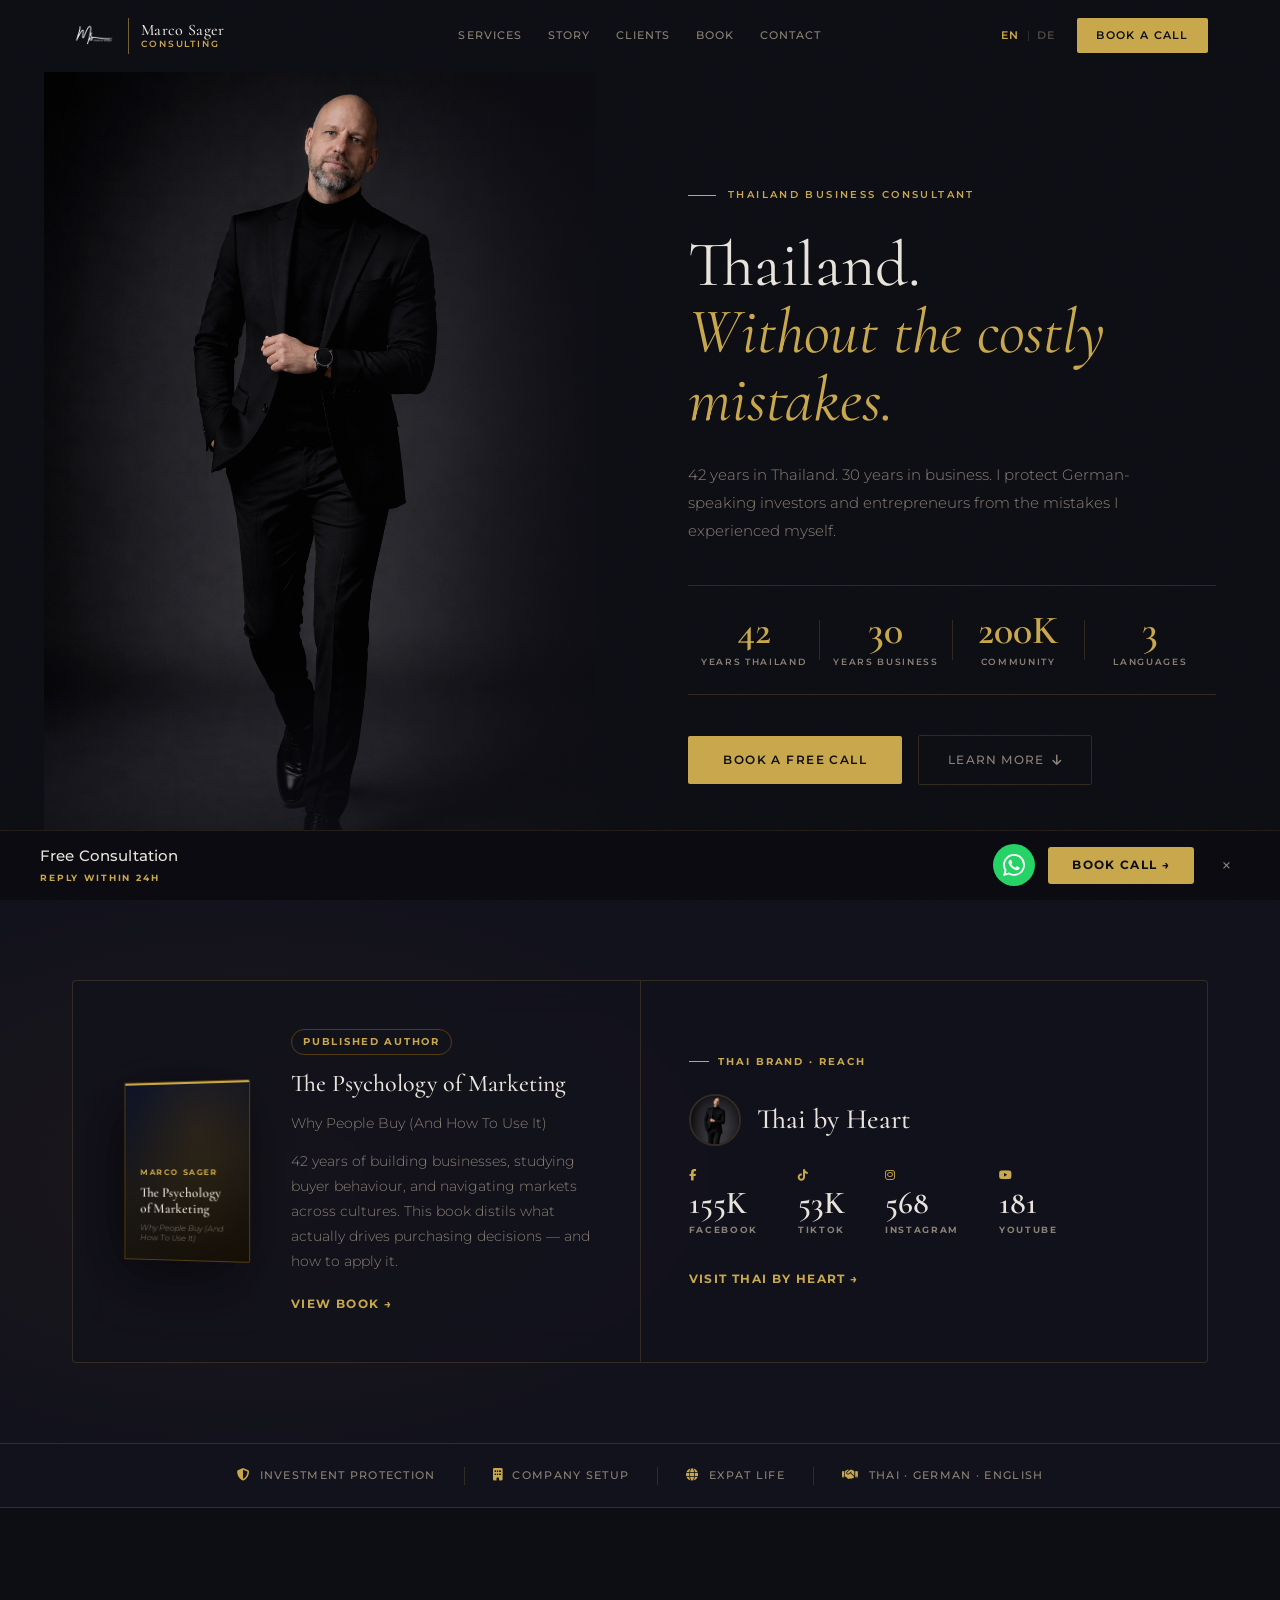
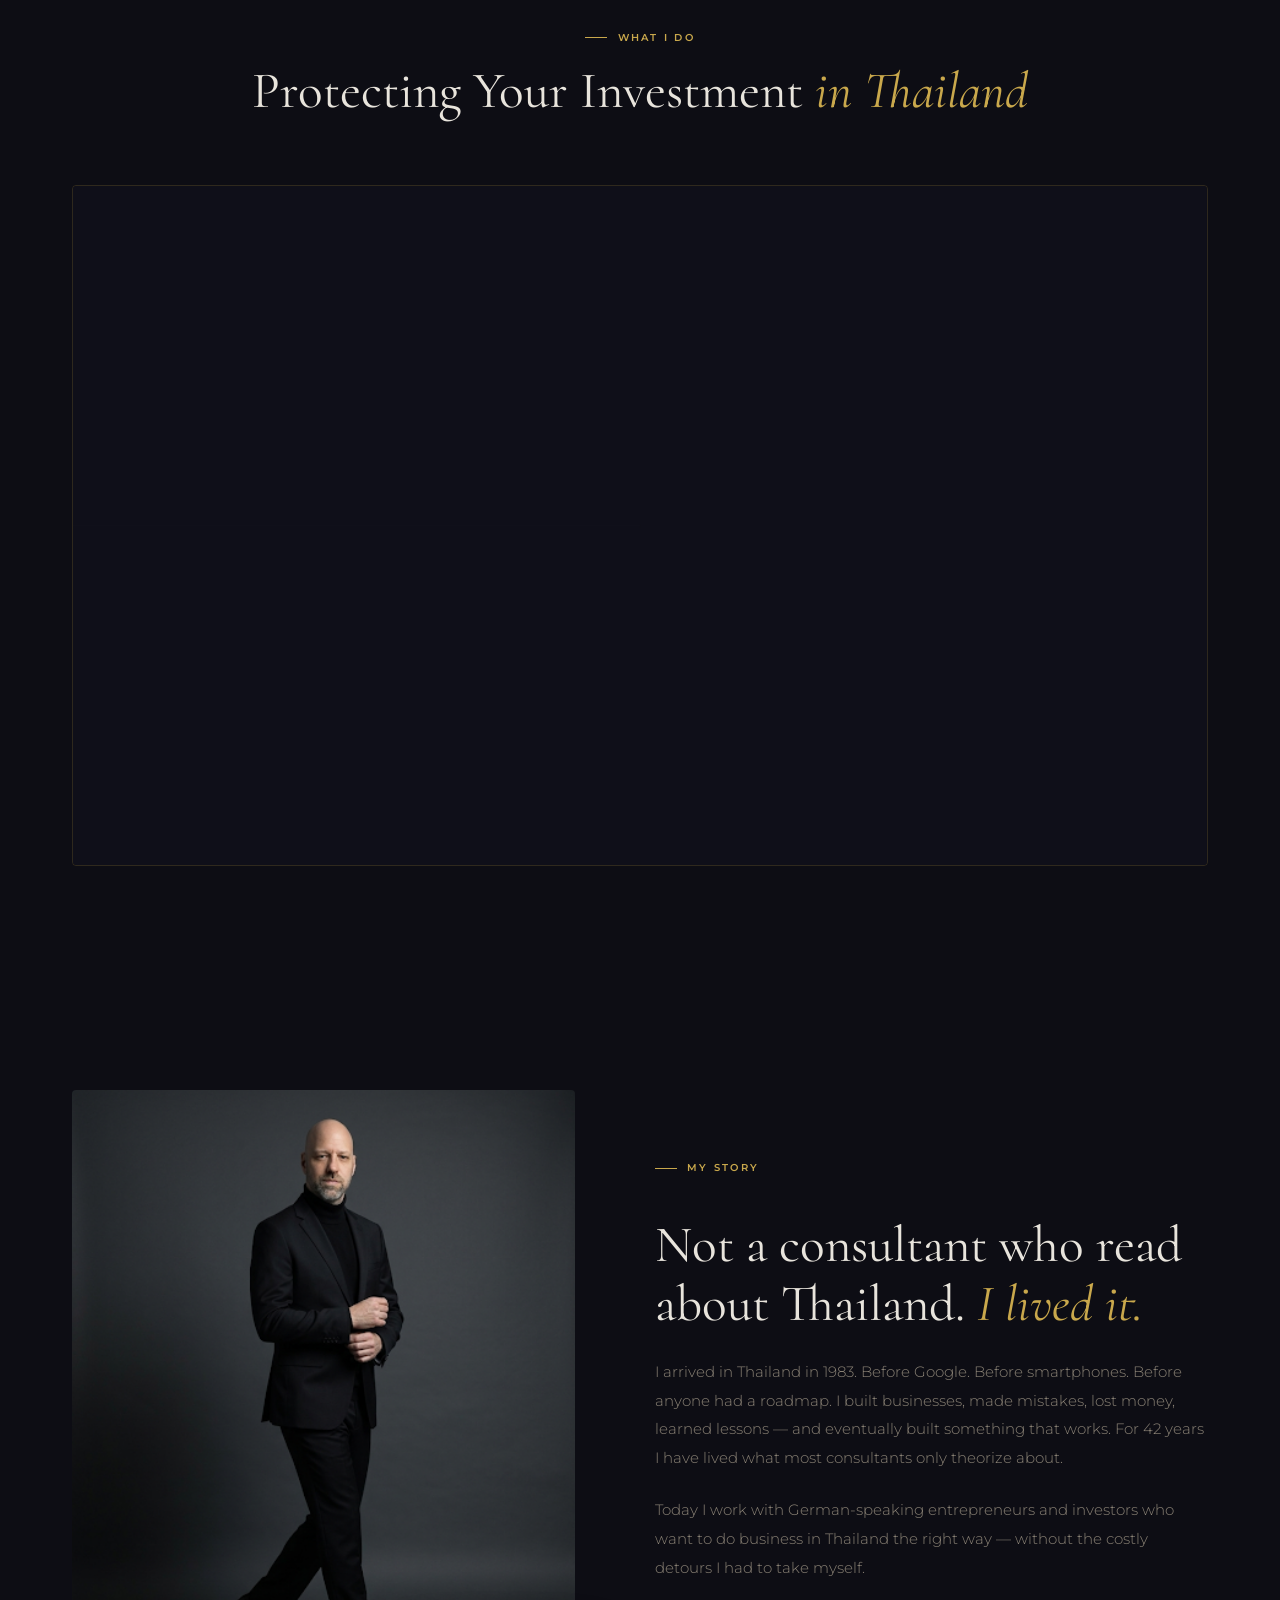
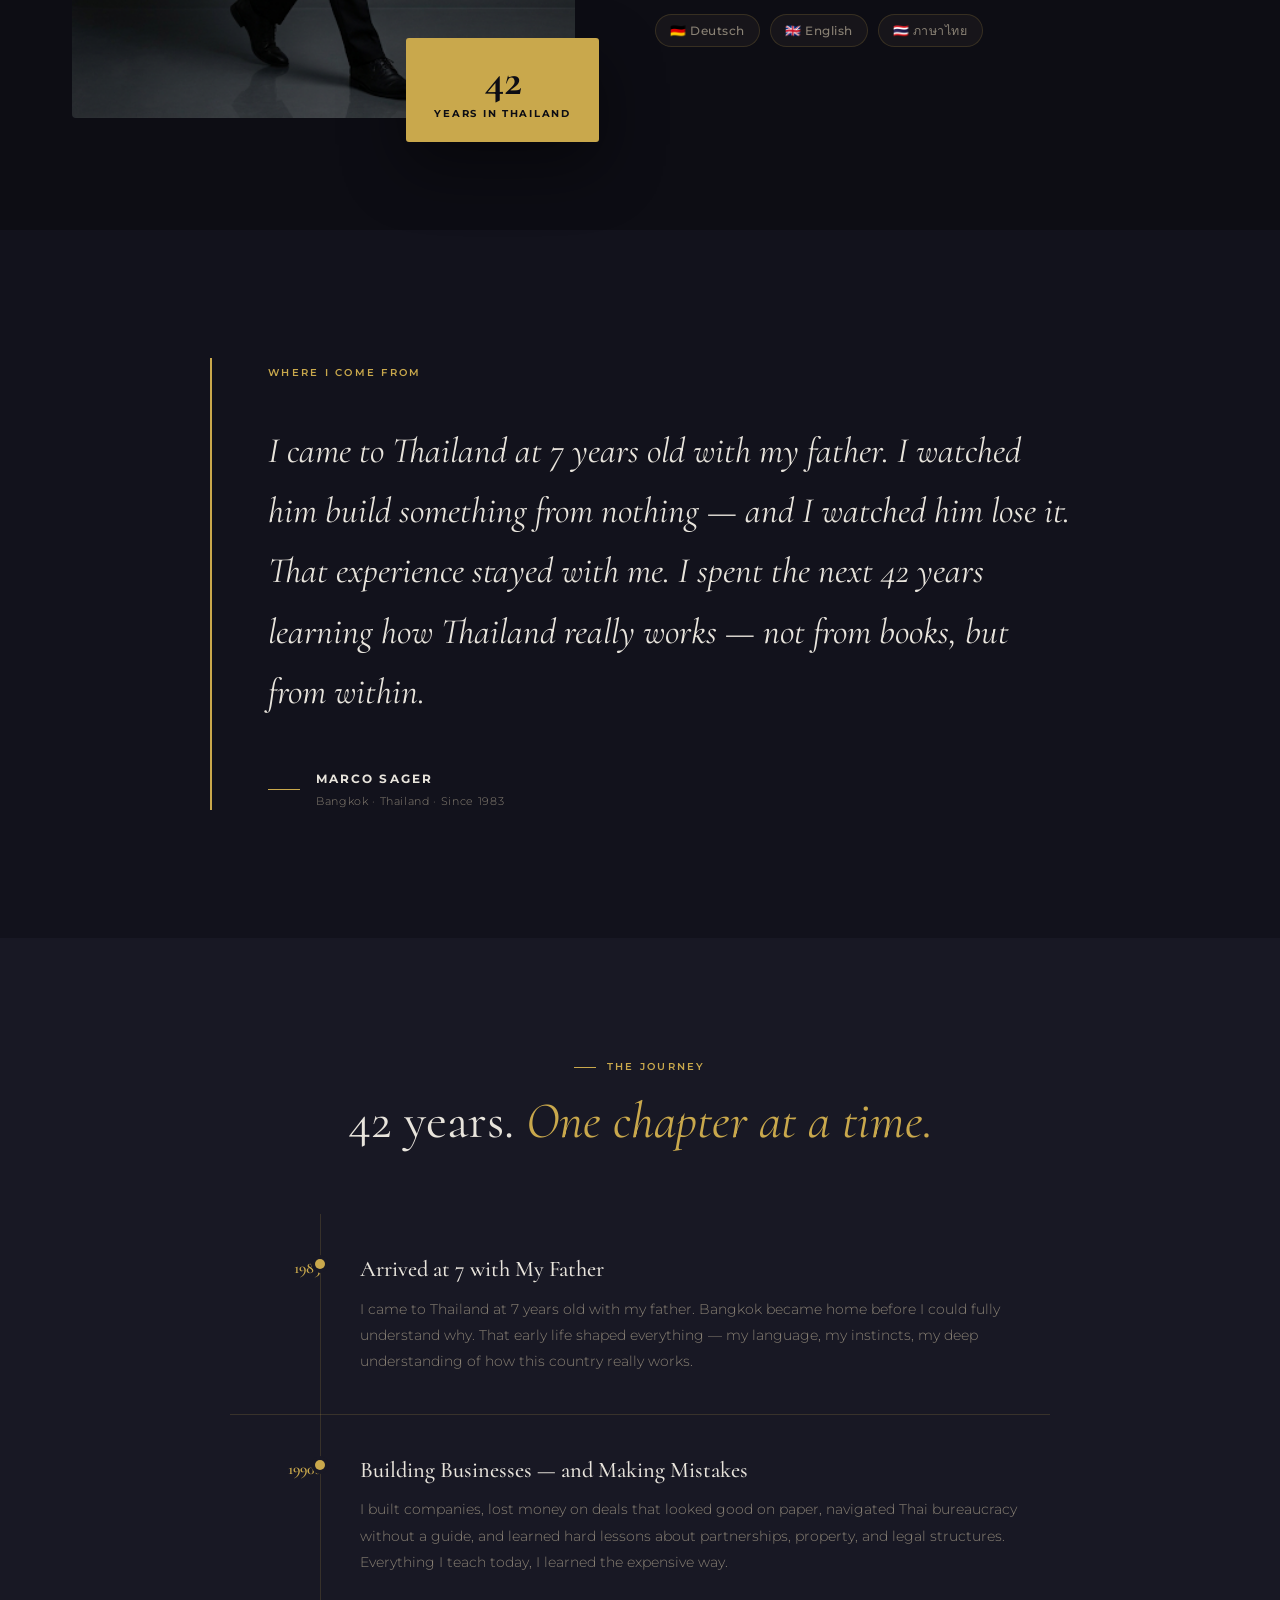
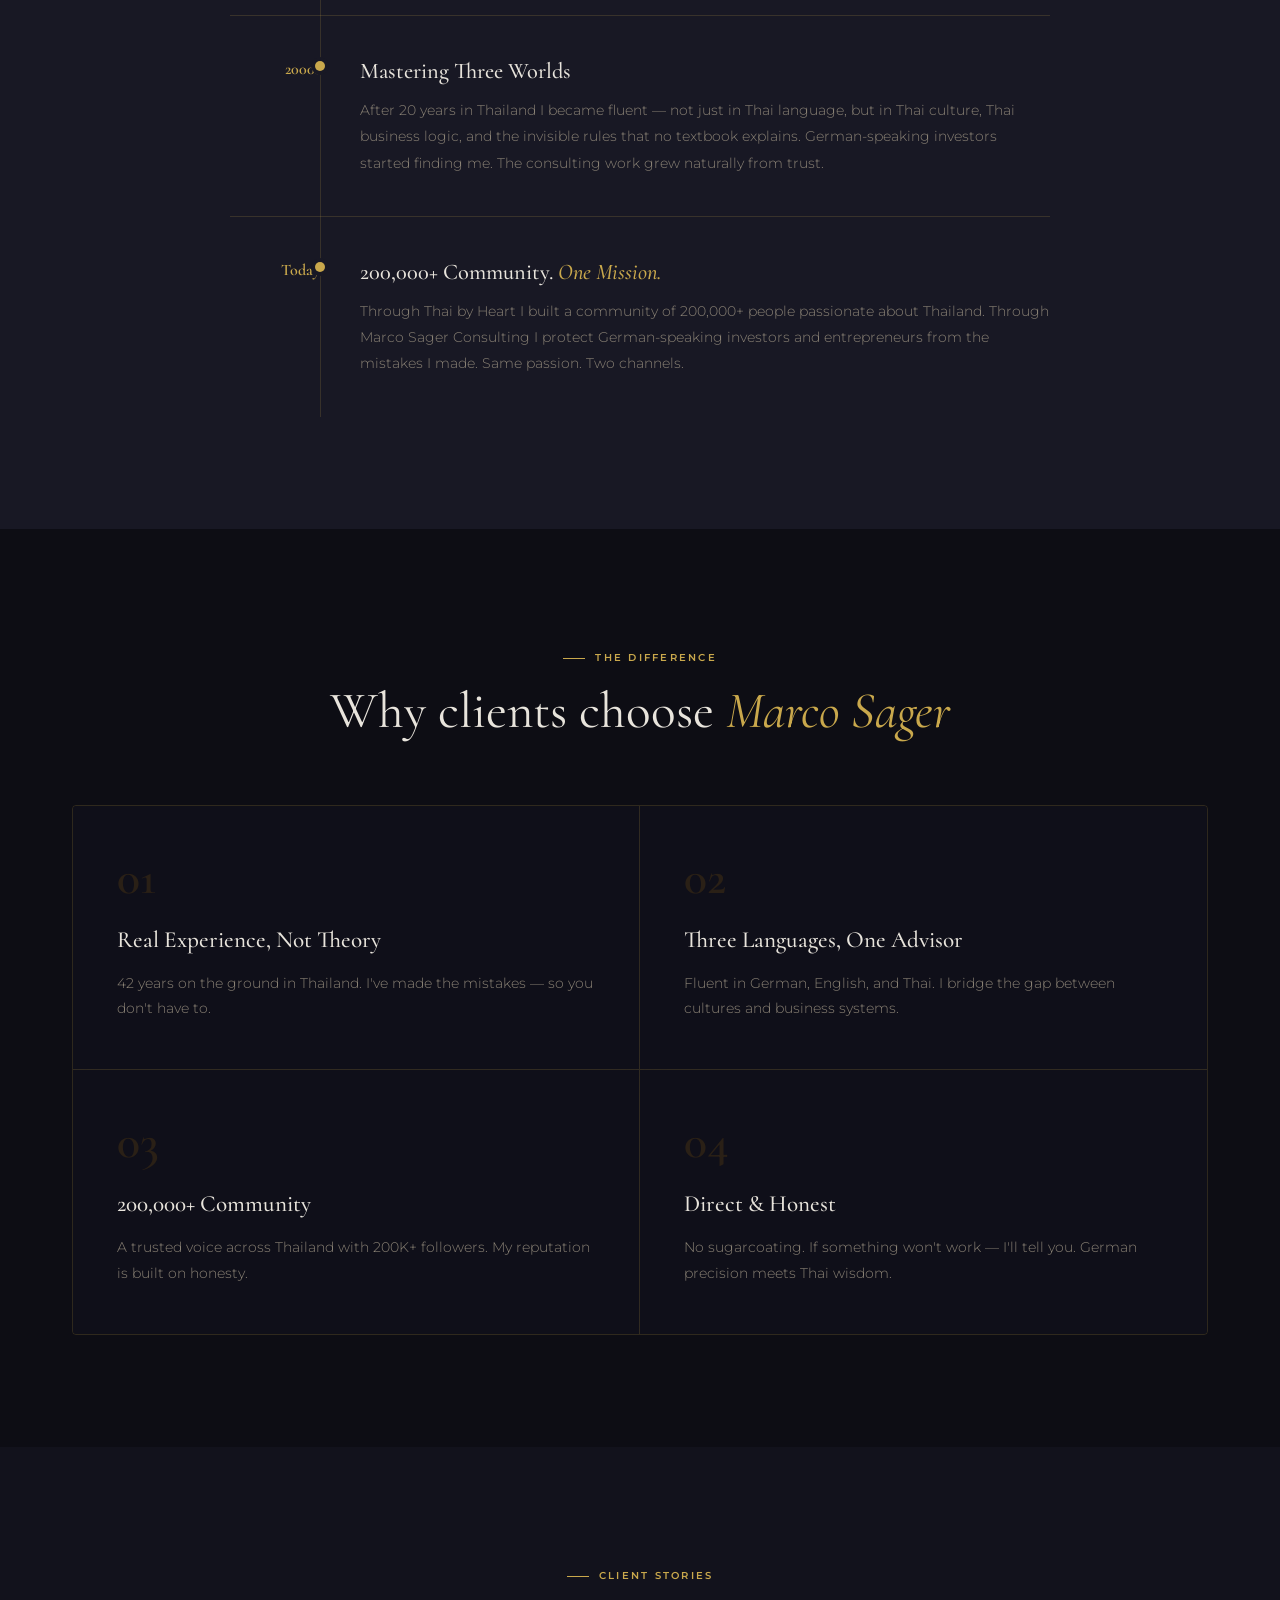
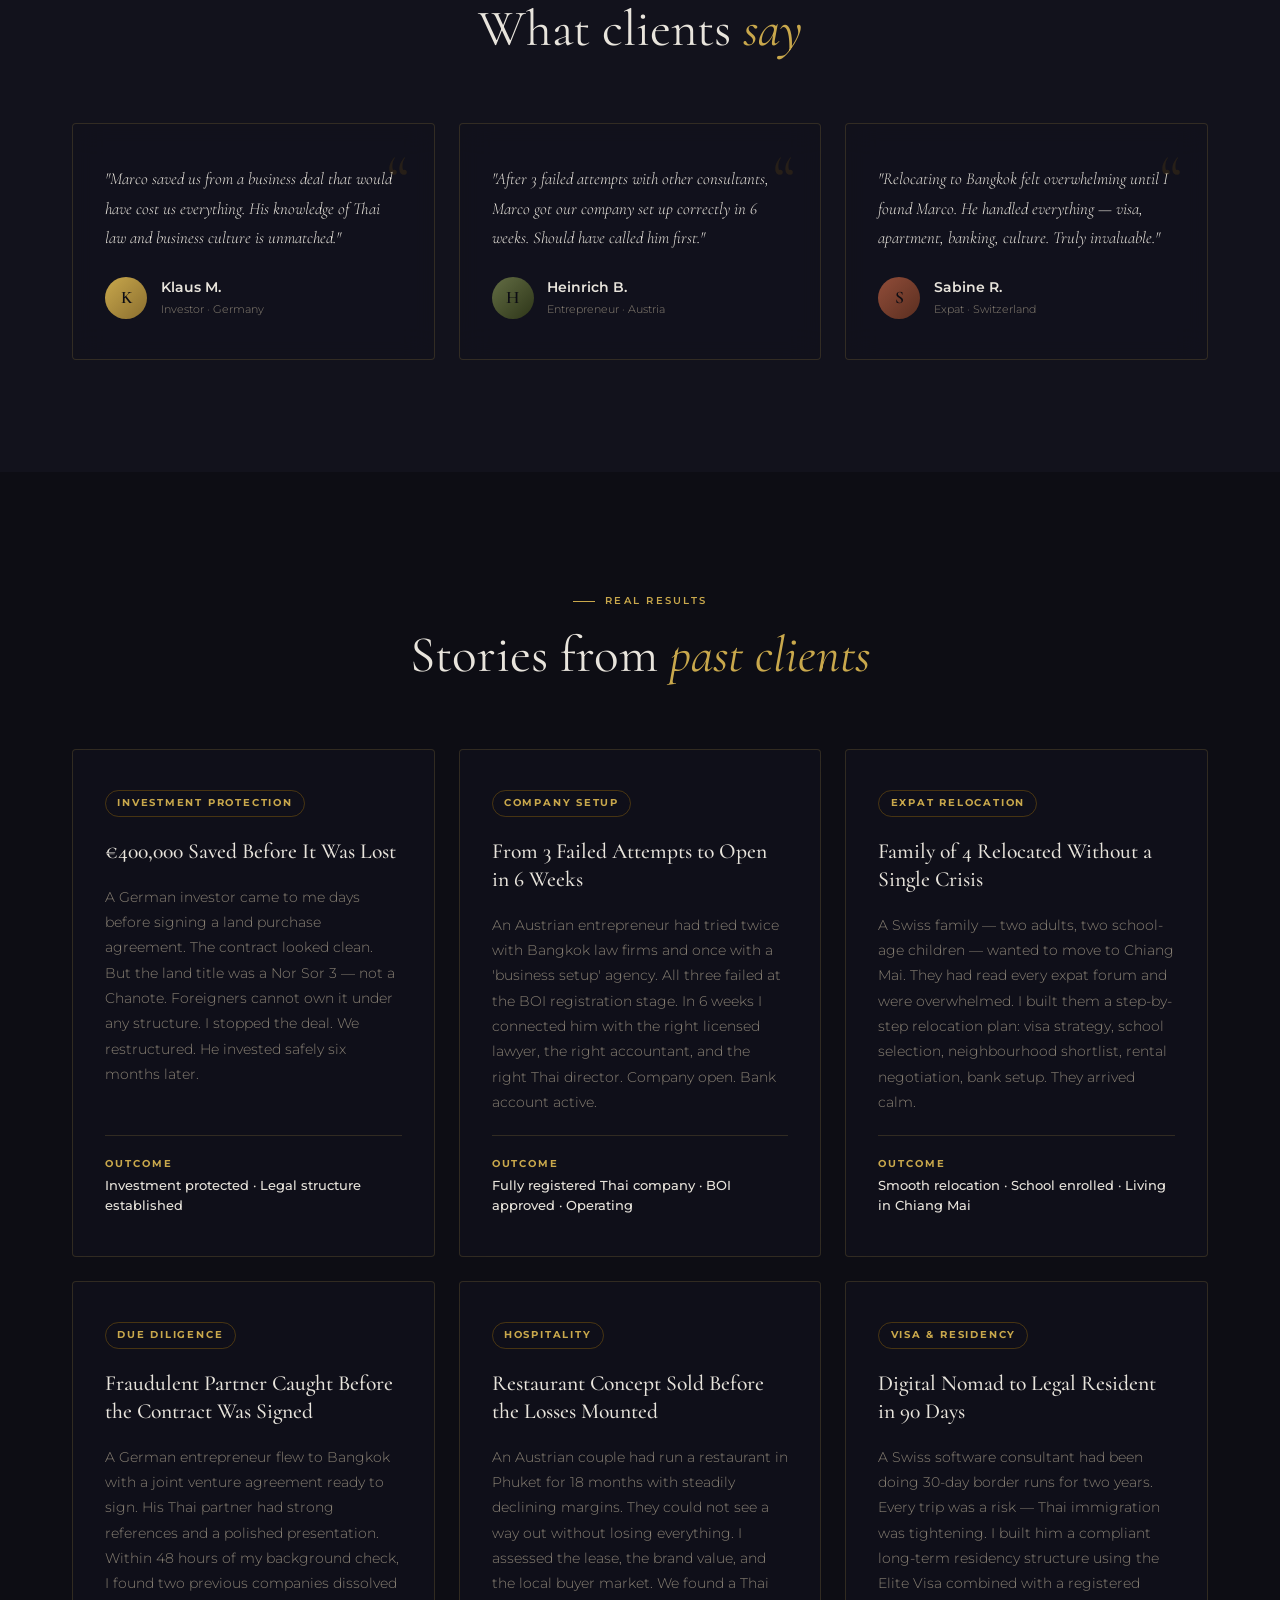
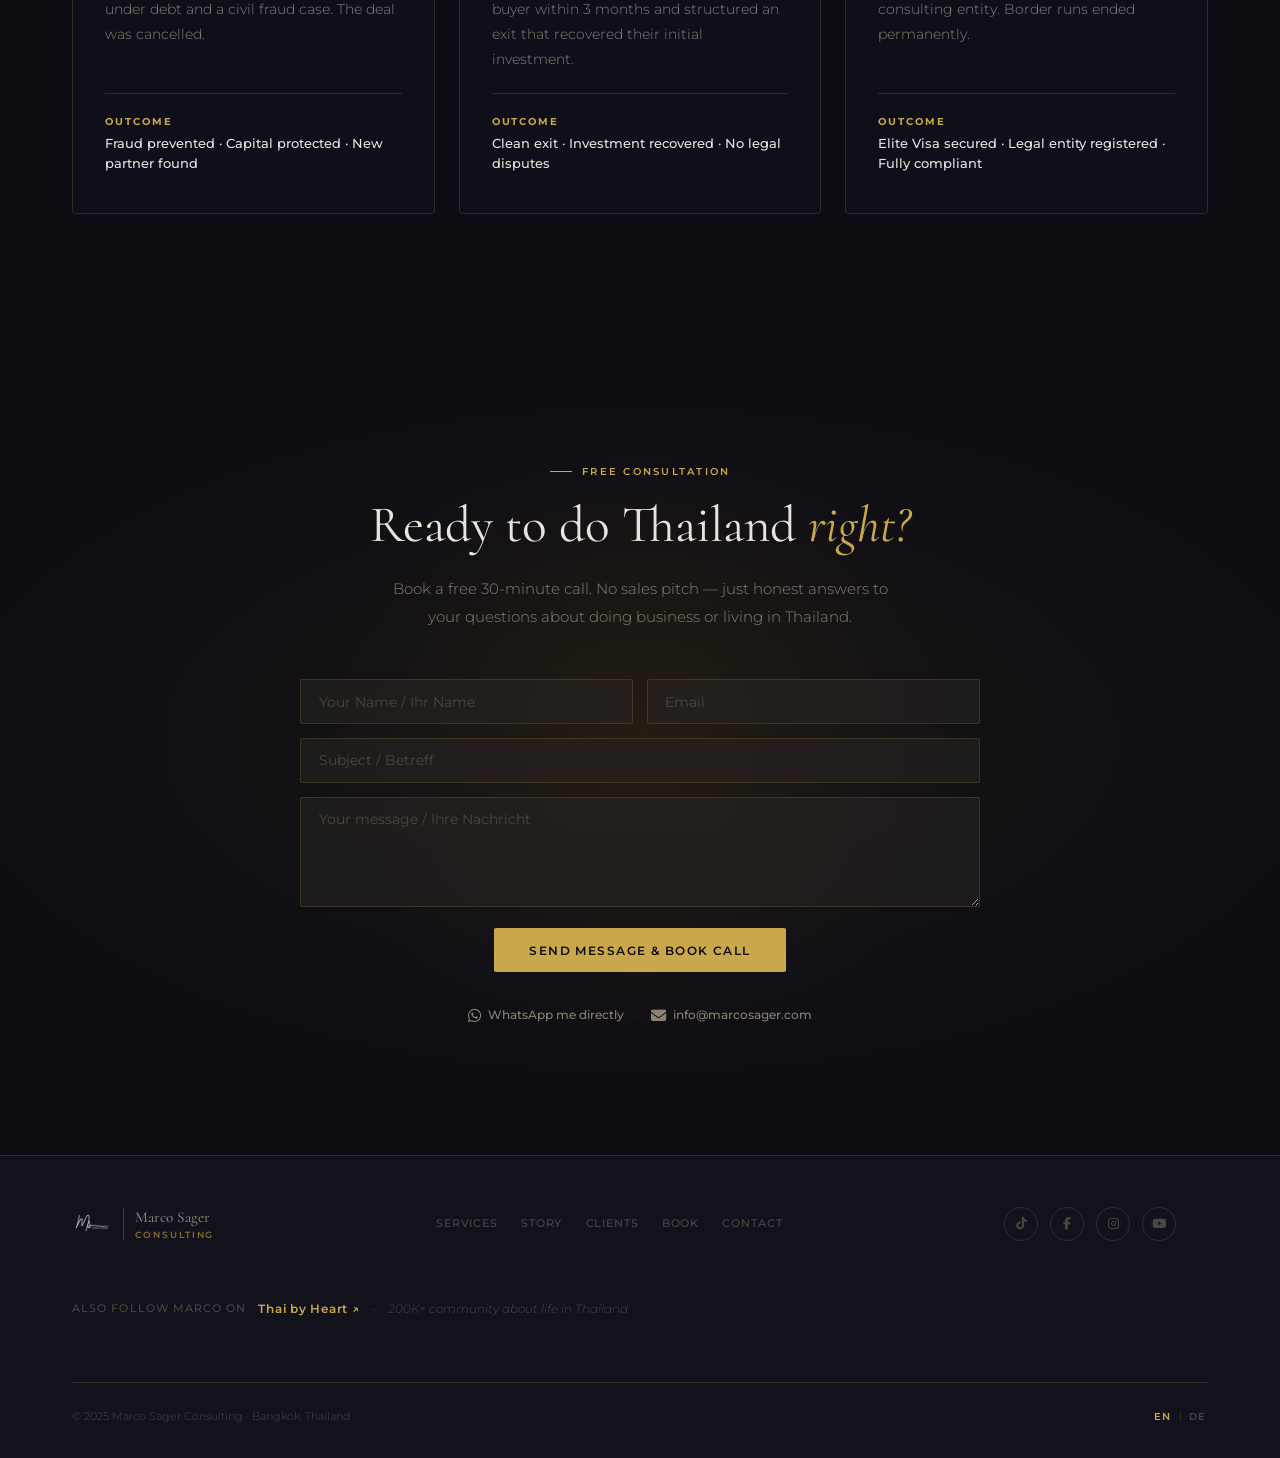
==== index.html @ 0dc2bb6e "Initial commit — Marco Sager Consulting website" ====
<!DOCTYPE html>
<html lang="en" data-lang="en">
<head>
    <meta charset="UTF-8">
    <meta name="viewport" content="width=device-width, initial-scale=1.0">

    <title>Marco Sager | Thailand Business Consulting | Bangkok</title>
    <meta name="description" content="42 years in Thailand. 30 years in business. I protect German-speaking investors and entrepreneurs from costly mistakes in Thailand. Book a free consultation.">
    <meta name="keywords" content="Marco Sager, Thailand consulting, business consultant Bangkok, invest in Thailand, Thailand expat consultant, Unternehmensberatung Thailand, Thailand ohne Fehler">
    <meta name="author" content="Marco Sager">
    <meta name="robots" content="index, follow">
    <link rel="canonical" href="https://www.marcosager.com/">

    <meta property="og:type" content="website">
    <meta property="og:url" content="https://www.marcosager.com/">
    <meta property="og:title" content="Marco Sager | Thailand. Without the Costly Mistakes.">
    <meta property="og:description" content="42 years in Thailand. 30 years in business. Protecting German-speaking investors from costly mistakes.">
    <meta property="og:image" content="https://www.marcosager.com/assets/marco.png">
    <meta property="og:locale" content="en_US">
    <meta property="og:locale:alternate" content="de_DE">
    <meta property="og:site_name" content="Marco Sager Consulting">

    <script type="application/ld+json">
    {
      "@context": "https://schema.org",
      "@graph": [
        {
          "@type": "Person",
          "name": "Marco Sager",
          "url": "https://www.marcosager.com",
          "jobTitle": "Business Consultant",
          "description": "42 years in Thailand. 30 years in business. Protecting German-speaking investors from costly mistakes in Thailand.",
          "knowsLanguage": ["German", "English", "Thai"],
          "nationality": "German",
          "workLocation": { "@type": "City", "name": "Bangkok, Thailand" },
          "sameAs": [
            "https://www.facebook.com/thaibyheart",
            "https://www.tiktok.com/@thaibyheart",
            "https://www.instagram.com/thaibyheart",
            "https://www.youtube.com/@thaibyheart"
          ]
        },
        {
          "@type": "LocalBusiness",
          "name": "Marco Sager Consulting",
          "url": "https://www.marcosager.com",
          "description": "Business consulting for German-speaking investors and entrepreneurs in Thailand.",
          "address": { "@type": "PostalAddress", "addressLocality": "Bangkok", "addressCountry": "TH" },
          "areaServed": ["Thailand","Germany","Austria","Switzerland"],
          "priceRange": "$$"
        }
      ]
    }
    </script>

    <link rel="icon" type="image/x-icon" href="assets/favicon.ico">
    <link rel="icon" type="image/png" sizes="32x32" href="assets/favicon-32.png">
    <link rel="icon" type="image/png" sizes="16x16" href="assets/favicon-16.png">
    <link rel="apple-touch-icon" sizes="180x180" href="assets/apple-touch-icon.png">

    <link rel="preconnect" href="https://fonts.googleapis.com">
    <link rel="preconnect" href="https://fonts.gstatic.com" crossorigin>
    <link href="https://fonts.googleapis.com/css2?family=Cormorant:ital,wght@0,300;0,400;0,500;0,600;0,700;1,300;1,400;1,600&family=Montserrat:wght@300;400;500;600;700&display=swap" rel="stylesheet">
    <link rel="stylesheet" href="https://cdnjs.cloudflare.com/ajax/libs/font-awesome/6.5.0/css/all.min.css">
    <link rel="stylesheet" href="css/styles.css">
</head>
<body>

<div class="grain-overlay" aria-hidden="true"></div>

<!-- Chapter Track Sidebar -->
<div class="chapter-track" id="chapterTrack" aria-hidden="true">
    <button class="chapter-dot active" data-chapter="home" title="Home"></button>
    <button class="chapter-dot" data-chapter="book" title="Book"></button>
    <button class="chapter-dot" data-chapter="services" title="Services"></button>
    <button class="chapter-dot" data-chapter="story" title="Story"></button>
    <button class="chapter-dot" data-chapter="why" title="Why Marco"></button>
    <button class="chapter-dot" data-chapter="clients" title="Clients"></button>
    <button class="chapter-dot" data-chapter="contact" title="Contact"></button>
</div>

<!-- Sticky Bottom Bar -->
<div class="wa-bar" id="waBar">
    <div class="wa-bar-left">
        <span class="wa-bar-title" data-en="Free Consultation" data-de="Kostenlose Erstberatung">Free Consultation</span>
        <span class="wa-bar-sub" data-en="REPLY WITHIN 24H" data-de="ANTWORT IN 24H">REPLY WITHIN 24H</span>
    </div>
    <div class="wa-bar-right">
        <a href="https://wa.me/message" class="wa-bar-icon" target="_blank" rel="noopener" aria-label="WhatsApp">
            <svg viewBox="0 0 24 24" fill="currentColor" width="22" height="22"><path d="M17.472 14.382c-.297-.149-1.758-.867-2.03-.967-.273-.099-.471-.148-.67.15-.197.297-.767.966-.94 1.164-.173.199-.347.223-.644.075-.297-.15-1.255-.463-2.39-1.475-.883-.788-1.48-1.761-1.653-2.059-.173-.297-.018-.458.13-.606.134-.133.298-.347.446-.52.149-.174.198-.298.298-.497.099-.198.05-.371-.025-.52-.075-.149-.669-1.612-.916-2.207-.242-.579-.487-.5-.669-.51-.173-.008-.371-.01-.57-.01-.198 0-.52.074-.792.372-.272.297-1.04 1.016-1.04 2.479 0 1.462 1.065 2.875 1.213 3.074.149.198 2.096 3.2 5.077 4.487.709.306 1.262.489 1.694.625.712.227 1.36.195 1.871.118.571-.085 1.758-.719 2.006-1.413.248-.694.248-1.289.173-1.413-.074-.124-.272-.198-.57-.347m-5.421 7.403h-.004a9.87 9.87 0 01-5.031-1.378l-.361-.214-3.741.982.998-3.648-.235-.374a9.86 9.86 0 01-1.51-5.26c.001-5.45 4.436-9.884 9.888-9.884 2.64 0 5.122 1.03 6.988 2.898a9.825 9.825 0 012.893 6.994c-.003 5.45-4.437 9.884-9.885 9.884m8.413-18.297A11.815 11.815 0 0012.05 0C5.495 0 .16 5.335.157 11.892c0 2.096.547 4.142 1.588 5.945L.057 24l6.305-1.654a11.882 11.882 0 005.683 1.448h.005c6.554 0 11.89-5.335 11.893-11.893a11.821 11.821 0 00-3.48-8.413z"/></svg>
        </a>
        <a href="#contact" class="wa-bar-book" data-en="BOOK CALL →" data-de="BUCHEN →">BOOK CALL →</a>
        <button class="wa-bar-close" id="waBarClose" aria-label="Close">×</button>
    </div>
</div>

<!-- ===================== NAV ===================== -->
<nav class="navbar" id="navbar">
    <div class="nav-container">
        <a href="#home" class="nav-logo">
            <img src="assets/marco-logo.png" alt="Marco Sager signature" class="logo-sig" style="width:44px;height:44px;object-fit:contain;flex-shrink:0;">
            <span class="logo-divider"></span>
            <div class="logo-text-group">
                <span class="logo-name">Marco Sager</span>
                <span class="logo-sub">Consulting</span>
            </div>
        </a>

        <div class="nav-menu" id="navMenu">
            <a href="#services" class="nav-link" data-en="Services" data-de="Leistungen">Services</a>
            <a href="#story" class="nav-link" data-en="Story" data-de="Geschichte">Story</a>
            <a href="#clients" class="nav-link" data-en="Clients" data-de="Klienten">Clients</a>
            <a href="#book" class="nav-link" data-en="Book" data-de="Buch">Book</a>
            <a href="#contact" class="nav-link" data-en="Contact" data-de="Kontakt">Contact</a>
        </div>

        <div class="nav-right">
            <div class="lang-toggle">
                <button class="lang-btn active" data-lang-switch="en">EN</button>
                <span class="lang-sep">|</span>
                <button class="lang-btn" data-lang-switch="de">DE</button>
            </div>
            <a href="#contact" class="btn-book" data-en="Book a Call" data-de="Gespräch buchen">Book a Call</a>
        </div>

        <button class="hamburger" id="hamburger" aria-label="Open menu" aria-expanded="false">
            <span></span><span></span><span></span>
        </button>
    </div>
</nav>

<!-- ===================== HERO ===================== -->
<section class="hero" id="home">
    <div class="hero-photo-side">
        <div class="hero-photo-wrap">
            <img src="assets/marco.png" alt="Marco Sager — Business Consultant Bangkok Thailand" class="hero-photo">
        </div>
        <div class="hero-photo-caption">
            <span>Bangkok · Thailand · Since 1983</span>
        </div>
    </div>

    <div class="hero-content-side">
        <div class="hero-content hero-animate" data-delay="200">
            <div class="hero-eyebrow">
                <span class="eyebrow-line"></span>
                <span data-en="Thailand Business Consultant" data-de="Thailand Unternehmensberater">Thailand Business Consultant</span>
            </div>

            <h1 class="hero-headline">
                Thailand.<br>
                <em data-en="Without the costly mistakes." data-de="Ohne die kostspieligen Fehler.">Without the costly mistakes.</em>
            </h1>

            <p class="hero-subtext" data-en="42 years in Thailand. 30 years in business. I protect German-speaking investors and entrepreneurs from the mistakes I experienced myself." data-de="42 Jahre in Thailand. 30 Jahre im Business. Ich schütze deutschsprachige Investoren und Unternehmer vor den Fehlern, die ich selbst gemacht habe.">
                42 years in Thailand. 30 years in business. I protect German-speaking investors and entrepreneurs from the mistakes I experienced myself.
            </p>

            <div class="hero-stats">
                <div class="stat-col">
                    <span class="stat-num">42</span>
                    <span class="stat-label" data-en="Years Thailand" data-de="Jahre Thailand">Years Thailand</span>
                </div>
                <div class="stat-divider"></div>
                <div class="stat-col">
                    <span class="stat-num">30</span>
                    <span class="stat-label" data-en="Years Business" data-de="Jahre Business">Years Business</span>
                </div>
                <div class="stat-divider"></div>
                <div class="stat-col">
                    <span class="stat-num">200K</span>
                    <span class="stat-label" data-en="Community" data-de="Community">Community</span>
                </div>
                <div class="stat-divider"></div>
                <div class="stat-col">
                    <span class="stat-num">3</span>
                    <span class="stat-label" data-en="Languages" data-de="Sprachen">Languages</span>
                </div>
            </div>

            <div class="hero-buttons">
                <a href="#contact" class="btn-primary" data-en="Book a Free Call" data-de="Kostenloses Gespräch">Book a Free Call</a>
                <a href="#about" class="btn-outline" data-en="Learn More" data-de="Mehr erfahren">Learn More <i class="fas fa-arrow-down"></i></a>
            </div>
        </div>
    </div>
</section>

<!-- ===================== BOOK + THAI BY HEART ===================== -->
<section class="book-section" id="book">
    <div class="book-bg" aria-hidden="true"></div>
    <div class="section-container">
        <div class="book-inner reveal-up">

            <!-- Book side -->
            <div class="book-half">
                <div class="book-cover-wrap">
                    <img src="assets/book-cover.jpg" alt="The Psychology of Marketing by Marco Sager" class="book-cover-img" onerror="this.style.display='none';this.nextElementSibling.style.display='block'">
                    <div class="book-cover book-cover--fallback" style="display:none">
                        <div class="book-spine"></div>
                        <div class="book-face">
                            <span class="book-cover-eyebrow">Marco Sager</span>
                            <span class="book-cover-title">The Psychology<br>of Marketing</span>
                            <span class="book-cover-sub">Why People Buy (And How To Use It)</span>
                        </div>
                    </div>
                </div>
                <div class="book-content">
                    <span class="book-badge" data-en="Published Author" data-de="Publizierter Autor">Published Author</span>
                    <h2 class="book-title">The Psychology of Marketing</h2>
                    <p class="book-subtitle" data-en="Why People Buy (And How To Use It)" data-de="Warum Menschen kaufen (und wie man es nutzt)">Why People Buy (And How To Use It)</p>
                    <p class="book-text" data-en="42 years of building businesses, studying buyer behaviour, and navigating markets across cultures. This book distils what actually drives purchasing decisions — and how to apply it." data-de="42 Jahre Unternehmen aufbauen, Käuferverhalten studieren und Märkte über Kulturen hinweg navigieren. Dieses Buch destilliert, was Kaufentscheidungen wirklich antreibt — und wie man es anwendet.">42 years of building businesses, studying buyer behaviour, and navigating markets across cultures. This book distils what actually drives purchasing decisions — and how to apply it.</p>
                    <a href="#contact" class="book-cta" data-en="View Book →" data-de="Buch ansehen →">View Book →</a>
                </div>
            </div>

            <div class="book-divider"></div>

            <!-- Thai by Heart side -->
            <div class="book-half">
                <div class="tbh-block">
                    <span class="tbh-eyebrow" data-en="Thai Brand · Reach" data-de="Thai-Marke · Reichweite">Thai Brand · Reach</span>
                    <a href="https://www.thaibyheart.com" target="_blank" rel="noopener" class="tbh-name-row">
                        <div class="tbh-avatar">
                            <img src="assets/marco.png" alt="Thai by Heart" class="tbh-avatar-img">
                        </div>
                        <span class="tbh-brand-name">Thai by Heart</span>
                    </a>
                    <div class="tbh-stats">
                        <div class="tbh-stat">
                            <i class="fab fa-facebook-f tbh-icon"></i>
                            <span class="tbh-stat-num">155K</span>
                            <span class="tbh-stat-label">Facebook</span>
                        </div>
                        <div class="tbh-stat">
                            <i class="fab fa-tiktok tbh-icon"></i>
                            <span class="tbh-stat-num">53K</span>
                            <span class="tbh-stat-label">TikTok</span>
                        </div>
                        <div class="tbh-stat">
                            <i class="fab fa-instagram tbh-icon"></i>
                            <span class="tbh-stat-num">568</span>
                            <span class="tbh-stat-label">Instagram</span>
                        </div>
                        <div class="tbh-stat">
                            <i class="fab fa-youtube tbh-icon"></i>
                            <span class="tbh-stat-num">181</span>
                            <span class="tbh-stat-label">YouTube</span>
                        </div>
                    </div>
                    <a href="https://www.thaibyheart.com" target="_blank" rel="noopener" class="book-cta" data-en="Visit Thai by Heart →" data-de="Thai by Heart besuchen →">Visit Thai by Heart →</a>
                </div>
            </div>

        </div>
    </div>
</section>

<!-- ===================== TRUST BAR ===================== -->
<div class="trust-bar">
    <div class="trust-inner">
        <div class="trust-item">
            <i class="fas fa-shield-halved"></i>
            <span data-en="Investment Protection" data-de="Investitionsschutz">Investment Protection</span>
        </div>
        <div class="trust-sep"></div>
        <div class="trust-item">
            <i class="fas fa-building"></i>
            <span data-en="Company Setup" data-de="Firmengründung">Company Setup</span>
        </div>
        <div class="trust-sep"></div>
        <div class="trust-item">
            <i class="fas fa-globe"></i>
            <span data-en="Expat Life" data-de="Expat-Leben">Expat Life</span>
        </div>
        <div class="trust-sep"></div>
        <div class="trust-item">
            <i class="fas fa-handshake"></i>
            <span data-en="Thai · German · English" data-de="Thai · Deutsch · Englisch">Thai · German · English</span>
        </div>
    </div>
</div>

<!-- ===================== SERVICES ===================== -->
<section class="services-section" id="services">
    <div class="section-container">
        <div class="section-header reveal-up">
            <span class="section-eyebrow" data-en="What I Do" data-de="Was ich tue">What I Do</span>
            <h2 class="section-title" data-en="Protecting Your Investment in Thailand" data-de="Ihren Investitionsschutz in Thailand">Protecting Your Investment <em>in Thailand</em></h2>
        </div>

        <div class="services-grid">
            <div class="service-card reveal-up" data-delay="0">
                <div class="service-icon"><i class="fas fa-shield-halved"></i></div>
                <h3 data-en="Investment Protection" data-de="Investitionsschutz">Investment Protection</h3>
                <p data-en="Before you invest a single Baht — I help you understand the legal landscape, avoid common traps, and structure your investment safely in Thailand." data-de="Bevor Sie einen einzigen Baht investieren — ich helfe Ihnen, die rechtliche Lage zu verstehen, typische Fallen zu vermeiden und Ihre Investition sicher zu strukturieren.">Before you invest a single Baht — I help you understand the legal landscape, avoid common traps, and structure your investment safely in Thailand.</p>
                <a href="#contact" class="service-link" data-en="Learn more" data-de="Mehr erfahren">Learn more <i class="fas fa-arrow-right"></i></a>
            </div>

            <div class="service-card reveal-up" data-delay="120">
                <div class="service-icon"><i class="fas fa-building-columns"></i></div>
                <h3 data-en="Company Setup" data-de="Firmengründung">Company Setup</h3>
                <p data-en="Setting up a company in Thailand the right way. From legal structure to bank accounts, I guide you through every step — in German, English, or Thai." data-de="Eine Firma in Thailand richtig aufbauen. Von der Rechtsstruktur bis zum Bankkonto begleite ich Sie durch jeden Schritt — auf Deutsch, Englisch oder Thai.">Setting up a company in Thailand the right way. From legal structure to bank accounts, I guide you through every step.</p>
                <a href="#contact" class="service-link" data-en="Learn more" data-de="Mehr erfahren">Learn more <i class="fas fa-arrow-right"></i></a>
            </div>

            <div class="service-card reveal-up" data-delay="240">
                <div class="service-icon"><i class="fas fa-compass"></i></div>
                <h3 data-en="Expat Consulting" data-de="Expat-Beratung">Expat Consulting</h3>
                <p data-en="Relocating to Thailand? I help you navigate visas, property, banking, culture, and daily life — so your transition is smooth, not stressful." data-de="Sie ziehen nach Thailand? Ich helfe Ihnen bei Visa, Immobilien, Banking, Kultur und Alltag — damit Ihr Umzug reibungslos verläuft.">Relocating to Thailand? I help you navigate visas, property, banking, culture, and daily life — so your transition is smooth, not stressful.</p>
                <a href="#contact" class="service-link" data-en="Learn more" data-de="Mehr erfahren">Learn more <i class="fas fa-arrow-right"></i></a>
            </div>

            <div class="service-card reveal-up" data-delay="360">
                <div class="service-icon"><i class="fas fa-handshake-simple"></i></div>
                <h3 data-en="Due Diligence & Negotiations" data-de="Due Diligence & Verhandlungen">Due Diligence & Negotiations</h3>
                <p data-en="Before you sign any contract or take on a Thai partner — I verify backgrounds, review agreements, and sit at the table with you so nothing is lost in translation." data-de="Bevor Sie einen Vertrag unterzeichnen oder einen Thai-Partner aufnehmen — ich überprüfe Hintergründe, prüfe Verträge und sitze mit Ihnen am Tisch, damit nichts verloren geht.">Before you sign any contract or take on a Thai partner — I verify backgrounds, review agreements, and sit at the table with you so nothing is lost in translation.</p>
                <a href="#contact" class="service-link" data-en="Learn more" data-de="Mehr erfahren">Learn more <i class="fas fa-arrow-right"></i></a>
            </div>
        </div>
    </div>
</section>

<!-- ===================== ABOUT ===================== -->
<section class="about-section" id="about">
    <div class="about-container">
        <div class="about-left reveal-up">
            <div class="about-img-wrap">
                <img src="assets/marco-cool.jpg" alt="Marco Sager" class="about-img">
                <div class="about-badge">
                    <span class="badge-num">42</span>
                    <span class="badge-txt" data-en="Years in Thailand" data-de="Jahre in Thailand">Years in Thailand</span>
                </div>
            </div>
        </div>
        <div class="about-right reveal-up" data-delay="150">
            <span class="section-eyebrow" data-en="My Story" data-de="Meine Geschichte">My Story</span>
            <h2 class="section-title" data-en="Not a consultant who read about Thailand. I lived it." data-de="Kein Berater, der über Thailand gelesen hat. Ich habe es gelebt.">Not a consultant who read about Thailand. <em>I lived it.</em></h2>
            <p class="about-text" data-en="I arrived in Thailand in 1983. Before Google. Before smartphones. Before anyone had a roadmap. I built businesses, made mistakes, lost money, learned lessons — and eventually built something that works. For 42 years I have lived what most consultants only theorize about." data-de="Ich kam 1983 nach Thailand. Vor Google. Vor Smartphones. Bevor jemand einen Fahrplan hatte. Ich habe Unternehmen aufgebaut, Fehler gemacht, Geld verloren, Lektionen gelernt — und schließlich etwas aufgebaut, das funktioniert. Seit 42 Jahren lebe ich, was die meisten Berater nur theoretisch kennen.">I arrived in Thailand in 1983. Before Google. Before smartphones. Before anyone had a roadmap. I built businesses, made mistakes, lost money, learned lessons — and eventually built something that works. For 42 years I have lived what most consultants only theorize about.</p>
            <p class="about-text" data-en="Today I work with German-speaking entrepreneurs and investors who want to do business in Thailand the right way — without the costly detours I had to take myself." data-de="Heute arbeite ich mit deutschsprachigen Unternehmern und Investoren, die in Thailand auf dem richtigen Weg Geschäfte machen wollen — ohne die kostspieligen Umwege, die ich selbst nehmen musste.">Today I work with German-speaking entrepreneurs and investors who want to do business in Thailand the right way — without the costly detours I had to take myself.</p>
            <div class="about-langs">
                <span class="lang-badge">🇩🇪 Deutsch</span>
                <span class="lang-badge">🇬🇧 English</span>
                <span class="lang-badge">🇹🇭 ภาษาไทย</span>
            </div>
        </div>
    </div>
</section>

<!-- ===================== ORIGIN QUOTE ===================== -->
<section class="origin-section">
    <div class="section-container">
        <div class="origin-inner reveal-up">
            <span class="section-eyebrow" data-en="Where I Come From" data-de="Woher ich komme">Where I Come From</span>
            <blockquote class="origin-quote">
                <p data-en="I came to Thailand at 7 years old with my father. I watched him build something from nothing — and I watched him lose it. That experience stayed with me. I spent the next 42 years learning how Thailand really works — not from books, but from within."
                   data-de="Ich kam mit 7 Jahren mit meinem Vater nach Thailand. Ich sah, wie er etwas aus dem Nichts aufbaute — und wie er es verlor. Diese Erfahrung hat mich nie losgelassen. Ich verbrachte die nächsten 42 Jahre damit zu lernen, wie Thailand wirklich funktioniert — nicht aus Büchern, sondern von innen.">
                    I came to Thailand at 7 years old with my father. I watched him build something from nothing — and I watched him lose it. That experience stayed with me. I spent the next 42 years learning how Thailand really works — not from books, but from within.
                </p>
            </blockquote>
            <div class="origin-attribution">
                <span class="origin-attr-line"></span>
                <div>
                    <span class="origin-name">Marco Sager</span>
                    <span class="origin-loc" data-en="Bangkok · Thailand · Since 1983" data-de="Bangkok · Thailand · Seit 1983">Bangkok · Thailand · Since 1983</span>
                </div>
            </div>
        </div>
    </div>
</section>

<!-- ===================== PERSONAL STORY ===================== -->
<section class="story-section" id="story">
    <div class="section-container">
        <div class="section-header reveal-up">
            <span class="section-eyebrow" data-en="The Journey" data-de="Die Reise">The Journey</span>
            <h2 class="section-title" data-en="42 years. One chapter at a time." data-de="42 Jahre. Ein Kapitel nach dem anderen.">42 years. <em>One chapter at a time.</em></h2>
        </div>

        <div class="story-timeline">
            <div class="story-item reveal-up" data-delay="0">
                <div class="story-year">1983</div>
                <div class="story-content">
                    <h3 data-en="Arrived at 7 with My Father" data-de="Mit 7 Jahren mit meinem Vater angekommen">Arrived at 7 with My Father</h3>
                    <p data-en="I came to Thailand at 7 years old with my father. Bangkok became home before I could fully understand why. That early life shaped everything — my language, my instincts, my deep understanding of how this country really works." data-de="Ich kam mit 7 Jahren mit meinem Vater nach Thailand. Bangkok wurde zur Heimat, bevor ich vollständig verstehen konnte warum. Dieses frühe Leben hat alles geprägt — meine Sprache, meine Instinkte, mein tiefes Verständnis dafür, wie dieses Land wirklich funktioniert.">I came to Thailand at 7 years old with my father. Bangkok became home before I could fully understand why. That early life shaped everything — my language, my instincts, my deep understanding of how this country really works.</p>
                </div>
            </div>
            <div class="story-item reveal-up" data-delay="80">
                <div class="story-year">1990s</div>
                <div class="story-content">
                    <h3 data-en="Building Businesses — and Making Mistakes" data-de="Unternehmen aufbauen — und Fehler machen">Building Businesses — and Making Mistakes</h3>
                    <p data-en="I built companies, lost money on deals that looked good on paper, navigated Thai bureaucracy without a guide, and learned hard lessons about partnerships, property, and legal structures. Everything I teach today, I learned the expensive way." data-de="Ich baute Unternehmen auf, verlor Geld mit Deals, die auf dem Papier gut aussahen, navigierte durch die thailändische Bürokratie ohne Leitfaden und lernte harte Lektionen über Partnerschaften, Immobilien und Rechtsstrukturen. Alles, was ich heute lehre, habe ich auf die teure Weise gelernt.">I built companies, lost money on deals that looked good on paper, navigated Thai bureaucracy without a guide, and learned hard lessons about partnerships, property, and legal structures. Everything I teach today, I learned the expensive way.</p>
                </div>
            </div>
            <div class="story-item reveal-up" data-delay="160">
                <div class="story-year">2000s</div>
                <div class="story-content">
                    <h3 data-en="Mastering Three Worlds" data-de="Drei Welten meistern">Mastering Three Worlds</h3>
                    <p data-en="After 20 years in Thailand I became fluent — not just in Thai language, but in Thai culture, Thai business logic, and the invisible rules that no textbook explains. German-speaking investors started finding me. The consulting work grew naturally from trust." data-de="Nach 20 Jahren in Thailand wurde ich fließend — nicht nur in der Thai-Sprache, sondern in der Thai-Kultur, Thai-Geschäftslogik und den unsichtbaren Regeln, die kein Lehrbuch erklärt. Deutschsprachige Investoren begannen, mich zu finden. Die Beratungsarbeit wuchs natürlich aus Vertrauen.">After 20 years in Thailand I became fluent — not just in Thai language, but in Thai culture, Thai business logic, and the invisible rules that no textbook explains. German-speaking investors started finding me. The consulting work grew naturally from trust.</p>
                </div>
            </div>
            <div class="story-item reveal-up" data-delay="240">
                <div class="story-year">Today</div>
                <div class="story-content">
                    <h3 data-en="200,000+ Community. One Mission." data-de="200.000+ Community. Eine Mission.">200,000+ Community. <em>One Mission.</em></h3>
                    <p data-en="Through Thai by Heart I built a community of 200,000+ people passionate about Thailand. Through Marco Sager Consulting I protect German-speaking investors and entrepreneurs from the mistakes I made. Same passion. Two channels." data-de="Durch Thai by Heart baute ich eine Community von 200.000+ Menschen auf, die Thailand lieben. Durch Marco Sager Consulting schütze ich deutschsprachige Investoren und Unternehmer vor den Fehlern, die ich gemacht habe. Gleiche Leidenschaft. Zwei Kanäle.">Through Thai by Heart I built a community of 200,000+ people passionate about Thailand. Through Marco Sager Consulting I protect German-speaking investors and entrepreneurs from the mistakes I made. Same passion. Two channels.</p>
                </div>
            </div>
        </div>
    </div>
</section>

<!-- ===================== WHY MARCO ===================== -->
<section class="why-section" id="why">
    <div class="section-container">
        <div class="section-header reveal-up">
            <span class="section-eyebrow" data-en="The Difference" data-de="Der Unterschied">The Difference</span>
            <h2 class="section-title" data-en="Why clients choose Marco Sager" data-de="Warum Klienten Marco Sager wählen">Why clients choose <em>Marco Sager</em></h2>
        </div>

        <div class="why-grid">
            <div class="why-item reveal-up" data-delay="0">
                <span class="why-num">01</span>
                <h3 data-en="Real Experience, Not Theory" data-de="Echte Erfahrung, keine Theorie">Real Experience, Not Theory</h3>
                <p data-en="42 years on the ground in Thailand. I've made the mistakes — so you don't have to." data-de="42 Jahre vor Ort in Thailand. Ich habe die Fehler gemacht — damit Sie es nicht müssen.">42 years on the ground in Thailand. I've made the mistakes — so you don't have to.</p>
            </div>
            <div class="why-item reveal-up" data-delay="100">
                <span class="why-num">02</span>
                <h3 data-en="Three Languages, One Advisor" data-de="Drei Sprachen, ein Berater">Three Languages, One Advisor</h3>
                <p data-en="Fluent in German, English, and Thai. I bridge the gap between cultures and business systems." data-de="Fließend in Deutsch, Englisch und Thai. Ich überbrücke die Kluft zwischen Kulturen und Geschäftssystemen.">Fluent in German, English, and Thai. I bridge the gap between cultures and business systems.</p>
            </div>
            <div class="why-item reveal-up" data-delay="200">
                <span class="why-num">03</span>
                <h3 data-en="200,000+ Community" data-de="200.000+ Community">200,000+ Community</h3>
                <p data-en="A trusted voice across Thailand with 200K+ followers. My reputation is built on honesty." data-de="Eine vertrauenswürdige Stimme in ganz Thailand mit 200K+ Followern. Mein Ruf basiert auf Ehrlichkeit.">A trusted voice across Thailand with 200K+ followers. My reputation is built on honesty.</p>
            </div>
            <div class="why-item reveal-up" data-delay="300">
                <span class="why-num">04</span>
                <h3 data-en="Direct & Honest" data-de="Direkt & ehrlich">Direct & Honest</h3>
                <p data-en="No sugarcoating. If something won't work — I'll tell you. German precision meets Thai wisdom." data-de="Kein Beschönigen. Wenn etwas nicht funktioniert — sage ich es Ihnen. Deutsche Präzision trifft auf Thai-Weisheit.">No sugarcoating. If something won't work — I'll tell you. German precision meets Thai wisdom.</p>
            </div>
        </div>
    </div>
</section>

<!-- ===================== TESTIMONIALS ===================== -->
<section class="testimonials-section" id="testimonials">
    <div class="section-container">
        <div class="section-header reveal-up">
            <span class="section-eyebrow" data-en="Client Stories" data-de="Kundenstimmen">Client Stories</span>
            <h2 class="section-title" data-en="What clients say" data-de="Was Klienten sagen">What clients <em>say</em></h2>
        </div>
        <div class="testimonials-grid">
            <div class="t-card reveal-up" data-delay="0">
                <p class="t-text" data-en='"Marco saved us from a business deal that would have cost us everything. His knowledge of Thai law and business culture is unmatched."' data-de='"Marco hat uns vor einem Geschäft gerettet, das uns alles gekostet hätte. Sein Wissen über das thailändische Recht und die Geschäftskultur ist unübertroffen."'>"Marco saved us from a business deal that would have cost us everything. His knowledge of Thai law and business culture is unmatched."</p>
                <div class="t-author">
                    <div class="t-avatar" style="background: linear-gradient(135deg, #c9a84c, #8a6e2f)">K</div>
                    <div class="t-info">
                        <span class="t-name">Klaus M.</span>
                        <span class="t-loc" data-en="Investor · Germany" data-de="Investor · Deutschland">Investor · Germany</span>
                    </div>
                </div>
            </div>
            <div class="t-card reveal-up" data-delay="120">
                <p class="t-text" data-en='"After 3 failed attempts with other consultants, Marco got our company set up correctly in 6 weeks. Should have called him first."' data-de='"Nach 3 gescheiterten Versuchen mit anderen Beratern hat Marco unsere Firma in 6 Wochen korrekt aufgestellt. Hätte ihn zuerst anrufen sollen."'>"After 3 failed attempts with other consultants, Marco got our company set up correctly in 6 weeks. Should have called him first."</p>
                <div class="t-author">
                    <div class="t-avatar" style="background: linear-gradient(135deg, #636d44, #2d3518)">H</div>
                    <div class="t-info">
                        <span class="t-name">Heinrich B.</span>
                        <span class="t-loc" data-en="Entrepreneur · Austria" data-de="Unternehmer · Österreich">Entrepreneur · Austria</span>
                    </div>
                </div>
            </div>
            <div class="t-card reveal-up" data-delay="240">
                <p class="t-text" data-en='"Relocating to Bangkok felt overwhelming until I found Marco. He handled everything — visa, apartment, banking, culture. Truly invaluable."' data-de='"Der Umzug nach Bangkok fühlte sich überwältigend an, bis ich Marco fand. Er hat alles geregelt — Visa, Wohnung, Banking, Kultur. Wirklich unbezahlbar."'>"Relocating to Bangkok felt overwhelming until I found Marco. He handled everything — visa, apartment, banking, culture. Truly invaluable."</p>
                <div class="t-author">
                    <div class="t-avatar" style="background: linear-gradient(135deg, #914d39, #5a2e20)">S</div>
                    <div class="t-info">
                        <span class="t-name">Sabine R.</span>
                        <span class="t-loc" data-en="Expat · Switzerland" data-de="Expat · Schweiz">Expat · Switzerland</span>
                    </div>
                </div>
            </div>
        </div>
    </div>
</section>

<!-- ===================== CLIENT STORIES ===================== -->
<section class="cases-section" id="clients">
    <div class="section-container">
        <div class="section-header reveal-up">
            <span class="section-eyebrow" data-en="Real Results" data-de="Echte Ergebnisse">Real Results</span>
            <h2 class="section-title" data-en="Stories from past clients" data-de="Geschichten von früheren Klienten">Stories from <em>past clients</em></h2>
        </div>

        <div class="cases-grid">
            <div class="case-card reveal-up" data-delay="0">
                <div class="case-tag" data-en="Investment Protection" data-de="Investitionsschutz">Investment Protection</div>
                <h3 class="case-title" data-en="€400,000 Saved Before It Was Lost" data-de="€400.000 gerettet, bevor es verloren war">€400,000 Saved Before It Was Lost</h3>
                <p class="case-story" data-en="A German investor came to me days before signing a land purchase agreement. The contract looked clean. But the land title was a Nor Sor 3 — not a Chanote. Foreigners cannot own it under any structure. I stopped the deal. We restructured. He invested safely six months later." data-de="Ein deutscher Investor kam zu mir wenige Tage vor der Unterzeichnung eines Grundstückskaufvertrags. Der Vertrag sah sauber aus. Aber der Grundstückstitel war ein Nor Sor 3 — kein Chanote. Ausländer können es unter keiner Struktur besitzen. Ich stoppte den Deal. Wir haben ihn umstrukturiert. Er investierte sechs Monate später sicher.">A German investor came to me days before signing a land purchase agreement. The contract looked clean. But the land title was a Nor Sor 3 — not a Chanote. Foreigners cannot own it under any structure. I stopped the deal. We restructured. He invested safely six months later.</p>
                <div class="case-outcome">
                    <span class="case-outcome-label" data-en="Outcome" data-de="Ergebnis">Outcome</span>
                    <span class="case-outcome-val" data-en="Investment protected · Legal structure established" data-de="Investition geschützt · Rechtsstruktur aufgebaut">Investment protected · Legal structure established</span>
                </div>
            </div>

            <div class="case-card reveal-up" data-delay="120">
                <div class="case-tag" data-en="Company Setup" data-de="Firmengründung">Company Setup</div>
                <h3 class="case-title" data-en="From 3 Failed Attempts to Open in 6 Weeks" data-de="Von 3 gescheiterten Versuchen zur Eröffnung in 6 Wochen">From 3 Failed Attempts to Open in 6 Weeks</h3>
                <p class="case-story" data-en="An Austrian entrepreneur had tried twice with Bangkok law firms and once with a 'business setup' agency. All three failed at the BOI registration stage. In 6 weeks I connected him with the right licensed lawyer, the right accountant, and the right Thai director. Company open. Bank account active." data-de="Ein österreichischer Unternehmer hatte es zweimal mit Bangkoker Anwaltskanzleien und einmal mit einer Unternehmensberatungsagentur versucht. Alle drei scheiterten bei der BOI-Registrierung. In 6 Wochen verband ich ihn mit dem richtigen lizenzierten Anwalt, dem richtigen Buchhalter und dem richtigen Thai-Direktor. Unternehmen eröffnet. Bankkonto aktiv.">An Austrian entrepreneur had tried twice with Bangkok law firms and once with a 'business setup' agency. All three failed at the BOI registration stage. In 6 weeks I connected him with the right licensed lawyer, the right accountant, and the right Thai director. Company open. Bank account active.</p>
                <div class="case-outcome">
                    <span class="case-outcome-label" data-en="Outcome" data-de="Ergebnis">Outcome</span>
                    <span class="case-outcome-val" data-en="Fully registered Thai company · BOI approved · Operating" data-de="Vollständig registrierte Thai-Gesellschaft · BOI genehmigt · In Betrieb">Fully registered Thai company · BOI approved · Operating</span>
                </div>
            </div>

            <div class="case-card reveal-up" data-delay="240">
                <div class="case-tag" data-en="Expat Relocation" data-de="Expat-Umzug">Expat Relocation</div>
                <h3 class="case-title" data-en="Family of 4 Relocated Without a Single Crisis" data-de="Familie mit 4 Personen ohne eine einzige Krise umgezogen">Family of 4 Relocated Without a Single Crisis</h3>
                <p class="case-story" data-en="A Swiss family — two adults, two school-age children — wanted to move to Chiang Mai. They had read every expat forum and were overwhelmed. I built them a step-by-step relocation plan: visa strategy, school selection, neighbourhood shortlist, rental negotiation, bank setup. They arrived calm." data-de="Eine Schweizer Familie — zwei Erwachsene, zwei schulpflichtige Kinder — wollte nach Chiang Mai ziehen. Sie hatten jedes Expat-Forum gelesen und waren überfordert. Ich erstellte für sie einen schrittweisen Umzugsplan: Visa-Strategie, Schulauswahl, Stadtteil-Shortlist, Mietverhandlung, Bankeinrichtung. Sie kamen entspannt an.">A Swiss family — two adults, two school-age children — wanted to move to Chiang Mai. They had read every expat forum and were overwhelmed. I built them a step-by-step relocation plan: visa strategy, school selection, neighbourhood shortlist, rental negotiation, bank setup. They arrived calm.</p>
                <div class="case-outcome">
                    <span class="case-outcome-label" data-en="Outcome" data-de="Ergebnis">Outcome</span>
                    <span class="case-outcome-val" data-en="Smooth relocation · School enrolled · Living in Chiang Mai" data-de="Reibungsloser Umzug · Schule eingeschrieben · Wohnt in Chiang Mai">Smooth relocation · School enrolled · Living in Chiang Mai</span>
                </div>
            </div>

            <div class="case-card reveal-up" data-delay="0">
                <div class="case-tag" data-en="Due Diligence" data-de="Due Diligence">Due Diligence</div>
                <h3 class="case-title" data-en="Fraudulent Partner Caught Before the Contract Was Signed" data-de="Betrügerischer Partner entdeckt, bevor der Vertrag unterzeichnet wurde">Fraudulent Partner Caught Before the Contract Was Signed</h3>
                <p class="case-story" data-en="A German entrepreneur flew to Bangkok with a joint venture agreement ready to sign. His Thai partner had strong references and a polished presentation. Within 48 hours of my background check, I found two previous companies dissolved under debt and a civil fraud case. The deal was cancelled." data-de="Ein deutscher Unternehmer flog nach Bangkok mit einem fertigen Joint-Venture-Vertrag. Sein Thai-Partner hatte starke Referenzen und eine polierte Präsentation. Innerhalb von 48 Stunden meiner Hintergrundprüfung fand ich zwei zuvor aufgelöste Unternehmen und einen Zivilbetrugsfall. Das Geschäft wurde abgebrochen.">A German entrepreneur flew to Bangkok with a joint venture agreement ready to sign. His Thai partner had strong references and a polished presentation. Within 48 hours of my background check, I found two previous companies dissolved under debt and a civil fraud case. The deal was cancelled.</p>
                <div class="case-outcome">
                    <span class="case-outcome-label" data-en="Outcome" data-de="Ergebnis">Outcome</span>
                    <span class="case-outcome-val" data-en="Fraud prevented · Capital protected · New partner found" data-de="Betrug verhindert · Kapital geschützt · Neuer Partner gefunden">Fraud prevented · Capital protected · New partner found</span>
                </div>
            </div>

            <div class="case-card reveal-up" data-delay="120">
                <div class="case-tag" data-en="Hospitality" data-de="Gastronomie">Hospitality</div>
                <h3 class="case-title" data-en="Restaurant Concept Sold Before the Losses Mounted" data-de="Restaurantkonzept verkauft, bevor die Verluste stiegen">Restaurant Concept Sold Before the Losses Mounted</h3>
                <p class="case-story" data-en="An Austrian couple had run a restaurant in Phuket for 18 months with steadily declining margins. They could not see a way out without losing everything. I assessed the lease, the brand value, and the local buyer market. We found a Thai buyer within 3 months and structured an exit that recovered their initial investment." data-de="Ein österreichisches Paar betrieb ein Restaurant auf Phuket mit stetig sinkenden Margen. Sie sahen keinen Ausweg. Ich bewertete den Mietvertrag, den Markenwert und den lokalen Käufermarkt. Wir fanden innerhalb von 3 Monaten einen Thai-Käufer und strukturierten einen Ausstieg, der die ursprüngliche Investition zurückgewann.">An Austrian couple had run a restaurant in Phuket for 18 months with steadily declining margins. They could not see a way out without losing everything. I assessed the lease, the brand value, and the local buyer market. We found a Thai buyer within 3 months and structured an exit that recovered their initial investment.</p>
                <div class="case-outcome">
                    <span class="case-outcome-label" data-en="Outcome" data-de="Ergebnis">Outcome</span>
                    <span class="case-outcome-val" data-en="Clean exit · Investment recovered · No legal disputes" data-de="Sauberer Ausstieg · Investition zurückgewonnen · Keine Rechtsstreitigkeiten">Clean exit · Investment recovered · No legal disputes</span>
                </div>
            </div>

            <div class="case-card reveal-up" data-delay="240">
                <div class="case-tag" data-en="Visa & Residency" data-de="Visa & Aufenthalt">Visa & Residency</div>
                <h3 class="case-title" data-en="Digital Nomad to Legal Resident in 90 Days" data-de="Digitaler Nomade zum legalen Einwohner in 90 Tagen">Digital Nomad to Legal Resident in 90 Days</h3>
                <p class="case-story" data-en="A Swiss software consultant had been doing 30-day border runs for two years. Every trip was a risk — Thai immigration was tightening. I built him a compliant long-term residency structure using the Elite Visa combined with a registered consulting entity. Border runs ended permanently." data-de="Ein Schweizer Softwareberater machte zwei Jahre lang 30-Tage-Grenzübertritte. Jede Reise war ein Risiko. Ich baute ihm eine konforme Langzeitresidenzstruktur mit dem Elite Visa kombiniert mit einem registrierten Beratungsunternehmen. Grenzübertritte endeten dauerhaft.">A Swiss software consultant had been doing 30-day border runs for two years. Every trip was a risk — Thai immigration was tightening. I built him a compliant long-term residency structure using the Elite Visa combined with a registered consulting entity. Border runs ended permanently.</p>
                <div class="case-outcome">
                    <span class="case-outcome-label" data-en="Outcome" data-de="Ergebnis">Outcome</span>
                    <span class="case-outcome-val" data-en="Elite Visa secured · Legal entity registered · Fully compliant" data-de="Elite Visa gesichert · Rechtsperson registriert · Vollständig konform">Elite Visa secured · Legal entity registered · Fully compliant</span>
                </div>
            </div>
        </div>
    </div>
</section>

<!-- ===================== BOOKING CTA ===================== -->
<section class="booking-section" id="contact">
    <div class="booking-bg" aria-hidden="true">
        <div class="booking-overlay"></div>
        <div class="booking-glow"></div>
    </div>
    <div class="section-container">
        <div class="booking-content reveal-up">
            <span class="section-eyebrow" data-en="Free Consultation" data-de="Kostenlose Erstberatung">Free Consultation</span>
            <h2 class="booking-headline" data-en="Ready to do Thailand right?" data-de="Bereit, Thailand richtig zu machen?">Ready to do Thailand <em>right?</em></h2>
            <p class="booking-sub" data-en="Book a free 30-minute call. No sales pitch — just honest answers to your questions about doing business or living in Thailand." data-de="Buchen Sie ein kostenloses 30-Minuten-Gespräch. Kein Verkaufsgespräch — nur ehrliche Antworten auf Ihre Fragen zu Geschäften oder Leben in Thailand.">Book a free 30-minute call. No sales pitch — just honest answers to your questions about doing business or living in Thailand.</p>

            <form class="contact-form" id="contactForm">
                <div class="form-row">
                    <input type="text" placeholder="Your Name / Ihr Name" class="form-input" required>
                    <input type="email" placeholder="Email" class="form-input" required>
                </div>
                <input type="text" placeholder="Subject / Betreff" class="form-input form-input--full">
                <textarea placeholder="Your message / Ihre Nachricht" class="form-textarea" rows="4" required></textarea>
                <button type="submit" class="btn-primary btn-submit" data-en="Send Message & Book Call" data-de="Nachricht senden & Gespräch buchen">Send Message & Book Call</button>
            </form>

            <div class="booking-alts">
                <a href="https://wa.me/message" class="alt-link" target="_blank" rel="noopener">
                    <i class="fab fa-whatsapp"></i>
                    <span data-en="WhatsApp me directly" data-de="WhatsApp mich direkt">WhatsApp me directly</span>
                </a>
                <span class="alt-sep">·</span>
                <a href="mailto:info@marcosager.com" class="alt-link">
                    <i class="fas fa-envelope"></i>
                    <span>info@marcosager.com</span>
                </a>
            </div>
        </div>
    </div>
</section>

<!-- ===================== FOOTER ===================== -->
<footer class="footer">
    <div class="footer-inner">
        <div class="footer-brand">
            <img src="assets/marco-logo.png" alt="Marco Sager signature" class="footer-logo-sig" style="width:40px;height:40px;object-fit:contain;flex-shrink:0;opacity:0.75;">
            <span class="footer-logo-divider"></span>
            <div>
                <span class="footer-logo-name">Marco Sager</span>
                <span class="footer-logo-sub">Consulting</span>
            </div>
        </div>
        <div class="footer-links">
            <a href="#services" data-en="Services" data-de="Leistungen">Services</a>
            <a href="#story" data-en="Story" data-de="Geschichte">Story</a>
            <a href="#clients" data-en="Clients" data-de="Klienten">Clients</a>
            <a href="#book" data-en="Book" data-de="Buch">Book</a>
            <a href="#contact" data-en="Contact" data-de="Kontakt">Contact</a>
        </div>
        <div class="footer-social">
            <a href="https://www.tiktok.com/@thaibyheart" target="_blank" rel="noopener" aria-label="TikTok"><i class="fab fa-tiktok"></i></a>
            <a href="https://www.facebook.com/thaibyheart" target="_blank" rel="noopener" aria-label="Facebook"><i class="fab fa-facebook-f"></i></a>
            <a href="https://www.instagram.com/thaibyheart" target="_blank" rel="noopener" aria-label="Instagram"><i class="fab fa-instagram"></i></a>
            <a href="https://www.youtube.com/@thaibyheart" target="_blank" rel="noopener" aria-label="YouTube"><i class="fab fa-youtube"></i></a>
        </div>
        <div class="footer-tbh">
            <span class="footer-tbh-label" data-en="Also follow Marco on" data-de="Marco auch folgen auf">Also follow Marco on</span>
            <a href="https://www.thaibyheart.com" target="_blank" rel="noopener" class="footer-tbh-link">
                Thai by Heart ↗
            </a>
            <span class="footer-tbh-sep">·</span>
            <span class="footer-tbh-sub" data-en="200K+ community about life in Thailand" data-de="200K+ Community über das Leben in Thailand">200K+ community about life in Thailand</span>
        </div>
        <div class="footer-bottom">
            <span>© 2025 Marco Sager Consulting · Bangkok, Thailand</span>
            <div class="lang-toggle lang-toggle--footer">
                <button class="lang-btn active" data-lang-switch="en">EN</button>
                <span class="lang-sep">|</span>
                <button class="lang-btn" data-lang-switch="de">DE</button>
            </div>
        </div>
    </div>
</footer>

<script src="js/main.js"></script>
</body>
</html>
---- css/styles.css ----
/* ============================================================
   MARCO SAGER CONSULTING — styles.css  v2
   Warm #1C1917 · Gold #CA8A04 · Cormorant + Montserrat
   ============================================================ */

:root {
  --bg:         #0d0d14;
  --bg-2:       #12121c;
  --bg-3:       #181824;
  --gold:       #c9a84c;
  --gold-light: #e8c96a;
  --gold-dim:   #8a6e2f;
  --text:       #e8e4dc;
  --text-muted: #8a8275;
  --text-faint: #4a473f;
  --border:     rgba(201,168,76,0.18);
  --glass:      rgba(18,18,28,0.7);
  --glass-blur: blur(16px) saturate(1.3);
  --shadow:     0 24px 64px rgba(0,0,0,0.45);
  --serif:      'Cormorant', Georgia, serif;
  --sans:       'Montserrat', system-ui, sans-serif;
  --nav-h:      72px;
  --max-w:      1200px;
}

/* ===== RESET ===== */
*, *::before, *::after { box-sizing: border-box; margin: 0; padding: 0; }
html { scroll-behavior: smooth; font-size: 16px; }
body {
  background: var(--bg);
  color: var(--text);
  font-family: var(--sans);
  font-weight: 300;
  line-height: 1.6;
  overflow-x: hidden;
  -webkit-font-smoothing: antialiased;
}
img { max-width: 100%; display: block; }
a { color: inherit; text-decoration: none; }
button { cursor: pointer; border: none; background: none; font-family: inherit; }

/* ===== GRAIN OVERLAY ===== */
.grain-overlay {
  position: fixed; inset: 0; z-index: 999; pointer-events: none;
  background-image: url("data:image/svg+xml,%3Csvg viewBox='0 0 256 256' xmlns='http://www.w3.org/2000/svg'%3E%3Cfilter id='noise'%3E%3CfeTurbulence type='fractalNoise' baseFrequency='0.9' numOctaves='4' stitchTiles='stitch'/%3E%3C/filter%3E%3Crect width='100%25' height='100%25' filter='url(%23noise)' opacity='0.04'/%3E%3C/svg%3E");
  background-repeat: repeat;
  background-size: 200px 200px;
  opacity: 0.5;
}

/* ===== CHAPTER TRACK ===== */
.chapter-track {
  position: fixed; right: 1.75rem; top: 50%;
  transform: translateY(-50%);
  z-index: 89;
  display: flex; flex-direction: column; gap: 0.7rem;
  opacity: 0; transition: opacity 0.4s;
}
.chapter-track.visible { opacity: 1; }
.chapter-dot {
  width: 6px; height: 6px; border-radius: 50%;
  background: var(--bg-3);
  transition: all 0.35s cubic-bezier(0.16,1,0.3,1);
  cursor: pointer; padding: 0;
  border: none;
}
.chapter-dot.active {
  background: var(--gold);
  transform: scale(1.9);
}
.chapter-dot:hover:not(.active) { background: var(--text-faint); transform: scale(1.4); }

/* ===== UTILS ===== */
.section-container {
  max-width: var(--max-w);
  margin: 0 auto;
  padding: 0 2rem;
}
.section-eyebrow {
  display: inline-flex; align-items: center; gap: 0.65rem;
  font-family: var(--sans);
  font-size: 0.64rem;
  font-weight: 600;
  letter-spacing: 0.22em;
  text-transform: uppercase;
  color: var(--gold);
  margin-bottom: 1rem;
}
.section-eyebrow::before {
  content: '';
  width: 22px; height: 1px;
  background: var(--gold);
  flex-shrink: 0;
}
.section-title {
  font-family: var(--serif);
  font-size: clamp(2rem, 4vw, 3.2rem);
  font-weight: 400;
  line-height: 1.15;
  color: var(--text);
}
.section-title em { font-style: italic; color: var(--gold); }
.section-header { text-align: center; margin-bottom: 4rem; }

/* ===== SCROLL REVEAL ===== */
.reveal-up {
  transition: opacity 0.75s cubic-bezier(0.16, 1, 0.3, 1),
              transform 0.75s cubic-bezier(0.16, 1, 0.3, 1);
}

/* ===== NAVBAR ===== */
.navbar {
  position: fixed; top: 0; left: 0; right: 0;
  height: var(--nav-h);
  z-index: 900;
  transition: background 0.4s ease, backdrop-filter 0.4s ease, border-color 0.4s ease;
  border-bottom: 1px solid transparent;
}
.navbar.scrolled {
  background: rgba(13,13,20,0.92);
  backdrop-filter: blur(20px) saturate(1.5);
  -webkit-backdrop-filter: blur(20px) saturate(1.5);
  border-color: var(--border);
}
.nav-container {
  max-width: var(--max-w);
  margin: 0 auto;
  padding: 0 2rem;
  height: 100%;
  display: grid;
  grid-template-columns: 1fr auto 1fr;
  align-items: center;
  gap: 1rem;
}
.nav-logo {
  display: flex; align-items: center; gap: 0.65rem;
}
.logo-sig {
  width: 48px; height: 48px;
  object-fit: contain;
  flex-shrink: 0;
  filter: brightness(1.1);
}
.logo-divider {
  width: 1px; height: 36px;
  background: var(--gold);
  opacity: 0.55;
  flex-shrink: 0;
  margin: 0 0.1rem;
}
.logo-text-group { display: flex; flex-direction: column; line-height: 1; }
.logo-name {
  font-family: var(--serif);
  font-size: 1rem;
  font-weight: 500;
  color: var(--text);
  letter-spacing: 0.02em;
}
.logo-sub {
  font-size: 0.54rem;
  font-weight: 600;
  letter-spacing: 0.22em;
  text-transform: uppercase;
  color: var(--gold);
  margin-top: 2px;
}
.nav-menu {
  display: flex; align-items: center; gap: 0.2rem;
  flex-shrink: 0;
}
.nav-link {
  font-size: 0.68rem;
  font-weight: 500;
  letter-spacing: 0.1em;
  text-transform: uppercase;
  color: var(--text-muted);
  padding: 0.4rem 0.7rem;
  border-radius: 3px;
  transition: color 0.2s, background 0.2s;
}
.nav-link:hover, .nav-link.active {
  color: var(--gold);
  background: rgba(202,138,4,0.07);
}
.nav-right {
  display: flex; align-items: center; gap: 1.25rem;
  justify-content: flex-end;
}
.lang-toggle { display: flex; align-items: center; gap: 0.35rem; }
.lang-btn {
  font-size: 0.68rem;
  font-weight: 600;
  letter-spacing: 0.12em;
  color: var(--text-faint);
  padding: 0.2rem 0.1rem;
  transition: color 0.2s;
}
.lang-btn.active, .lang-btn:hover { color: var(--gold); }
.lang-sep { color: var(--text-faint); font-size: 0.7rem; }
.btn-book {
  font-size: 0.68rem;
  font-weight: 600;
  letter-spacing: 0.12em;
  text-transform: uppercase;
  color: var(--bg);
  background: var(--gold);
  padding: 0.55rem 1.2rem;
  border-radius: 2px;
  transition: background 0.25s, transform 0.2s;
  white-space: nowrap;
}
.btn-book:hover { background: var(--gold-light); transform: translateY(-1px); }
.hamburger {
  display: none; flex-direction: column; justify-content: center;
  gap: 5px; width: 30px; height: 30px; flex-shrink: 0;
}
.hamburger span {
  display: block; height: 1.5px; width: 100%;
  background: var(--text);
  transition: transform 0.3s, opacity 0.3s;
}
.hamburger.open span:nth-child(1) { transform: translateY(6.5px) rotate(45deg); }
.hamburger.open span:nth-child(2) { opacity: 0; }
.hamburger.open span:nth-child(3) { transform: translateY(-6.5px) rotate(-45deg); }

/* ===== BUTTONS ===== */
.btn-primary {
  display: inline-flex; align-items: center; gap: 0.5rem;
  font-family: var(--sans);
  font-size: 0.75rem;
  font-weight: 600;
  letter-spacing: 0.12em;
  text-transform: uppercase;
  color: var(--bg);
  background: var(--gold);
  padding: 0.9rem 2.2rem;
  border-radius: 2px;
  transition: background 0.25s, transform 0.2s, box-shadow 0.25s;
  white-space: nowrap;
}
.btn-primary:hover {
  background: var(--gold-light);
  transform: translateY(-2px);
  box-shadow: 0 12px 32px rgba(202,138,4,0.3);
}
.btn-outline {
  display: inline-flex; align-items: center; gap: 0.5rem;
  font-family: var(--sans);
  font-size: 0.75rem;
  font-weight: 500;
  letter-spacing: 0.1em;
  text-transform: uppercase;
  color: var(--text-muted);
  border: 1px solid var(--border);
  padding: 0.9rem 1.8rem;
  border-radius: 2px;
  transition: color 0.25s, border-color 0.25s, background 0.25s;
}
.btn-outline:hover {
  color: var(--gold);
  border-color: rgba(202,138,4,0.45);
  background: rgba(202,138,4,0.05);
}

/* ===== HERO ===== */
.hero {
  display: flex;
  min-height: 100vh;
  overflow: hidden;
  position: relative;
}
.hero-photo-side {
  flex: 0 0 50%;
  min-height: 100vh;
  position: relative;
  overflow: hidden;
}
.hero-photo-side::after {
  content: '';
  position: absolute; inset: 0;
  background:
    linear-gradient(to right, transparent 55%, var(--bg) 100%),
    linear-gradient(to top, var(--bg) 0%, transparent 28%);
  pointer-events: none;
  z-index: 2;
}
.hero-photo-wrap {
  position: absolute; inset: 0;
  display: flex; align-items: flex-end;
  justify-content: center;
}
.hero-photo {
  height: 92%;
  width: auto;
  max-width: 100%;
  object-fit: contain;
  object-position: bottom center;
  filter: brightness(0.88) contrast(1.06) saturate(0.88);
  transition: transform 8s ease-out;
}
.hero-photo.loaded { transform: scale(1.02); }
.hero-photo-caption {
  position: absolute;
  bottom: 2.5rem; left: 2.5rem;
  z-index: 3;
  font-size: 0.62rem;
  font-weight: 600;
  letter-spacing: 0.22em;
  text-transform: uppercase;
  color: var(--gold);
  display: flex; align-items: center; gap: 0.6rem;
}
.hero-photo-caption::before {
  content: '';
  width: 24px; height: 1px;
  background: var(--gold);
}
.hero-content-side {
  flex: 0 0 50%;
  display: flex; align-items: center;
  padding: calc(var(--nav-h) + 4rem) 4rem 4rem 3rem;
  position: relative;
  z-index: 2;
}
.hero-animate {
  animation: heroIn 1.1s cubic-bezier(0.16, 1, 0.3, 1) 0.4s both;
}
@keyframes heroIn {
  from { opacity: 0; transform: translateY(32px); }
  to   { opacity: 1; transform: translateY(0); }
}
.hero-eyebrow {
  display: flex; align-items: center; gap: 0.75rem;
  font-size: 0.62rem;
  font-weight: 600;
  letter-spacing: 0.24em;
  text-transform: uppercase;
  color: var(--gold);
  margin-bottom: 1.75rem;
}
.eyebrow-line {
  display: block; width: 28px; height: 1px;
  background: var(--gold); flex-shrink: 0;
}
.hero-headline {
  font-family: var(--serif);
  font-size: clamp(3rem, 5vw, 5rem);
  font-weight: 400;
  line-height: 1.05;
  color: var(--text);
  margin-bottom: 0.5rem;
}
.hero-headline em { display: block; font-style: italic; color: var(--gold); }
.hero-subtext {
  font-size: 0.95rem;
  line-height: 1.85;
  color: var(--text-muted);
  max-width: 450px;
  margin: 1.75rem 0 0;
}
.hero-stats {
  display: flex; align-items: center;
  margin: 2.5rem 0;
  padding: 1.5rem 0;
  border-top: 1px solid var(--border);
  border-bottom: 1px solid var(--border);
}
.stat-col {
  display: flex; flex-direction: column;
  align-items: center; flex: 1;
}
.stat-num {
  font-family: var(--serif);
  font-size: 2.5rem;
  font-weight: 600;
  color: var(--gold);
  line-height: 1;
  margin-bottom: 0.3rem;
}
.stat-label {
  font-size: 0.58rem;
  font-weight: 600;
  letter-spacing: 0.18em;
  text-transform: uppercase;
  color: var(--text-muted);
}
.stat-divider { width: 1px; height: 40px; background: var(--border); flex-shrink: 0; }
.hero-buttons { display: flex; align-items: center; flex-wrap: wrap; gap: 1rem; }

/* ===== TRUST BAR ===== */
.trust-bar {
  background: var(--bg-2);
  border-top: 1px solid var(--border);
  border-bottom: 1px solid var(--border);
}
.trust-inner {
  max-width: var(--max-w);
  margin: 0 auto;
  padding: 1.1rem 2rem;
  display: flex; align-items: center;
  justify-content: center;
  flex-wrap: wrap;
}
.trust-item {
  display: flex; align-items: center; gap: 0.6rem;
  font-size: 0.67rem;
  font-weight: 500;
  letter-spacing: 0.12em;
  text-transform: uppercase;
  color: var(--text-muted);
  padding: 0.35rem 1.75rem;
}
.trust-item i { color: var(--gold); font-size: 0.78rem; }
.trust-sep { width: 1px; height: 18px; background: var(--border); flex-shrink: 0; }

/* ===== SERVICES ===== */
.services-section { padding: 7rem 0; background: var(--bg); }
.services-grid {
  display: grid;
  grid-template-columns: repeat(2, 1fr);
  border: 1px solid var(--border);
  border-radius: 4px;
  overflow: hidden;
}
.service-card {
  background: var(--glass);
  backdrop-filter: var(--glass-blur);
  -webkit-backdrop-filter: var(--glass-blur);
  padding: 3rem 2.5rem;
  display: flex; flex-direction: column; gap: 1rem;
  border-right: 1px solid var(--border);
  transition: background 0.35s;
  position: relative;
  overflow: hidden;
}
.service-card::after {
  content: '';
  position: absolute; top: 0; left: 0; right: 0;
  height: 1px;
  background: linear-gradient(to right, transparent, rgba(202,138,4,0.5), transparent);
  opacity: 0; transition: opacity 0.35s;
}
.service-card:hover::after { opacity: 1; }
.service-card:nth-child(2n) { border-right: none; }
.service-card:nth-child(1),
.service-card:nth-child(2) { border-bottom: 1px solid var(--border); }
.service-card:last-child { border-bottom: none; }
.service-card:hover { background: rgba(60,56,54,0.75); }
.service-icon {
  width: 48px; height: 48px;
  border: 1px solid var(--border);
  border-radius: 8px;
  display: flex; align-items: center; justify-content: center;
  font-size: 1.1rem;
  color: var(--gold);
  margin-bottom: 0.5rem;
  transition: border-color 0.3s, background 0.3s;
}
.service-card:hover .service-icon {
  border-color: rgba(202,138,4,0.5);
  background: rgba(202,138,4,0.07);
}
.service-card h3 {
  font-family: var(--serif);
  font-size: 1.5rem;
  font-weight: 500;
  color: var(--text);
}
.service-card p { font-size: 0.88rem; line-height: 1.78; color: var(--text-muted); flex: 1; }
.service-link {
  display: inline-flex; align-items: center; gap: 0.5rem;
  font-size: 0.68rem; font-weight: 600;
  letter-spacing: 0.12em; text-transform: uppercase;
  color: var(--gold); margin-top: 0.5rem;
  transition: gap 0.2s;
}
.service-link:hover { gap: 0.8rem; }

/* ===== ABOUT ===== */
.about-section { padding: 7rem 0; background: var(--bg); }
.about-container {
  max-width: var(--max-w);
  margin: 0 auto;
  padding: 0 2rem;
  display: grid;
  grid-template-columns: 1fr 1.1fr;
  gap: 5rem;
  align-items: center;
}
.about-img-wrap { position: relative; }
.about-img {
  width: 100%;
  height: auto;
  max-height: 780px;
  object-fit: contain;
  object-position: center bottom;
  border-radius: 4px;
  display: block;
}
.about-badge {
  position: absolute;
  bottom: -1.5rem; right: -1.5rem;
  background: var(--gold);
  color: var(--bg);
  padding: 1.25rem 1.75rem;
  border-radius: 3px;
  text-align: center;
  box-shadow: var(--shadow);
}
.badge-num {
  display: block;
  font-family: var(--serif);
  font-size: 2.8rem; font-weight: 700; line-height: 1;
}
.badge-txt {
  display: block;
  font-size: 0.6rem; font-weight: 700;
  letter-spacing: 0.18em; text-transform: uppercase;
  margin-top: 0.25rem;
}
.about-right { display: flex; flex-direction: column; gap: 1.5rem; }
.about-text { font-size: 0.95rem; line-height: 1.88; color: var(--text-muted); }
.about-langs { display: flex; flex-wrap: wrap; gap: 0.6rem; margin-top: 0.5rem; }
.lang-badge {
  font-size: 0.78rem; font-weight: 500; letter-spacing: 0.04em;
  color: var(--text-muted);
  border: 1px solid var(--border);
  padding: 0.35rem 0.9rem;
  border-radius: 50px;
  background: rgba(41,37,36,0.4);
}

/* ===== PERSONAL STORY TIMELINE ===== */
.story-section { padding: 7rem 0; background: var(--bg-3); }
.story-timeline {
  display: flex; flex-direction: column;
  gap: 0;
  max-width: 820px;
  margin: 0 auto;
  position: relative;
}
.story-timeline::before {
  content: '';
  position: absolute;
  left: 90px; top: 0; bottom: 0;
  width: 1px;
  background: var(--border);
}
.story-item {
  display: grid;
  grid-template-columns: 90px 1fr;
  gap: 0 2.5rem;
  padding: 2.5rem 0;
  border-bottom: 1px solid var(--border);
  position: relative;
}
.story-item:last-child { border-bottom: none; }
.story-item::before {
  content: '';
  position: absolute;
  left: calc(90px - 5px);
  top: 2.8rem;
  width: 10px; height: 10px;
  border-radius: 50%;
  background: var(--gold);
  box-shadow: 0 0 0 4px var(--bg-3);
}
.story-year {
  font-family: var(--serif);
  font-size: 1rem;
  font-weight: 600;
  color: var(--gold);
  padding-top: 0.15rem;
  text-align: right;
  line-height: 1.4;
}
.story-content h3 {
  font-family: var(--serif);
  font-size: 1.4rem;
  font-weight: 500;
  color: var(--text);
  margin-bottom: 0.75rem;
  line-height: 1.3;
}
.story-content h3 em { font-style: italic; color: var(--gold); }
.story-content p {
  font-size: 0.9rem;
  line-height: 1.82;
  color: var(--text-muted);
}

/* ===== WHY MARCO ===== */
.why-section { padding: 7rem 0; background: var(--bg); }
.why-grid {
  display: grid; grid-template-columns: repeat(2, 1fr);
  border: 1px solid var(--border);
  border-radius: 4px;
  overflow: hidden;
}
.why-item {
  background: var(--glass);
  backdrop-filter: var(--glass-blur);
  -webkit-backdrop-filter: var(--glass-blur);
  padding: 3rem 2.75rem;
  display: flex; flex-direction: column; gap: 0.75rem;
  border-right: 1px solid var(--border);
  border-bottom: 1px solid var(--border);
  transition: background 0.3s;
}
.why-item:nth-child(2n) { border-right: none; }
.why-item:nth-last-child(-n+2) { border-bottom: none; }
.why-item:hover { background: rgba(60,56,54,0.75); }
.why-num {
  font-family: var(--serif);
  font-size: 3rem; font-weight: 600;
  color: rgba(202,138,4,0.14);
  line-height: 1; margin-bottom: 0.5rem;
  transition: color 0.3s;
}
.why-item:hover .why-num { color: rgba(202,138,4,0.3); }
.why-item h3 { font-family: var(--serif); font-size: 1.45rem; font-weight: 500; color: var(--text); }
.why-item p { font-size: 0.88rem; line-height: 1.78; color: var(--text-muted); }

/* ===== TESTIMONIALS ===== */
.testimonials-section { padding: 7rem 0; background: var(--bg-2); }
.testimonials-grid {
  display: grid;
  grid-template-columns: repeat(3, 1fr);
  gap: 1.5rem;
}
.t-card {
  background: var(--glass);
  backdrop-filter: var(--glass-blur);
  -webkit-backdrop-filter: var(--glass-blur);
  border: 1px solid var(--border);
  border-radius: 4px;
  padding: 2.5rem 2rem;
  display: flex; flex-direction: column; gap: 1.5rem;
  position: relative;
  transition: border-color 0.3s, transform 0.3s;
}
.t-card:hover { border-color: rgba(202,138,4,0.4); transform: translateY(-4px); }
.t-card::before {
  content: '\201C';
  position: absolute; top: 1.25rem; right: 1.5rem;
  font-family: var(--serif); font-size: 4.5rem; line-height: 1;
  color: rgba(202,138,4,0.12); pointer-events: none;
}
.t-text { font-family: var(--serif); font-size: 1.05rem; font-style: italic; line-height: 1.75; color: var(--text); flex: 1; }
.t-author { display: flex; align-items: center; gap: 0.85rem; }
.t-avatar {
  width: 42px; height: 42px; border-radius: 50%;
  display: flex; align-items: center; justify-content: center;
  font-family: var(--serif); font-size: 1.1rem; font-weight: 600;
  color: var(--bg); flex-shrink: 0;
}
.t-info { display: flex; flex-direction: column; }
.t-name { font-size: 0.88rem; font-weight: 600; color: var(--text); }
.t-loc { font-size: 0.7rem; color: var(--text-muted); margin-top: 0.15rem; }

/* ===== ORIGIN STORY QUOTE ===== */
.origin-section { padding: 8rem 0; background: var(--bg-2); }
.origin-inner {
  max-width: 860px;
  margin: 0 auto;
  padding-left: 3.5rem;
  border-left: 2px solid var(--gold);
  position: relative;
}
.origin-inner .section-eyebrow { margin-bottom: 2.5rem; }
.origin-inner .section-eyebrow::before { display: none; }
.origin-quote { margin-bottom: 3rem; }
.origin-quote p {
  font-family: var(--serif);
  font-size: clamp(1.5rem, 2.8vw, 2.3rem);
  font-style: italic;
  font-weight: 400;
  line-height: 1.68;
  color: var(--text);
}
.origin-attribution {
  display: flex; align-items: center; gap: 1rem;
}
.origin-attr-line {
  width: 32px; height: 1px;
  background: var(--gold); flex-shrink: 0;
}
.origin-name {
  display: block;
  font-size: 0.72rem; font-weight: 700;
  letter-spacing: 0.18em; text-transform: uppercase;
  color: var(--text);
}
.origin-loc {
  display: block;
  font-size: 0.68rem;
  color: var(--text-muted);
  margin-top: 0.25rem;
  letter-spacing: 0.06em;
}

/* ===== CLIENT CASE STUDIES ===== */
.cases-section { padding: 7rem 0; background: var(--bg); }
.cases-grid {
  display: grid;
  grid-template-columns: repeat(3, 1fr);
  gap: 1.5rem;
}
.case-card {
  background: var(--glass);
  backdrop-filter: var(--glass-blur);
  -webkit-backdrop-filter: var(--glass-blur);
  border: 1px solid var(--border);
  border-radius: 4px;
  padding: 2.5rem 2rem;
  display: flex; flex-direction: column; gap: 1.25rem;
  transition: border-color 0.3s, transform 0.3s;
}
.case-card:hover {
  border-color: rgba(202,138,4,0.48);
  transform: translateY(-4px);
}
.case-tag {
  display: inline-block;
  font-size: 0.62rem;
  font-weight: 700;
  letter-spacing: 0.18em;
  text-transform: uppercase;
  color: var(--gold);
  border: 1px solid rgba(202,138,4,0.3);
  padding: 0.28rem 0.7rem;
  border-radius: 50px;
  align-self: flex-start;
}
.case-title {
  font-family: var(--serif);
  font-size: 1.35rem;
  font-weight: 500;
  color: var(--text);
  line-height: 1.3;
}
.case-story {
  font-size: 0.88rem;
  line-height: 1.8;
  color: var(--text-muted);
  flex: 1;
}
.case-outcome {
  display: flex; flex-direction: column; gap: 0.3rem;
  padding-top: 1.25rem;
  border-top: 1px solid var(--border);
}
.case-outcome-label {
  font-size: 0.6rem;
  font-weight: 700;
  letter-spacing: 0.2em;
  text-transform: uppercase;
  color: var(--gold);
}
.case-outcome-val {
  font-size: 0.82rem;
  font-weight: 500;
  color: var(--text);
  line-height: 1.5;
}

/* ===== BOOK + THAI BY HEART SECTION ===== */
.book-section {
  padding: 5rem 0;
  background: var(--bg-2);
  position: relative;
  overflow: hidden;
}
.book-bg {
  position: absolute; inset: 0;
  background: radial-gradient(ellipse 60% 80% at 20% 50%, rgba(202,138,4,0.05) 0%, transparent 70%);
  pointer-events: none;
}
.book-inner {
  display: grid;
  grid-template-columns: 1fr auto 1fr;
  gap: 0;
  align-items: center;
  position: relative; z-index: 1;
  border: 1px solid var(--border);
  border-radius: 4px;
  overflow: hidden;
  background: var(--glass);
  backdrop-filter: var(--glass-blur);
  -webkit-backdrop-filter: var(--glass-blur);
}
.book-half {
  display: flex;
  align-items: center;
  gap: 2.5rem;
  padding: 3rem;
}
.book-divider {
  width: 1px;
  align-self: stretch;
  background: var(--border);
  flex-shrink: 0;
}
.book-cover-img {
  height: 200px;
  width: auto;
  border-radius: 3px;
  filter: drop-shadow(-10px 16px 40px rgba(0,0,0,0.6));
  transition: transform 0.4s cubic-bezier(0.16,1,0.3,1);
}
.book-cover-wrap:hover .book-cover-img { transform: scale(1.03) rotate(-1deg); }
.book-cover-wrap { perspective: 800px; flex-shrink: 0; }
.book-cover {
  width: 130px; height: 180px;
  position: relative;
  transform-style: preserve-3d;
  transform: rotateY(-15deg);
  filter: drop-shadow(-10px 16px 32px rgba(0,0,0,0.65));
  transition: transform 0.5s;
}
.book-cover-wrap:hover .book-cover { transform: rotateY(-5deg); }
.book-spine {
  position: absolute;
  left: -14px; top: 0; bottom: 0;
  width: 14px;
  background: linear-gradient(to right, #3d2a08, #7a5c20);
  transform-origin: right center;
  transform: rotateY(-90deg);
  border-radius: 1px 0 0 1px;
}
.book-face {
  position: absolute; inset: 0;
  background: linear-gradient(160deg, #0e1428 0%, #1C1917 50%, #150f05 100%);
  border: 1px solid rgba(202,138,4,0.35);
  border-radius: 0 2px 2px 0;
  display: flex; flex-direction: column;
  align-items: flex-start; justify-content: flex-end;
  padding: 1rem;
  gap: 0.4rem;
  overflow: hidden;
}
.book-face::before {
  content: '';
  position: absolute; inset: 0;
  background: radial-gradient(ellipse at 60% 30%, rgba(202,138,4,0.1) 0%, transparent 65%);
  pointer-events: none;
}
.book-face::after {
  content: '';
  position: absolute; top: 0; left: 0; right: 0;
  height: 2px; background: var(--gold);
}
.book-cover-eyebrow { font-size: 0.5rem; font-weight: 700; letter-spacing: 0.2em; text-transform: uppercase; color: var(--gold); }
.book-cover-title { font-family: var(--serif); font-size: 0.85rem; font-weight: 600; color: var(--text); line-height: 1.2; }
.book-cover-sub { font-size: 0.48rem; color: var(--text-muted); font-style: italic; line-height: 1.3; }
.book-content { display: flex; flex-direction: column; gap: 0.85rem; }
.book-badge {
  display: inline-block;
  font-size: 0.6rem; font-weight: 700;
  letter-spacing: 0.18em; text-transform: uppercase;
  color: var(--gold);
  border: 1px solid rgba(202,138,4,0.35);
  padding: 0.28rem 0.7rem;
  border-radius: 50px;
  align-self: flex-start;
}
.book-title {
  font-family: var(--serif);
  font-size: 1.5rem; font-weight: 500;
  color: var(--text); line-height: 1.25;
}
.book-subtitle { font-size: 0.88rem; color: var(--text-muted); }
.book-text { font-size: 0.88rem; line-height: 1.78; color: var(--text-muted); max-width: 340px; }
.book-cta {
  display: inline-flex; align-items: center;
  font-size: 0.72rem; font-weight: 700;
  letter-spacing: 0.12em; text-transform: uppercase;
  color: var(--gold);
  transition: color 0.2s;
  margin-top: 0.5rem;
}
.book-cta:hover { color: var(--gold-light); }
.tbh-block { display: flex; flex-direction: column; gap: 1.5rem; }
.tbh-eyebrow {
  font-size: 0.6rem; font-weight: 700;
  letter-spacing: 0.2em; text-transform: uppercase;
  color: var(--gold);
  display: flex; align-items: center; gap: 0.6rem;
}
.tbh-eyebrow::before { content: ''; width: 20px; height: 1px; background: var(--gold); flex-shrink: 0; }
.tbh-name-row {
  display: flex; align-items: center; gap: 1rem;
  text-decoration: none;
}
.tbh-avatar {
  width: 52px; height: 52px; border-radius: 50%;
  overflow: hidden; border: 2px solid var(--border);
  flex-shrink: 0;
}
.tbh-avatar-img { width: 100%; height: 100%; object-fit: cover; object-position: top center; }
.tbh-brand-name {
  font-family: var(--serif);
  font-size: 1.75rem; font-weight: 500;
  color: var(--text);
  transition: color 0.2s;
}
.tbh-name-row:hover .tbh-brand-name { color: var(--gold); }
.tbh-stats { display: flex; gap: 2.5rem; }
.tbh-stat { display: flex; flex-direction: column; gap: 0.25rem; }
.tbh-icon { font-size: 0.72rem; color: var(--gold); margin-bottom: 0.15rem; }
.tbh-stat-num {
  font-family: var(--serif);
  font-size: 2rem; font-weight: 600;
  color: var(--text); line-height: 1;
}
.tbh-stat-label {
  font-size: 0.58rem; font-weight: 700;
  letter-spacing: 0.18em; text-transform: uppercase;
  color: var(--text-muted);
}

/* ===== THAI BY HEART FOOTER LINK ===== */
.footer-tbh {
  grid-column: 1 / -1;
  display: flex; align-items: center;
  flex-wrap: wrap; gap: 0.75rem;
  padding: 1.25rem 0;
  margin-bottom: 0.5rem;
}
.footer-tbh-label {
  font-size: 0.67rem;
  font-weight: 500;
  letter-spacing: 0.1em;
  text-transform: uppercase;
  color: var(--text-faint);
}
.footer-tbh-link {
  font-size: 0.78rem;
  font-weight: 600;
  letter-spacing: 0.06em;
  color: var(--gold);
  transition: color 0.2s;
}
.footer-tbh-link:hover { color: var(--gold-light); }
.footer-tbh-sep { color: var(--text-faint); }
.footer-tbh-sub {
  font-size: 0.72rem;
  color: var(--text-faint);
  font-style: italic;
}

/* Nav Thai by Heart link */
.nav-link--tbh {
  color: var(--gold) !important;
  border: 1px solid rgba(202,138,4,0.25);
  border-radius: 3px;
  margin-left: 0.5rem;
}
.nav-link--tbh:hover {
  background: rgba(202,138,4,0.08) !important;
  border-color: rgba(202,138,4,0.5);
}

/* ===== BOOKING CTA ===== */
.booking-section {
  padding: 8rem 0;
  position: relative;
  overflow: hidden;
  background: var(--bg);
}
.booking-bg { position: absolute; inset: 0; z-index: 0; }
.booking-overlay {
  position: absolute; inset: 0;
  background: radial-gradient(ellipse 80% 60% at 50% 50%, rgba(202,138,4,0.06) 0%, transparent 70%);
}
.booking-glow {
  position: absolute;
  top: 50%; left: 50%;
  transform: translate(-50%, -50%);
  width: 700px; height: 700px;
  background: radial-gradient(circle, rgba(202,138,4,0.07) 0%, transparent 65%);
  pointer-events: none;
}
.booking-content {
  position: relative; z-index: 1;
  max-width: 680px; margin: 0 auto; text-align: center;
}
.booking-headline {
  font-family: var(--serif);
  font-size: clamp(2.2rem, 4vw, 3.5rem);
  font-weight: 400; line-height: 1.15;
  color: var(--text); margin-bottom: 1.25rem;
}
.booking-headline em { font-style: italic; color: var(--gold); }
.booking-sub {
  font-size: 0.95rem; line-height: 1.85;
  color: var(--text-muted);
  max-width: 520px; margin: 0 auto 3rem;
}
.contact-form { display: flex; flex-direction: column; gap: 0.85rem; text-align: left; }
.form-row { display: grid; grid-template-columns: 1fr 1fr; gap: 0.85rem; }
.form-input, .form-textarea {
  width: 100%;
  background: rgba(41,37,36,0.55);
  border: 1px solid var(--border);
  border-radius: 2px;
  padding: 0.85rem 1.1rem;
  font-family: var(--sans); font-size: 0.85rem; font-weight: 400;
  color: var(--text); outline: none;
  transition: border-color 0.25s, background 0.25s;
}
.form-input::placeholder, .form-textarea::placeholder { color: var(--text-faint); }
.form-input:focus, .form-textarea:focus {
  border-color: rgba(202,138,4,0.55);
  background: rgba(60,56,54,0.55);
}
.form-textarea { resize: vertical; min-height: 110px; }
.form-input--full { grid-column: 1 / -1; }
.btn-submit { align-self: center; margin-top: 0.5rem; }
.booking-alts {
  display: flex; align-items: center; justify-content: center;
  flex-wrap: wrap; gap: 0.75rem; margin-top: 2rem;
}
.alt-link {
  display: inline-flex; align-items: center; gap: 0.45rem;
  font-size: 0.78rem; font-weight: 500;
  color: var(--text-muted); transition: color 0.2s;
}
.alt-link:hover { color: var(--gold); }
.alt-link i { font-size: 0.95rem; }
.alt-sep { color: var(--text-faint); font-size: 0.9rem; }

/* ===== FOOTER ===== */
.footer { background: var(--bg-2); border-top: 1px solid var(--border); padding: 3rem 0 2rem; }
.footer-inner {
  max-width: var(--max-w); margin: 0 auto; padding: 0 2rem;
  display: grid; grid-template-columns: auto 1fr auto auto;
  align-items: center; gap: 2rem;
}
.footer-brand { display: flex; align-items: center; gap: 0.6rem; }
.footer-logo-sig {
  width: 44px; height: 44px;
  object-fit: contain;
  flex-shrink: 0;
  opacity: 0.75;
}
.footer-logo-divider {
  width: 1px; height: 32px;
  background: var(--gold-dim);
  opacity: 0.5;
  flex-shrink: 0;
  margin: 0 0.1rem;
}
.footer-logo-name { display: block; font-family: var(--serif); font-size: 0.95rem; font-weight: 500; color: var(--text-muted); }
.footer-logo-sub { display: block; font-size: 0.54rem; font-weight: 600; letter-spacing: 0.22em; text-transform: uppercase; color: var(--gold-dim); }
.footer-links { display: flex; align-items: center; justify-content: center; flex-wrap: wrap; gap: 0.25rem; }
.footer-links a { font-size: 0.67rem; font-weight: 500; letter-spacing: 0.08em; text-transform: uppercase; color: var(--text-faint); padding: 0.25rem 0.6rem; transition: color 0.2s; }
.footer-links a:hover { color: var(--gold); }
.footer-social { display: flex; align-items: center; gap: 0.75rem; }
.footer-social a {
  width: 34px; height: 34px;
  border: 1px solid var(--border); border-radius: 50%;
  display: flex; align-items: center; justify-content: center;
  font-size: 0.78rem; color: var(--text-faint);
  transition: color 0.2s, border-color 0.2s, background 0.2s;
}
.footer-social a:hover { color: var(--gold); border-color: rgba(202,138,4,0.4); background: rgba(202,138,4,0.06); }
.footer-bottom {
  grid-column: 1 / -1;
  display: flex; align-items: center; justify-content: space-between;
  padding-top: 1.5rem; border-top: 1px solid var(--border);
  font-size: 0.67rem; color: var(--text-faint);
}
.lang-toggle--footer .lang-btn,
.lang-toggle--footer .lang-sep { font-size: 0.65rem; }

/* ===== STICKY BOTTOM BAR ===== */
.wa-bar {
  position: fixed;
  bottom: 0; left: 0; right: 0;
  z-index: 950;
  background: #0a0a10;
  border-top: 1px solid rgba(201,168,76,0.12);
  padding: 0.85rem 2.5rem;
  display: flex; align-items: center; justify-content: space-between;
  transition: transform 0.4s cubic-bezier(0.16,1,0.3,1);
}
.wa-bar.hidden { transform: translateY(100%); }
.wa-bar-left { display: flex; flex-direction: column; gap: 0.15rem; }
.wa-bar-title {
  font-size: 0.92rem; font-weight: 500;
  color: var(--text); letter-spacing: 0.01em;
}
.wa-bar-sub {
  font-size: 0.58rem; font-weight: 700;
  letter-spacing: 0.2em; text-transform: uppercase;
  color: var(--gold);
}
.wa-bar-right { display: flex; align-items: center; gap: 0.85rem; }
.wa-bar-icon {
  width: 42px; height: 42px; border-radius: 50%;
  background: #25D366;
  display: flex; align-items: center; justify-content: center;
  color: #fff; flex-shrink: 0; text-decoration: none;
  transition: background 0.2s, transform 0.2s;
}
.wa-bar-icon:hover { background: #1ebe5d; transform: scale(1.05); }
.wa-bar-book {
  display: inline-flex; align-items: center;
  font-size: 0.72rem; font-weight: 700;
  letter-spacing: 0.12em; text-transform: uppercase;
  color: var(--bg); background: var(--gold);
  padding: 0.6rem 1.5rem; border-radius: 3px;
  white-space: nowrap; text-decoration: none;
  transition: background 0.2s;
}
.wa-bar-book:hover { background: var(--gold-light); }
.wa-bar-close {
  width: 28px; height: 28px;
  display: flex; align-items: center; justify-content: center;
  font-size: 1.2rem; line-height: 1;
  color: var(--text-muted);
  cursor: pointer; background: none; border: none;
  transition: color 0.2s; flex-shrink: 0; margin-left: 0.25rem;
}
.wa-bar-close:hover { color: var(--text); }

/* ===== RESPONSIVE ===== */
@media (max-width: 1024px) {
  .cases-grid { grid-template-columns: repeat(2, 1fr); }
  .origin-inner { padding-left: 2rem; }
  .book-inner { grid-template-columns: 1fr; }
  .book-divider { width: auto; height: 1px; align-self: auto; }
  .book-half { flex-direction: column; align-items: flex-start; }
  .book-cover-wrap { display: flex; justify-content: flex-start; }
  .story-timeline::before { left: 70px; }
  .story-item { grid-template-columns: 70px 1fr; }
  .story-item::before { left: calc(70px - 5px); }
  .hero { flex-direction: column; }
  .hero-photo-side { flex: none; width: 100%; height: 60vh; min-height: auto; }
  .hero-photo-side::after {
    background: linear-gradient(to bottom, transparent 55%, var(--bg) 100%);
  }
  .hero-photo-wrap { align-items: flex-start; }
  .hero-photo { height: 100%; width: 100%; object-fit: cover; object-position: top center; }
  .hero-content-side { flex: none; width: 100%; padding: 3rem 2rem 5rem; }
  .services-grid { grid-template-columns: 1fr; }
  .service-card { border-right: none !important; border-bottom: 1px solid var(--border) !important; }
  .service-card:last-child { border-bottom: none !important; }
  .about-container { grid-template-columns: 1fr; gap: 3rem; }
  .about-img { max-height: 520px; }
  .about-badge { bottom: -1rem; right: 1rem; }
  .testimonials-grid { grid-template-columns: 1fr; gap: 1rem; }
  .footer-inner { grid-template-columns: 1fr 1fr; }
  .footer-bottom { grid-column: 1 / -1; }
  .chapter-track { display: none; }
}

@media (max-width: 640px) {
  .wa-bar { padding: 0.75rem 1.25rem; }
  .wa-bar-title { font-size: 0.8rem; }
}

@media (max-width: 768px) {
  .story-timeline::before { display: none; }
  .story-item { grid-template-columns: 1fr; gap: 0.5rem; }
  .story-item::before { display: none; }
  .story-year { text-align: left; padding-bottom: 0.25rem; }
  .footer-tbh { flex-direction: column; align-items: flex-start; gap: 0.4rem; }
  :root { --nav-h: 64px; }
  .nav-container { display: flex; justify-content: space-between; }
  .nav-menu {
    position: fixed;
    top: var(--nav-h); left: 0; right: 0;
    background: rgba(13,13,20,0.97);
    backdrop-filter: blur(20px);
    -webkit-backdrop-filter: blur(20px);
    border-bottom: 1px solid var(--border);
    flex-direction: column;
    align-items: center;
    padding: 1.5rem 2rem 2rem;
    gap: 0.25rem;
    display: none;
    z-index: 899;
  }
  .nav-menu.open { display: flex; }
  .nav-link { font-size: 0.85rem; padding: 0.65rem 0.75rem; }
  .btn-book { display: none; }
  .hamburger { display: flex; margin-left: auto; }
  .trust-inner { flex-direction: column; gap: 0.5rem; }
  .trust-sep { display: none; }
  .why-grid { grid-template-columns: 1fr; }
  .cases-grid { grid-template-columns: 1fr; }
  .origin-inner { padding-left: 1.5rem; border-left-width: 1.5px; }
  .footer-inner { grid-template-columns: 1fr; text-align: center; }
  .footer-brand { justify-content: center; }
  .footer-social { justify-content: center; }
  .footer-bottom { flex-direction: column; gap: 1rem; text-align: center; }
  .form-row { grid-template-columns: 1fr; }
}

@media (max-width: 480px) {
  .hero-headline { font-size: 2.6rem; }
  .section-title { font-size: 1.9rem; }
  .hero-buttons { flex-direction: column; align-items: flex-start; }
  .btn-primary, .btn-outline { width: 100%; justify-content: center; }
  .about-img { max-height: 380px; }
  .about-badge {
    position: static;
    display: inline-flex; align-items: center; gap: 0.5rem;
    padding: 0.75rem 1.25rem; border-radius: 3px;
    margin-top: 1rem; width: 100%; justify-content: center;
  }
  .badge-num { font-size: 1.8rem; }
}
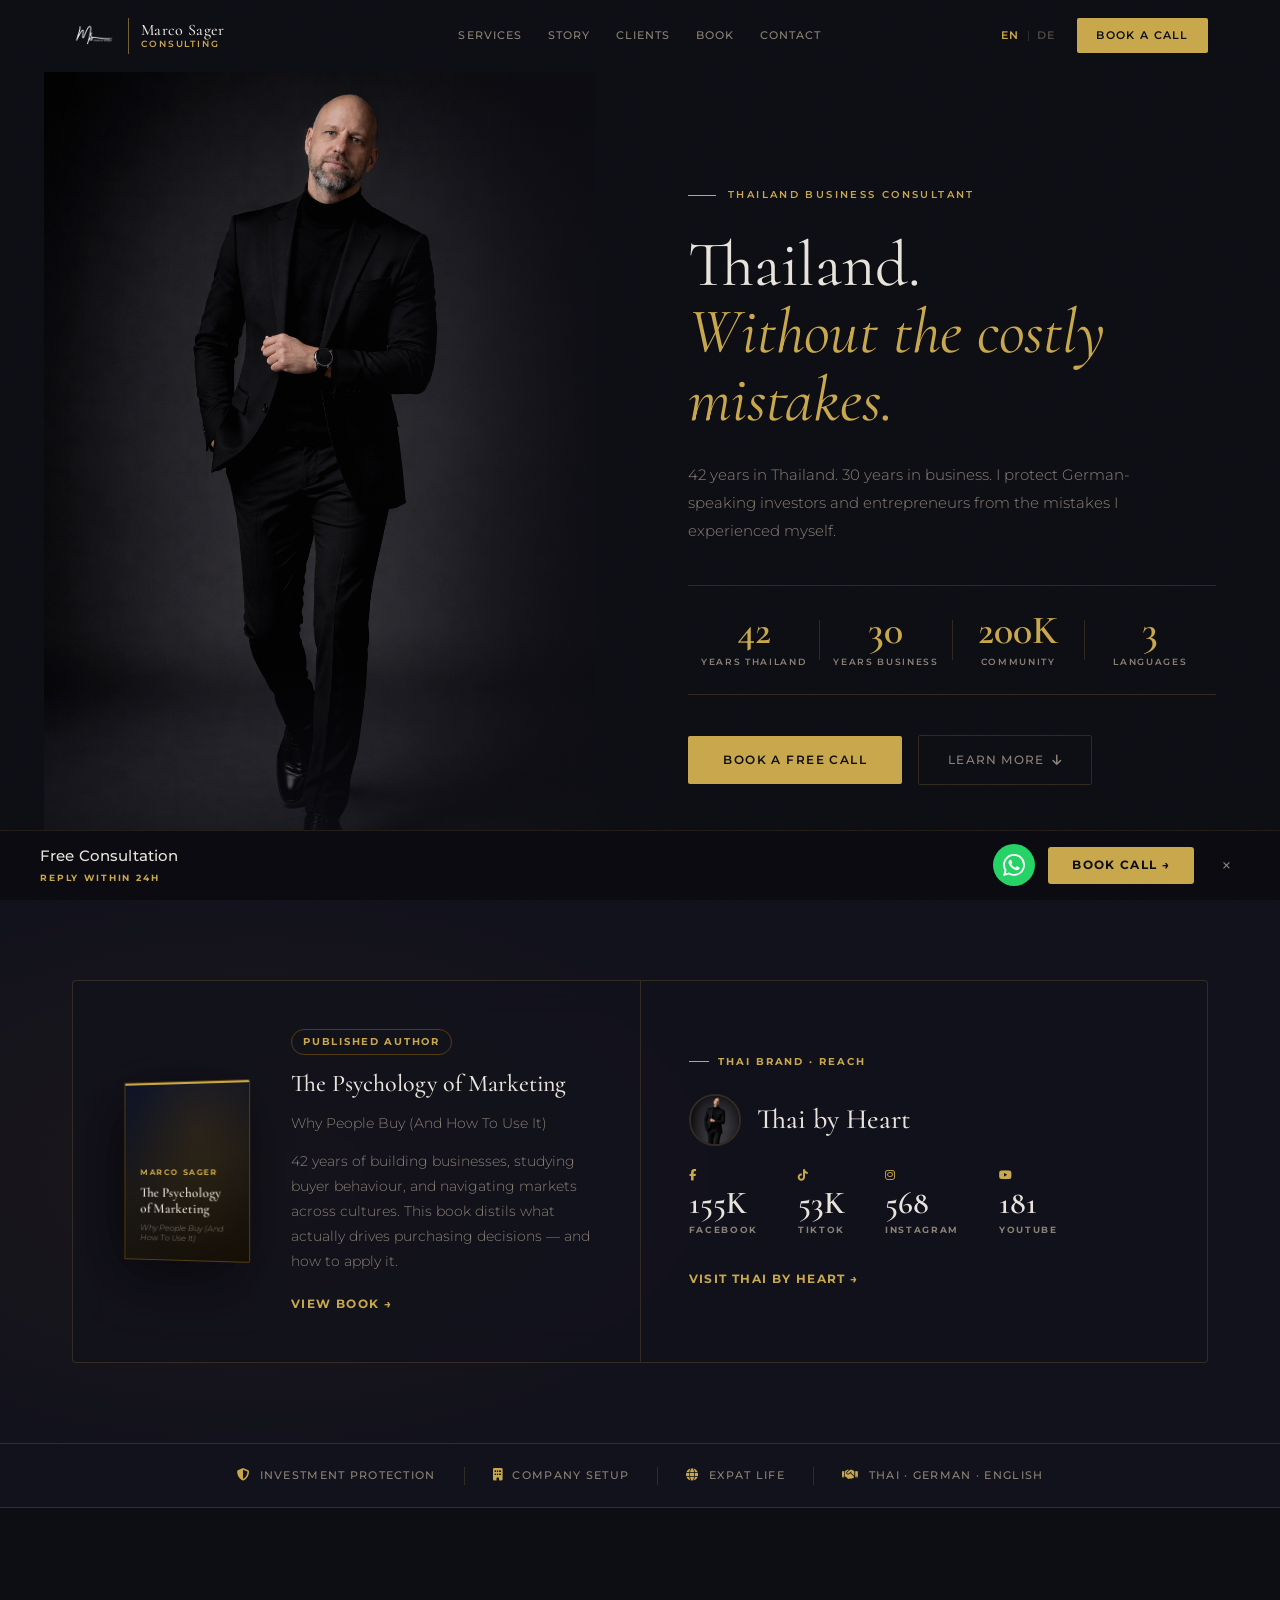
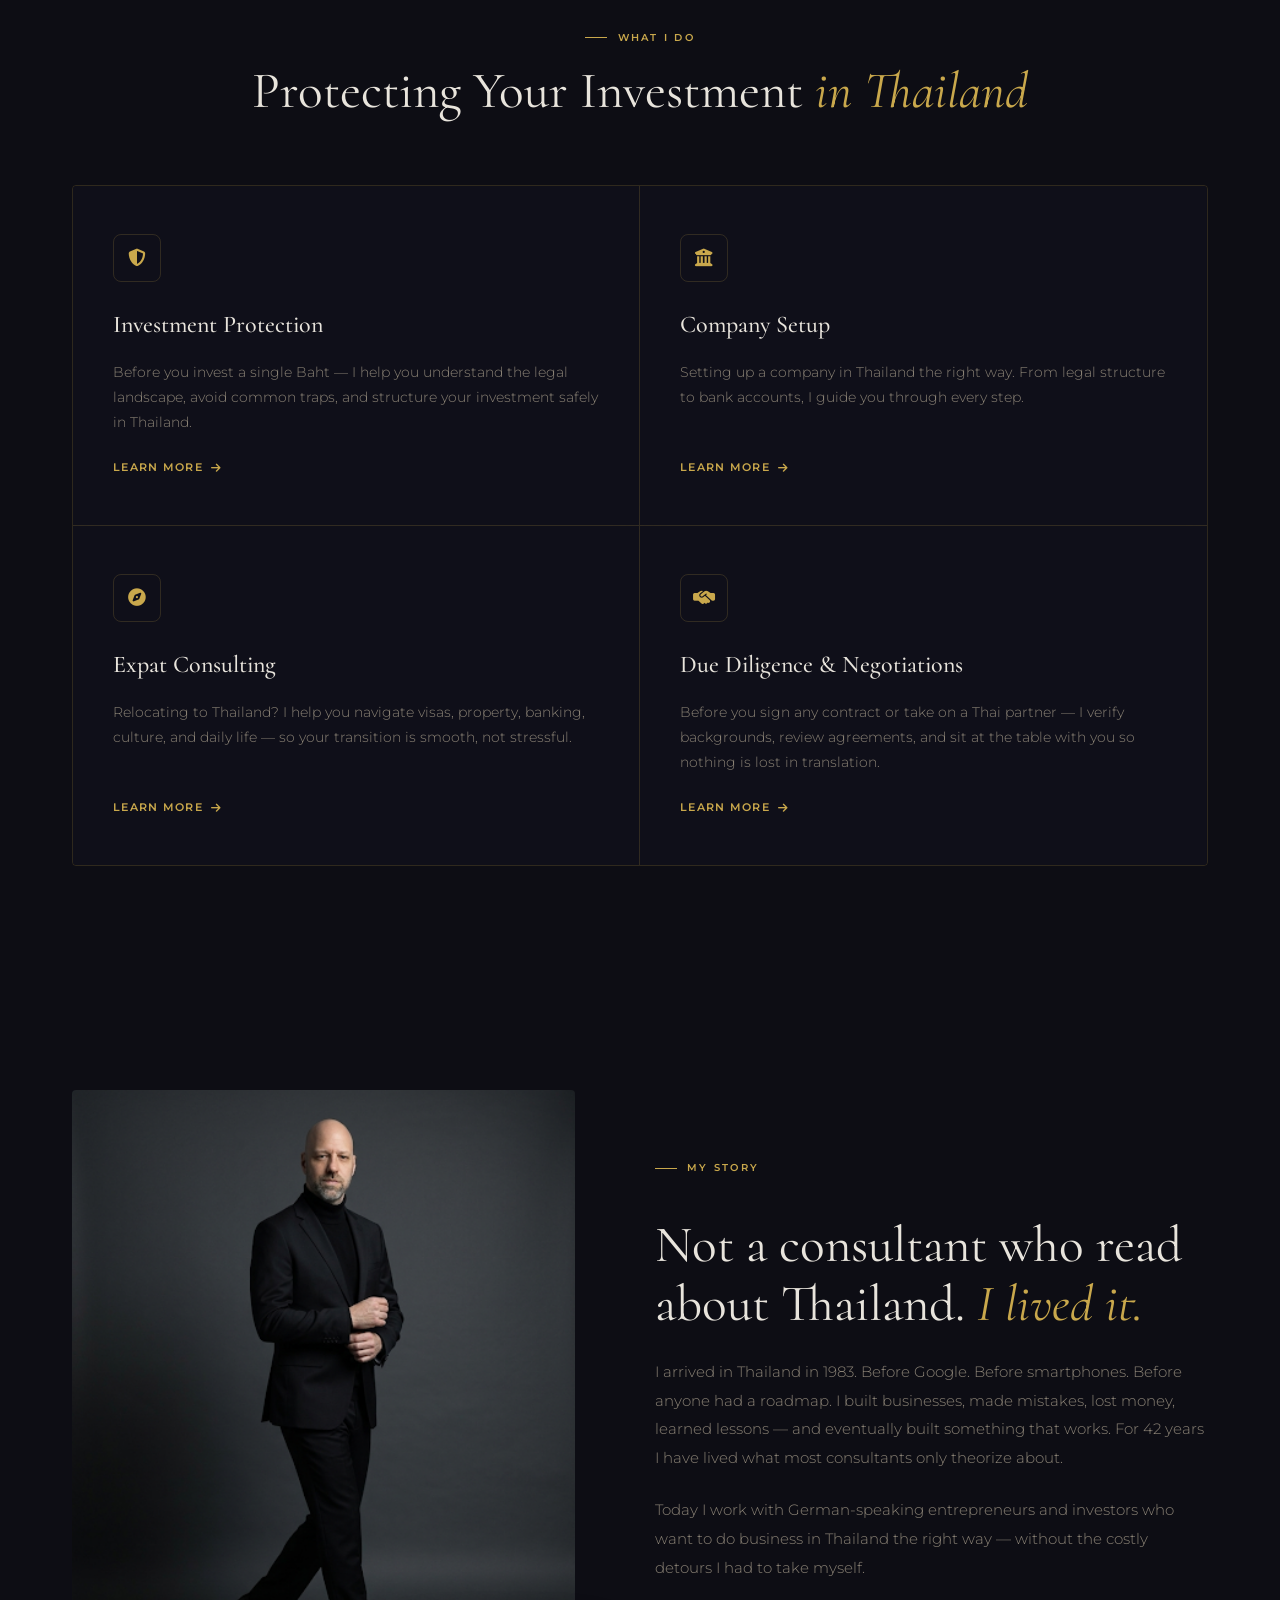
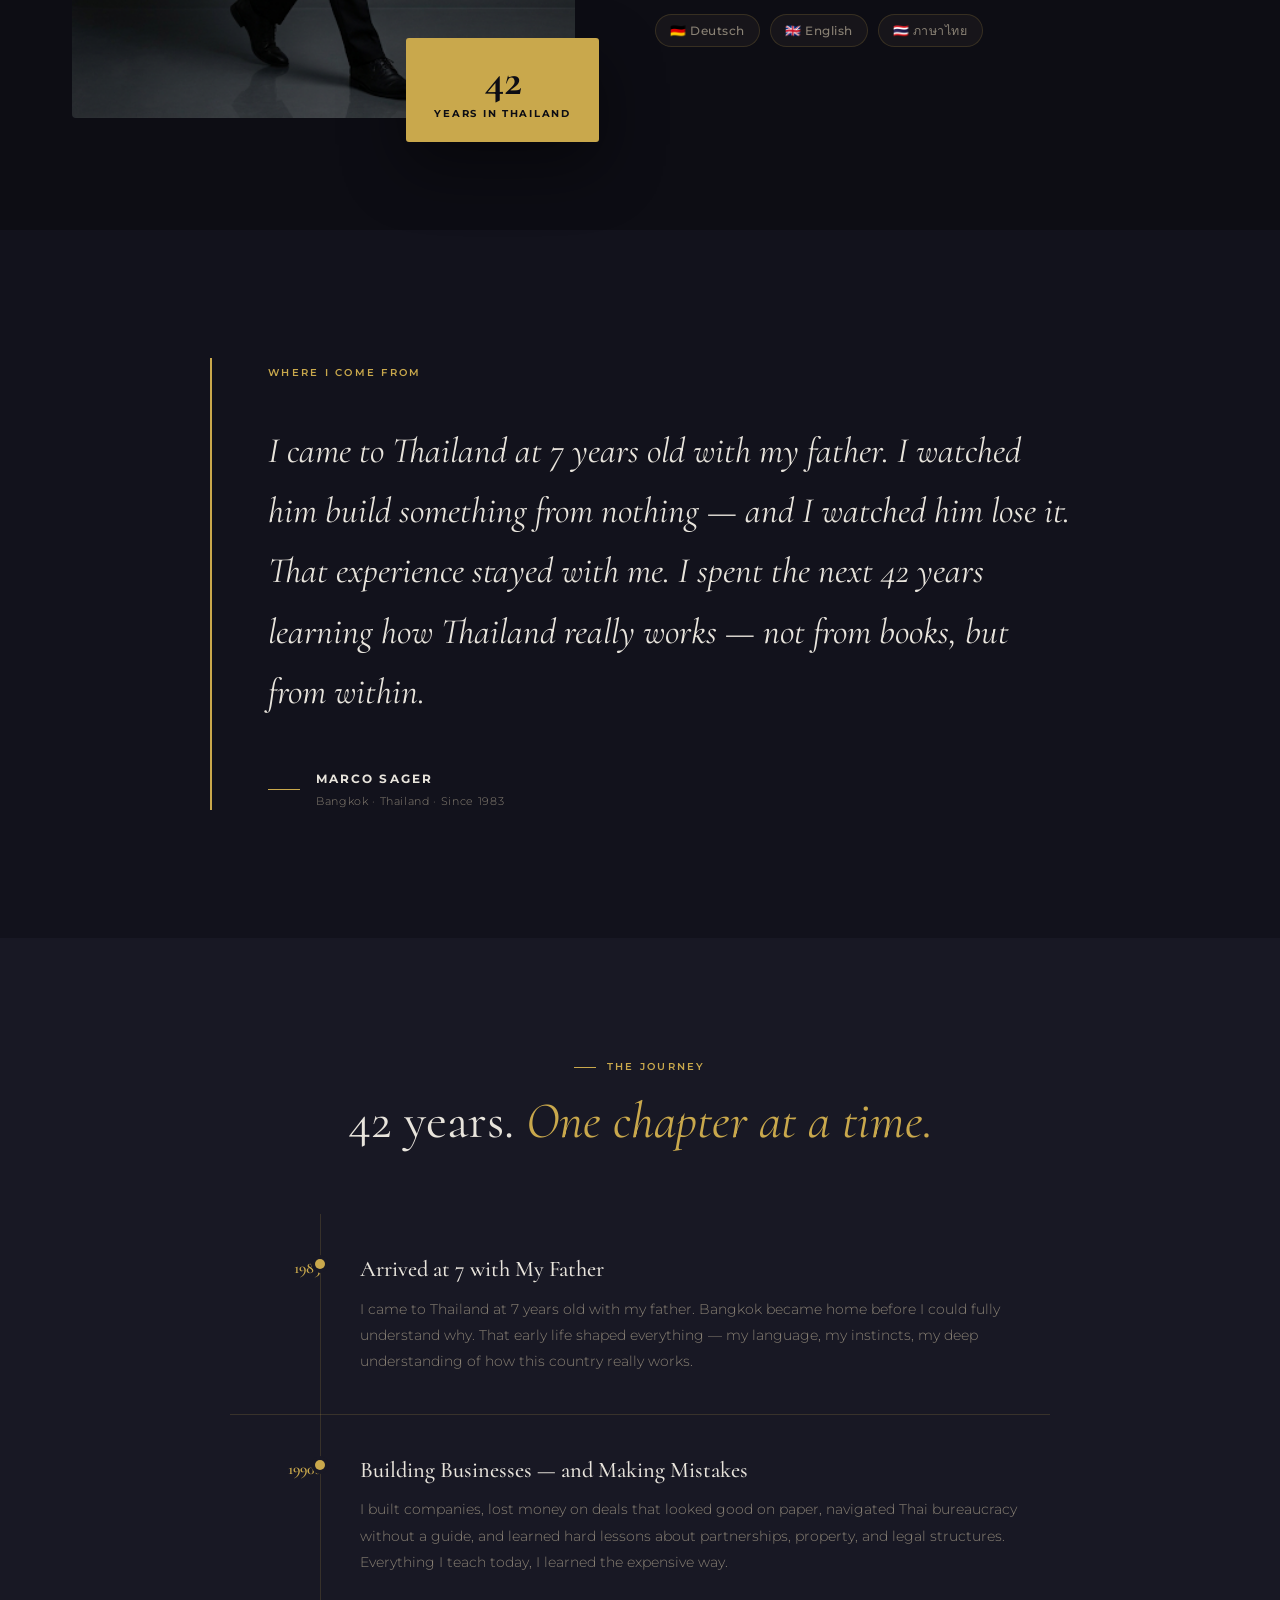
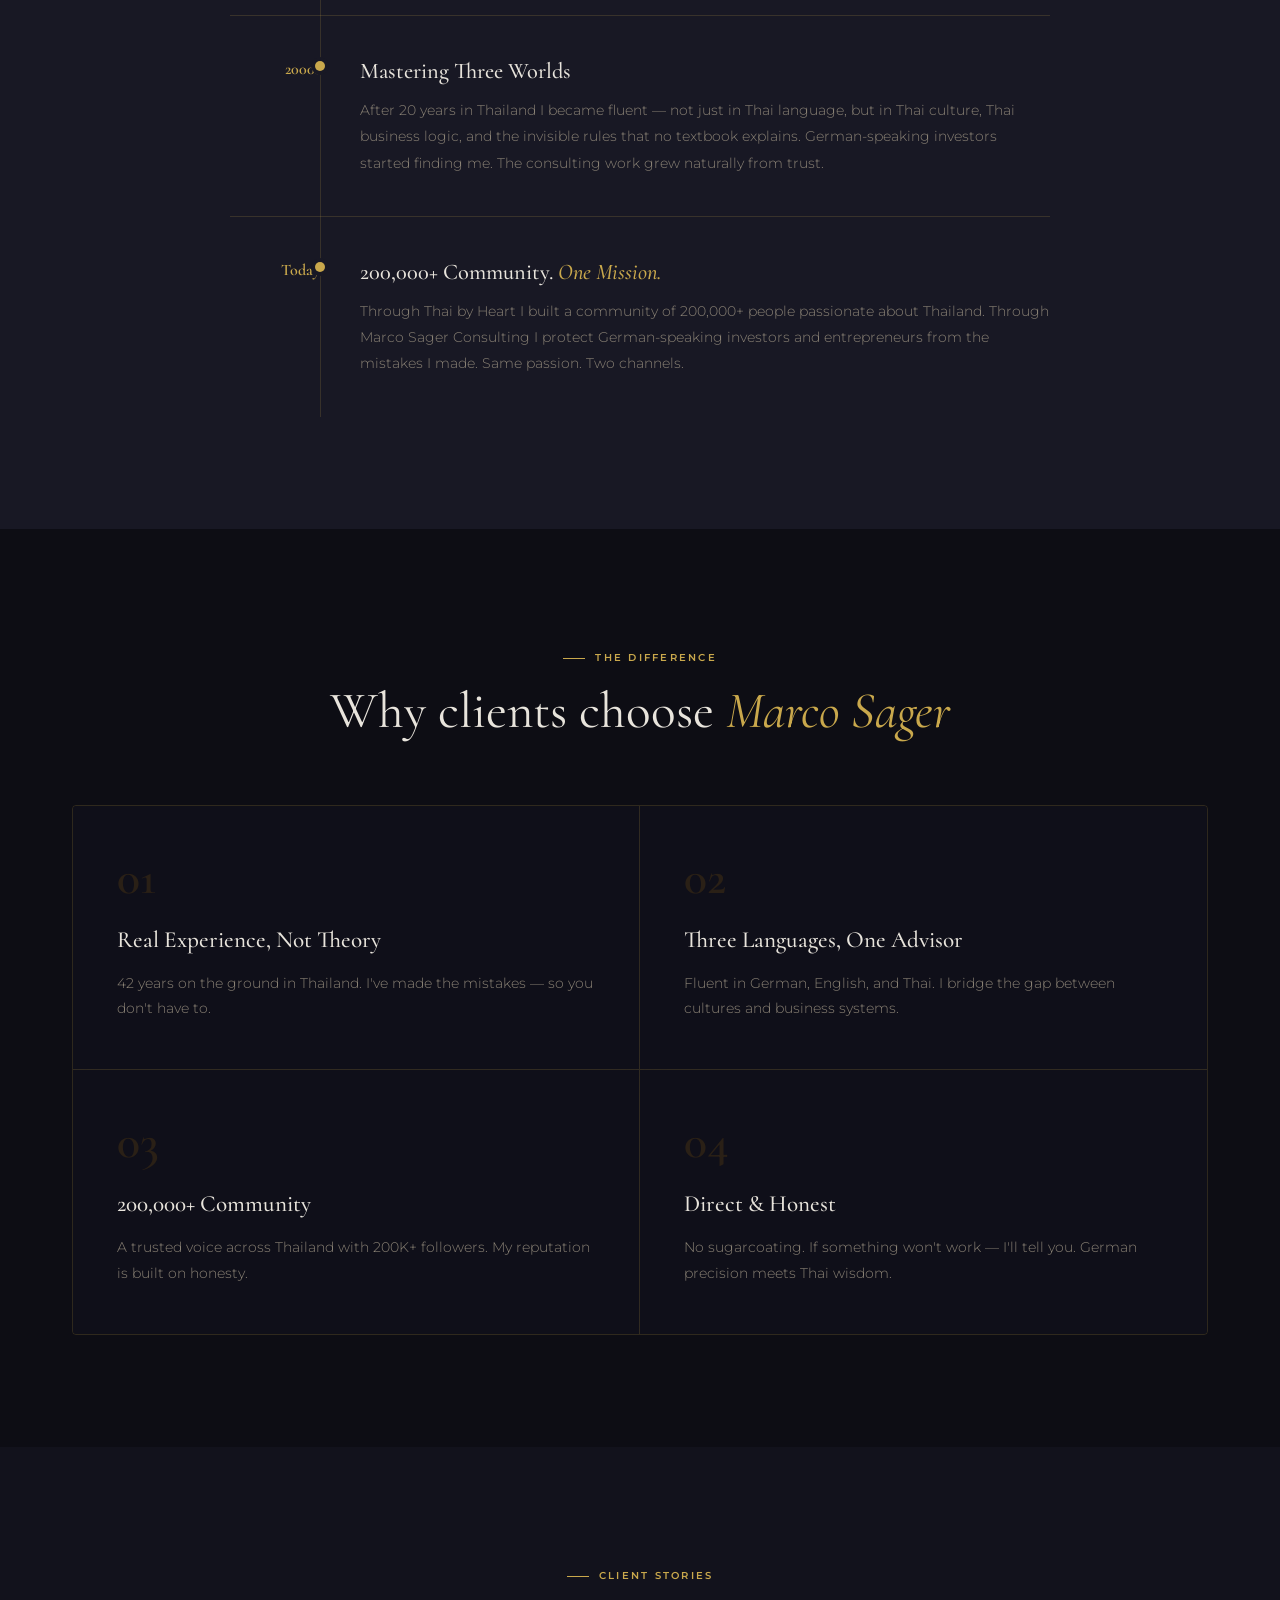
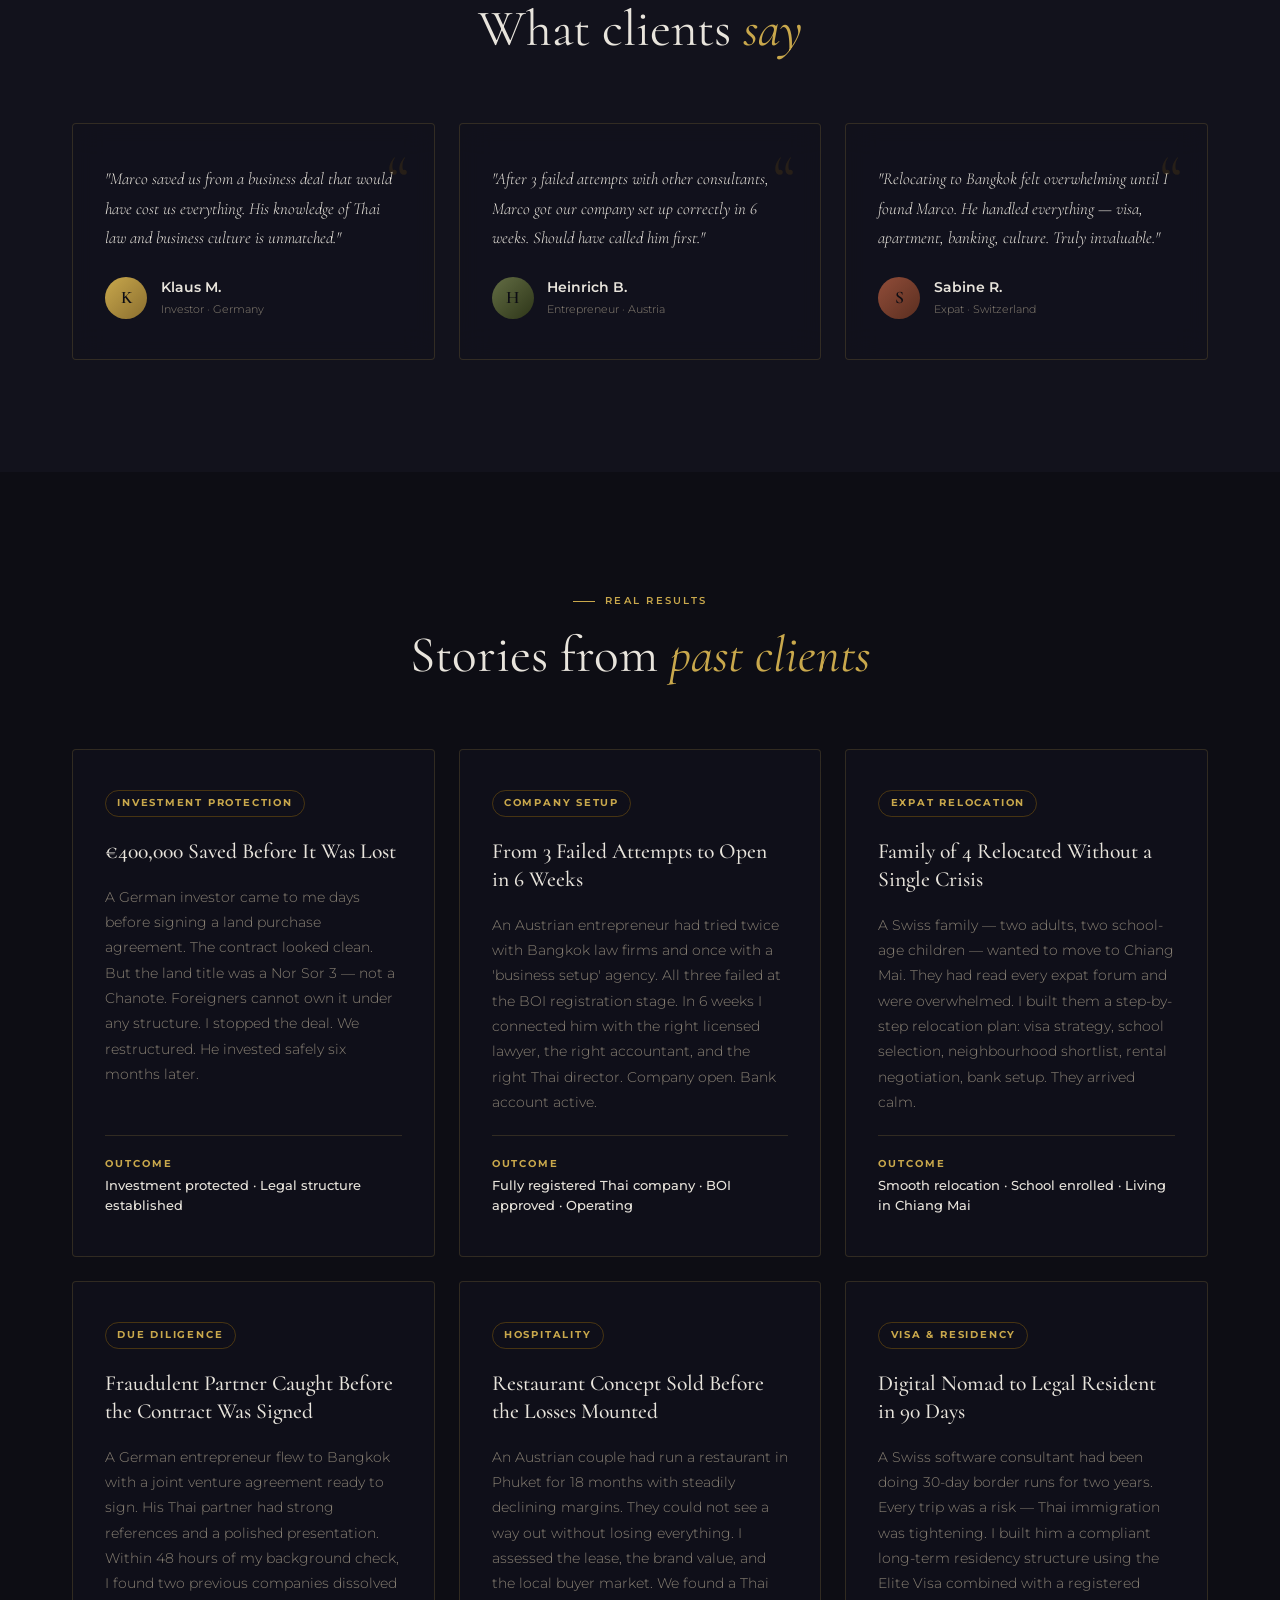
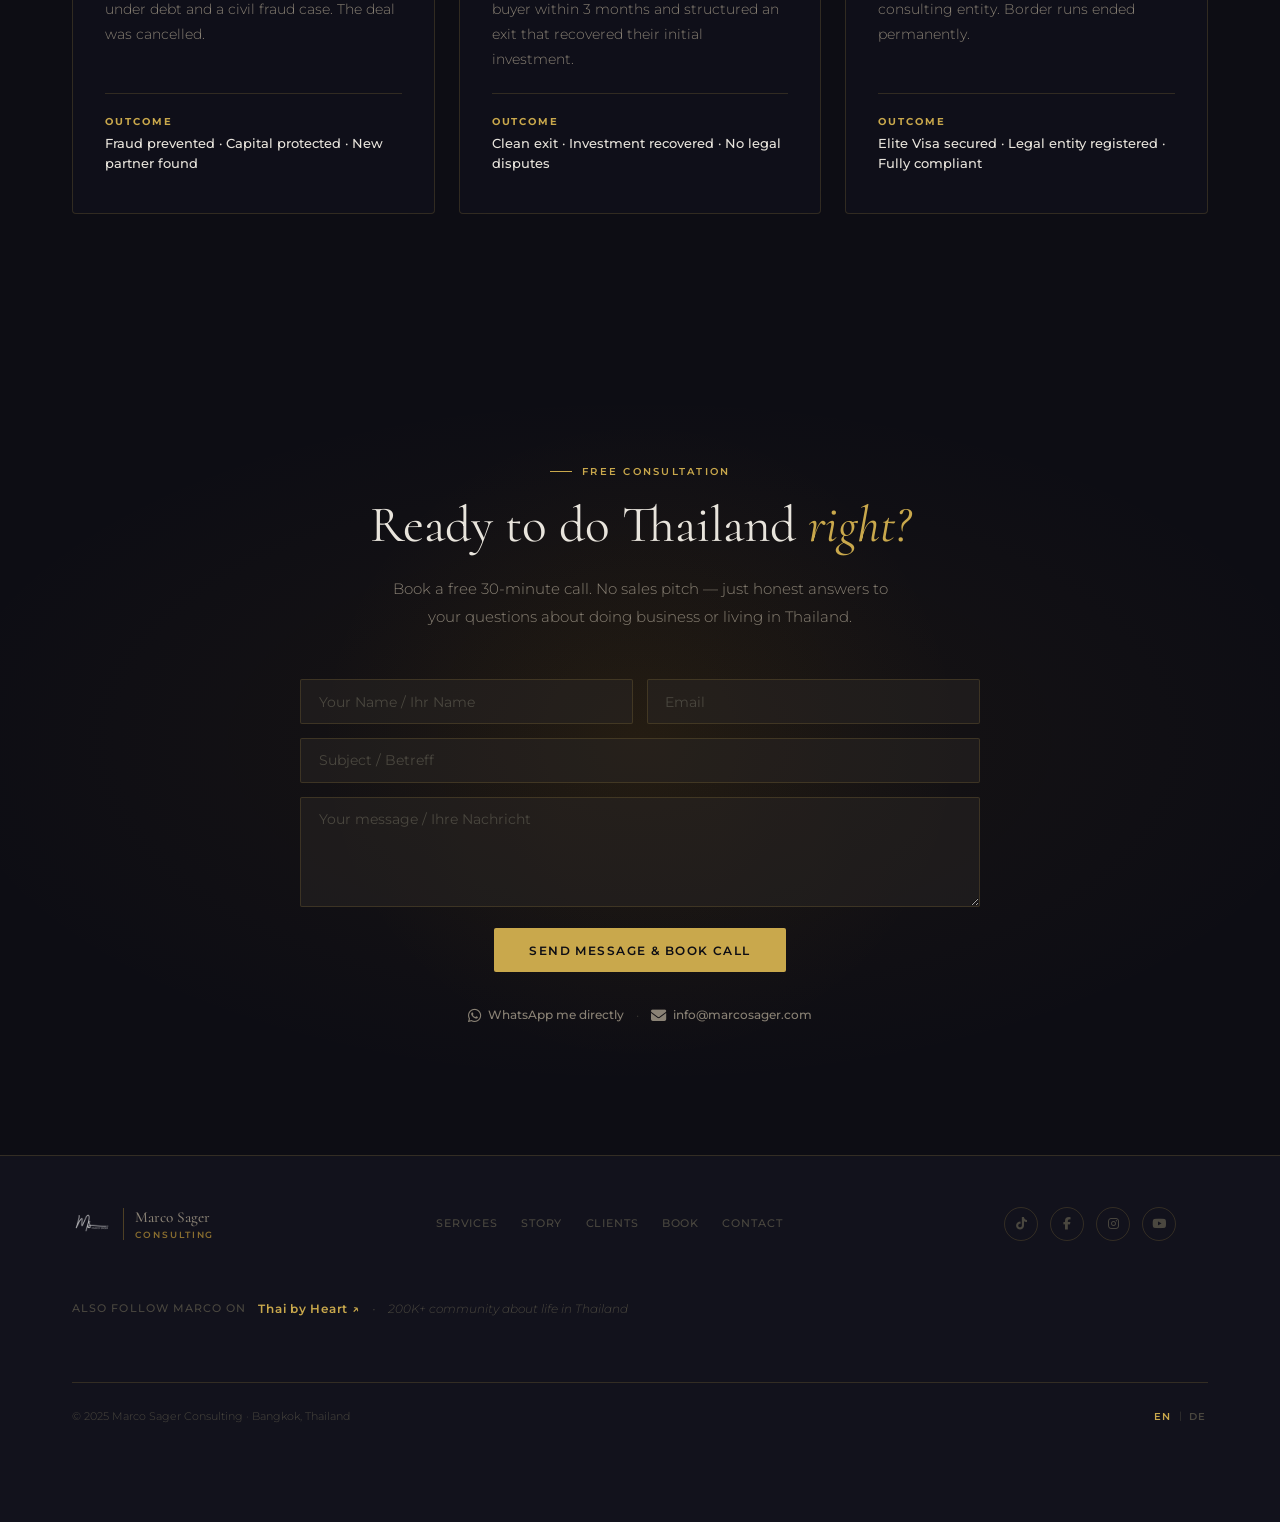
==== commit f404c751: "Fix WA number, footer padding, language toggle, social links, nav centering" ====
--- a/index.html
+++ b/index.html
@@ -86,7 +86,7 @@
         <span class="wa-bar-sub" data-en="REPLY WITHIN 24H" data-de="ANTWORT IN 24H">REPLY WITHIN 24H</span>
     </div>
     <div class="wa-bar-right">
-        <a href="https://wa.me/message" class="wa-bar-icon" target="_blank" rel="noopener" aria-label="WhatsApp">
+        <a href="https://wa.me/66970752722" class="wa-bar-icon" target="_blank" rel="noopener" aria-label="WhatsApp">
             <svg viewBox="0 0 24 24" fill="currentColor" width="22" height="22"><path d="M17.472 14.382c-.297-.149-1.758-.867-2.03-.967-.273-.099-.471-.148-.67.15-.197.297-.767.966-.94 1.164-.173.199-.347.223-.644.075-.297-.15-1.255-.463-2.39-1.475-.883-.788-1.48-1.761-1.653-2.059-.173-.297-.018-.458.13-.606.134-.133.298-.347.446-.52.149-.174.198-.298.298-.497.099-.198.05-.371-.025-.52-.075-.149-.669-1.612-.916-2.207-.242-.579-.487-.5-.669-.51-.173-.008-.371-.01-.57-.01-.198 0-.52.074-.792.372-.272.297-1.04 1.016-1.04 2.479 0 1.462 1.065 2.875 1.213 3.074.149.198 2.096 3.2 5.077 4.487.709.306 1.262.489 1.694.625.712.227 1.36.195 1.871.118.571-.085 1.758-.719 2.006-1.413.248-.694.248-1.289.173-1.413-.074-.124-.272-.198-.57-.347m-5.421 7.403h-.004a9.87 9.87 0 01-5.031-1.378l-.361-.214-3.741.982.998-3.648-.235-.374a9.86 9.86 0 01-1.51-5.26c.001-5.45 4.436-9.884 9.888-9.884 2.64 0 5.122 1.03 6.988 2.898a9.825 9.825 0 012.893 6.994c-.003 5.45-4.437 9.884-9.885 9.884m8.413-18.297A11.815 11.815 0 0012.05 0C5.495 0 .16 5.335.157 11.892c0 2.096.547 4.142 1.588 5.945L.057 24l6.305-1.654a11.882 11.882 0 005.683 1.448h.005c6.554 0 11.89-5.335 11.893-11.893a11.821 11.821 0 00-3.48-8.413z"/></svg>
         </a>
         <a href="#contact" class="wa-bar-book" data-en="BOOK CALL →" data-de="BUCHEN →">BOOK CALL →</a>
@@ -180,7 +180,7 @@
 
             <div class="hero-buttons">
                 <a href="#contact" class="btn-primary" data-en="Book a Free Call" data-de="Kostenloses Gespräch">Book a Free Call</a>
-                <a href="#about" class="btn-outline" data-en="Learn More" data-de="Mehr erfahren">Learn More <i class="fas fa-arrow-down"></i></a>
+                <a href="#about" class="btn-outline" data-en='Learn More <i class="fas fa-arrow-down"></i>' data-de='Mehr erfahren <i class="fas fa-arrow-down"></i>'>Learn More <i class="fas fa-arrow-down"></i></a>
             </div>
         </div>
     </div>
@@ -227,26 +227,26 @@
                         <span class="tbh-brand-name">Thai by Heart</span>
                     </a>
                     <div class="tbh-stats">
-                        <div class="tbh-stat">
+                        <a href="https://www.facebook.com/thaibyheart" target="_blank" rel="noopener" class="tbh-stat">
                             <i class="fab fa-facebook-f tbh-icon"></i>
                             <span class="tbh-stat-num">155K</span>
                             <span class="tbh-stat-label">Facebook</span>
-                        </div>
-                        <div class="tbh-stat">
+                        </a>
+                        <a href="https://www.tiktok.com/@thaibyheart" target="_blank" rel="noopener" class="tbh-stat">
                             <i class="fab fa-tiktok tbh-icon"></i>
                             <span class="tbh-stat-num">53K</span>
                             <span class="tbh-stat-label">TikTok</span>
-                        </div>
-                        <div class="tbh-stat">
+                        </a>
+                        <a href="https://www.instagram.com/thaibyheart" target="_blank" rel="noopener" class="tbh-stat">
                             <i class="fab fa-instagram tbh-icon"></i>
                             <span class="tbh-stat-num">568</span>
                             <span class="tbh-stat-label">Instagram</span>
-                        </div>
-                        <div class="tbh-stat">
+                        </a>
+                        <a href="https://www.youtube.com/@thaibyheart" target="_blank" rel="noopener" class="tbh-stat">
                             <i class="fab fa-youtube tbh-icon"></i>
                             <span class="tbh-stat-num">181</span>
                             <span class="tbh-stat-label">YouTube</span>
-                        </div>
+                        </a>
                     </div>
                     <a href="https://www.thaibyheart.com" target="_blank" rel="noopener" class="book-cta" data-en="Visit Thai by Heart →" data-de="Thai by Heart besuchen →">Visit Thai by Heart →</a>
                 </div>
@@ -286,7 +286,7 @@
     <div class="section-container">
         <div class="section-header reveal-up">
             <span class="section-eyebrow" data-en="What I Do" data-de="Was ich tue">What I Do</span>
-            <h2 class="section-title" data-en="Protecting Your Investment in Thailand" data-de="Ihren Investitionsschutz in Thailand">Protecting Your Investment <em>in Thailand</em></h2>
+            <h2 class="section-title" data-en="Protecting Your Investment <em>in Thailand</em>" data-de="Ihren Investitionsschutz in Thailand">Protecting Your Investment <em>in Thailand</em></h2>
         </div>
 
         <div class="services-grid">
@@ -294,28 +294,28 @@
                 <div class="service-icon"><i class="fas fa-shield-halved"></i></div>
                 <h3 data-en="Investment Protection" data-de="Investitionsschutz">Investment Protection</h3>
                 <p data-en="Before you invest a single Baht — I help you understand the legal landscape, avoid common traps, and structure your investment safely in Thailand." data-de="Bevor Sie einen einzigen Baht investieren — ich helfe Ihnen, die rechtliche Lage zu verstehen, typische Fallen zu vermeiden und Ihre Investition sicher zu strukturieren.">Before you invest a single Baht — I help you understand the legal landscape, avoid common traps, and structure your investment safely in Thailand.</p>
-                <a href="#contact" class="service-link" data-en="Learn more" data-de="Mehr erfahren">Learn more <i class="fas fa-arrow-right"></i></a>
+                <a href="#contact" class="service-link" data-en='Learn more <i class="fas fa-arrow-right"></i>' data-de='Mehr erfahren <i class="fas fa-arrow-right"></i>'>Learn more <i class="fas fa-arrow-right"></i></a>
             </div>
 
             <div class="service-card reveal-up" data-delay="120">
                 <div class="service-icon"><i class="fas fa-building-columns"></i></div>
                 <h3 data-en="Company Setup" data-de="Firmengründung">Company Setup</h3>
                 <p data-en="Setting up a company in Thailand the right way. From legal structure to bank accounts, I guide you through every step — in German, English, or Thai." data-de="Eine Firma in Thailand richtig aufbauen. Von der Rechtsstruktur bis zum Bankkonto begleite ich Sie durch jeden Schritt — auf Deutsch, Englisch oder Thai.">Setting up a company in Thailand the right way. From legal structure to bank accounts, I guide you through every step.</p>
-                <a href="#contact" class="service-link" data-en="Learn more" data-de="Mehr erfahren">Learn more <i class="fas fa-arrow-right"></i></a>
+                <a href="#contact" class="service-link" data-en='Learn more <i class="fas fa-arrow-right"></i>' data-de='Mehr erfahren <i class="fas fa-arrow-right"></i>'>Learn more <i class="fas fa-arrow-right"></i></a>
             </div>
 
             <div class="service-card reveal-up" data-delay="240">
                 <div class="service-icon"><i class="fas fa-compass"></i></div>
                 <h3 data-en="Expat Consulting" data-de="Expat-Beratung">Expat Consulting</h3>
                 <p data-en="Relocating to Thailand? I help you navigate visas, property, banking, culture, and daily life — so your transition is smooth, not stressful." data-de="Sie ziehen nach Thailand? Ich helfe Ihnen bei Visa, Immobilien, Banking, Kultur und Alltag — damit Ihr Umzug reibungslos verläuft.">Relocating to Thailand? I help you navigate visas, property, banking, culture, and daily life — so your transition is smooth, not stressful.</p>
-                <a href="#contact" class="service-link" data-en="Learn more" data-de="Mehr erfahren">Learn more <i class="fas fa-arrow-right"></i></a>
+                <a href="#contact" class="service-link" data-en='Learn more <i class="fas fa-arrow-right"></i>' data-de='Mehr erfahren <i class="fas fa-arrow-right"></i>'>Learn more <i class="fas fa-arrow-right"></i></a>
             </div>
 
             <div class="service-card reveal-up" data-delay="360">
                 <div class="service-icon"><i class="fas fa-handshake-simple"></i></div>
                 <h3 data-en="Due Diligence & Negotiations" data-de="Due Diligence & Verhandlungen">Due Diligence & Negotiations</h3>
                 <p data-en="Before you sign any contract or take on a Thai partner — I verify backgrounds, review agreements, and sit at the table with you so nothing is lost in translation." data-de="Bevor Sie einen Vertrag unterzeichnen oder einen Thai-Partner aufnehmen — ich überprüfe Hintergründe, prüfe Verträge und sitze mit Ihnen am Tisch, damit nichts verloren geht.">Before you sign any contract or take on a Thai partner — I verify backgrounds, review agreements, and sit at the table with you so nothing is lost in translation.</p>
-                <a href="#contact" class="service-link" data-en="Learn more" data-de="Mehr erfahren">Learn more <i class="fas fa-arrow-right"></i></a>
+                <a href="#contact" class="service-link" data-en='Learn more <i class="fas fa-arrow-right"></i>' data-de='Mehr erfahren <i class="fas fa-arrow-right"></i>'>Learn more <i class="fas fa-arrow-right"></i></a>
             </div>
         </div>
     </div>
@@ -335,7 +335,7 @@
         </div>
         <div class="about-right reveal-up" data-delay="150">
             <span class="section-eyebrow" data-en="My Story" data-de="Meine Geschichte">My Story</span>
-            <h2 class="section-title" data-en="Not a consultant who read about Thailand. I lived it." data-de="Kein Berater, der über Thailand gelesen hat. Ich habe es gelebt.">Not a consultant who read about Thailand. <em>I lived it.</em></h2>
+            <h2 class="section-title" data-en="Not a consultant who read about Thailand. <em>I lived it.</em>" data-de="Kein Berater, der über Thailand gelesen hat. Ich habe es gelebt.">Not a consultant who read about Thailand. <em>I lived it.</em></h2>
             <p class="about-text" data-en="I arrived in Thailand in 1983. Before Google. Before smartphones. Before anyone had a roadmap. I built businesses, made mistakes, lost money, learned lessons — and eventually built something that works. For 42 years I have lived what most consultants only theorize about." data-de="Ich kam 1983 nach Thailand. Vor Google. Vor Smartphones. Bevor jemand einen Fahrplan hatte. Ich habe Unternehmen aufgebaut, Fehler gemacht, Geld verloren, Lektionen gelernt — und schließlich etwas aufgebaut, das funktioniert. Seit 42 Jahren lebe ich, was die meisten Berater nur theoretisch kennen.">I arrived in Thailand in 1983. Before Google. Before smartphones. Before anyone had a roadmap. I built businesses, made mistakes, lost money, learned lessons — and eventually built something that works. For 42 years I have lived what most consultants only theorize about.</p>
             <p class="about-text" data-en="Today I work with German-speaking entrepreneurs and investors who want to do business in Thailand the right way — without the costly detours I had to take myself." data-de="Heute arbeite ich mit deutschsprachigen Unternehmern und Investoren, die in Thailand auf dem richtigen Weg Geschäfte machen wollen — ohne die kostspieligen Umwege, die ich selbst nehmen musste.">Today I work with German-speaking entrepreneurs and investors who want to do business in Thailand the right way — without the costly detours I had to take myself.</p>
             <div class="about-langs">
@@ -374,7 +374,7 @@
     <div class="section-container">
         <div class="section-header reveal-up">
             <span class="section-eyebrow" data-en="The Journey" data-de="Die Reise">The Journey</span>
-            <h2 class="section-title" data-en="42 years. One chapter at a time." data-de="42 Jahre. Ein Kapitel nach dem anderen.">42 years. <em>One chapter at a time.</em></h2>
+            <h2 class="section-title" data-en="42 years. <em>One chapter at a time.</em>" data-de="42 Jahre. Ein Kapitel nach dem anderen.">42 years. <em>One chapter at a time.</em></h2>
         </div>
 
         <div class="story-timeline">
@@ -402,7 +402,7 @@
             <div class="story-item reveal-up" data-delay="240">
                 <div class="story-year">Today</div>
                 <div class="story-content">
-                    <h3 data-en="200,000+ Community. One Mission." data-de="200.000+ Community. Eine Mission.">200,000+ Community. <em>One Mission.</em></h3>
+                    <h3 data-en="200,000+ Community. <em>One Mission.</em>" data-de="200.000+ Community. Eine Mission.">200,000+ Community. <em>One Mission.</em></h3>
                     <p data-en="Through Thai by Heart I built a community of 200,000+ people passionate about Thailand. Through Marco Sager Consulting I protect German-speaking investors and entrepreneurs from the mistakes I made. Same passion. Two channels." data-de="Durch Thai by Heart baute ich eine Community von 200.000+ Menschen auf, die Thailand lieben. Durch Marco Sager Consulting schütze ich deutschsprachige Investoren und Unternehmer vor den Fehlern, die ich gemacht habe. Gleiche Leidenschaft. Zwei Kanäle.">Through Thai by Heart I built a community of 200,000+ people passionate about Thailand. Through Marco Sager Consulting I protect German-speaking investors and entrepreneurs from the mistakes I made. Same passion. Two channels.</p>
                 </div>
             </div>
@@ -415,7 +415,7 @@
     <div class="section-container">
         <div class="section-header reveal-up">
             <span class="section-eyebrow" data-en="The Difference" data-de="Der Unterschied">The Difference</span>
-            <h2 class="section-title" data-en="Why clients choose Marco Sager" data-de="Warum Klienten Marco Sager wählen">Why clients choose <em>Marco Sager</em></h2>
+            <h2 class="section-title" data-en="Why clients choose <em>Marco Sager</em>" data-de="Warum Klienten Marco Sager wählen">Why clients choose <em>Marco Sager</em></h2>
         </div>
 
         <div class="why-grid">
@@ -448,7 +448,7 @@
     <div class="section-container">
         <div class="section-header reveal-up">
             <span class="section-eyebrow" data-en="Client Stories" data-de="Kundenstimmen">Client Stories</span>
-            <h2 class="section-title" data-en="What clients say" data-de="Was Klienten sagen">What clients <em>say</em></h2>
+            <h2 class="section-title" data-en="What clients <em>say</em>" data-de="Was Klienten sagen">What clients <em>say</em></h2>
         </div>
         <div class="testimonials-grid">
             <div class="t-card reveal-up" data-delay="0">
@@ -490,7 +490,7 @@
     <div class="section-container">
         <div class="section-header reveal-up">
             <span class="section-eyebrow" data-en="Real Results" data-de="Echte Ergebnisse">Real Results</span>
-            <h2 class="section-title" data-en="Stories from past clients" data-de="Geschichten von früheren Klienten">Stories from <em>past clients</em></h2>
+            <h2 class="section-title" data-en="Stories from <em>past clients</em>" data-de="Geschichten von früheren Klienten">Stories from <em>past clients</em></h2>
         </div>
 
         <div class="cases-grid">
@@ -566,7 +566,7 @@
     <div class="section-container">
         <div class="booking-content reveal-up">
             <span class="section-eyebrow" data-en="Free Consultation" data-de="Kostenlose Erstberatung">Free Consultation</span>
-            <h2 class="booking-headline" data-en="Ready to do Thailand right?" data-de="Bereit, Thailand richtig zu machen?">Ready to do Thailand <em>right?</em></h2>
+            <h2 class="booking-headline" data-en="Ready to do Thailand <em>right?</em>" data-de="Bereit, Thailand richtig zu machen?">Ready to do Thailand <em>right?</em></h2>
             <p class="booking-sub" data-en="Book a free 30-minute call. No sales pitch — just honest answers to your questions about doing business or living in Thailand." data-de="Buchen Sie ein kostenloses 30-Minuten-Gespräch. Kein Verkaufsgespräch — nur ehrliche Antworten auf Ihre Fragen zu Geschäften oder Leben in Thailand.">Book a free 30-minute call. No sales pitch — just honest answers to your questions about doing business or living in Thailand.</p>
 
             <form class="contact-form" id="contactForm">
@@ -580,7 +580,7 @@
             </form>
 
             <div class="booking-alts">
-                <a href="https://wa.me/message" class="alt-link" target="_blank" rel="noopener">
+                <a href="https://wa.me/66970752722" class="alt-link" target="_blank" rel="noopener">
                     <i class="fab fa-whatsapp"></i>
                     <span data-en="WhatsApp me directly" data-de="WhatsApp mich direkt">WhatsApp me directly</span>
                 </a>
@@ -637,6 +637,6 @@
     </div>
 </footer>
 
-<script src="js/main.js"></script>
+<script src="js/main.js?v=4"></script>
 </body>
 </html>
--- a/css/styles.css
+++ b/css/styles.css
@@ -386,6 +386,28 @@
 }
 .stat-divider { width: 1px; height: 40px; background: var(--border); flex-shrink: 0; }
 .hero-buttons { display: flex; align-items: center; flex-wrap: wrap; gap: 1rem; }
+.hero-social {
+  display: flex; align-items: center; gap: 0.85rem;
+  margin-top: 1.75rem;
+}
+.hero-social-link {
+  width: 36px; height: 36px;
+  border: 1px solid rgba(201,168,76,0.25);
+  border-radius: 50%;
+  display: flex; align-items: center; justify-content: center;
+  color: var(--text-muted);
+  font-size: 0.85rem;
+  transition: color 0.2s, border-color 0.2s;
+}
+.hero-social-link:hover { color: var(--gold); border-color: var(--gold); }
+.hero-social-label {
+  font-size: 0.62rem;
+  font-weight: 600;
+  letter-spacing: 0.14em;
+  text-transform: uppercase;
+  color: var(--text-faint);
+  margin-left: 0.25rem;
+}
 
 /* ===== TRUST BAR ===== */
 .trust-bar {
@@ -906,7 +928,8 @@
 }
 .tbh-name-row:hover .tbh-brand-name { color: var(--gold); }
 .tbh-stats { display: flex; gap: 2.5rem; }
-.tbh-stat { display: flex; flex-direction: column; gap: 0.25rem; }
+.tbh-stat { display: flex; flex-direction: column; gap: 0.25rem; transition: opacity 0.2s; cursor: pointer; }
+.tbh-stat:hover { opacity: 0.75; }
 .tbh-icon { font-size: 0.72rem; color: var(--gold); margin-bottom: 0.15rem; }
 .tbh-stat-num {
   font-family: var(--serif);
@@ -1031,7 +1054,7 @@
 .alt-sep { color: var(--text-faint); font-size: 0.9rem; }
 
 /* ===== FOOTER ===== */
-.footer { background: var(--bg-2); border-top: 1px solid var(--border); padding: 3rem 0 2rem; }
+.footer { background: var(--bg-2); border-top: 1px solid var(--border); padding: 3rem 0 6rem; }
 .footer-inner {
   max-width: var(--max-w); margin: 0 auto; padding: 0 2rem;
   display: grid; grid-template-columns: auto 1fr auto auto;
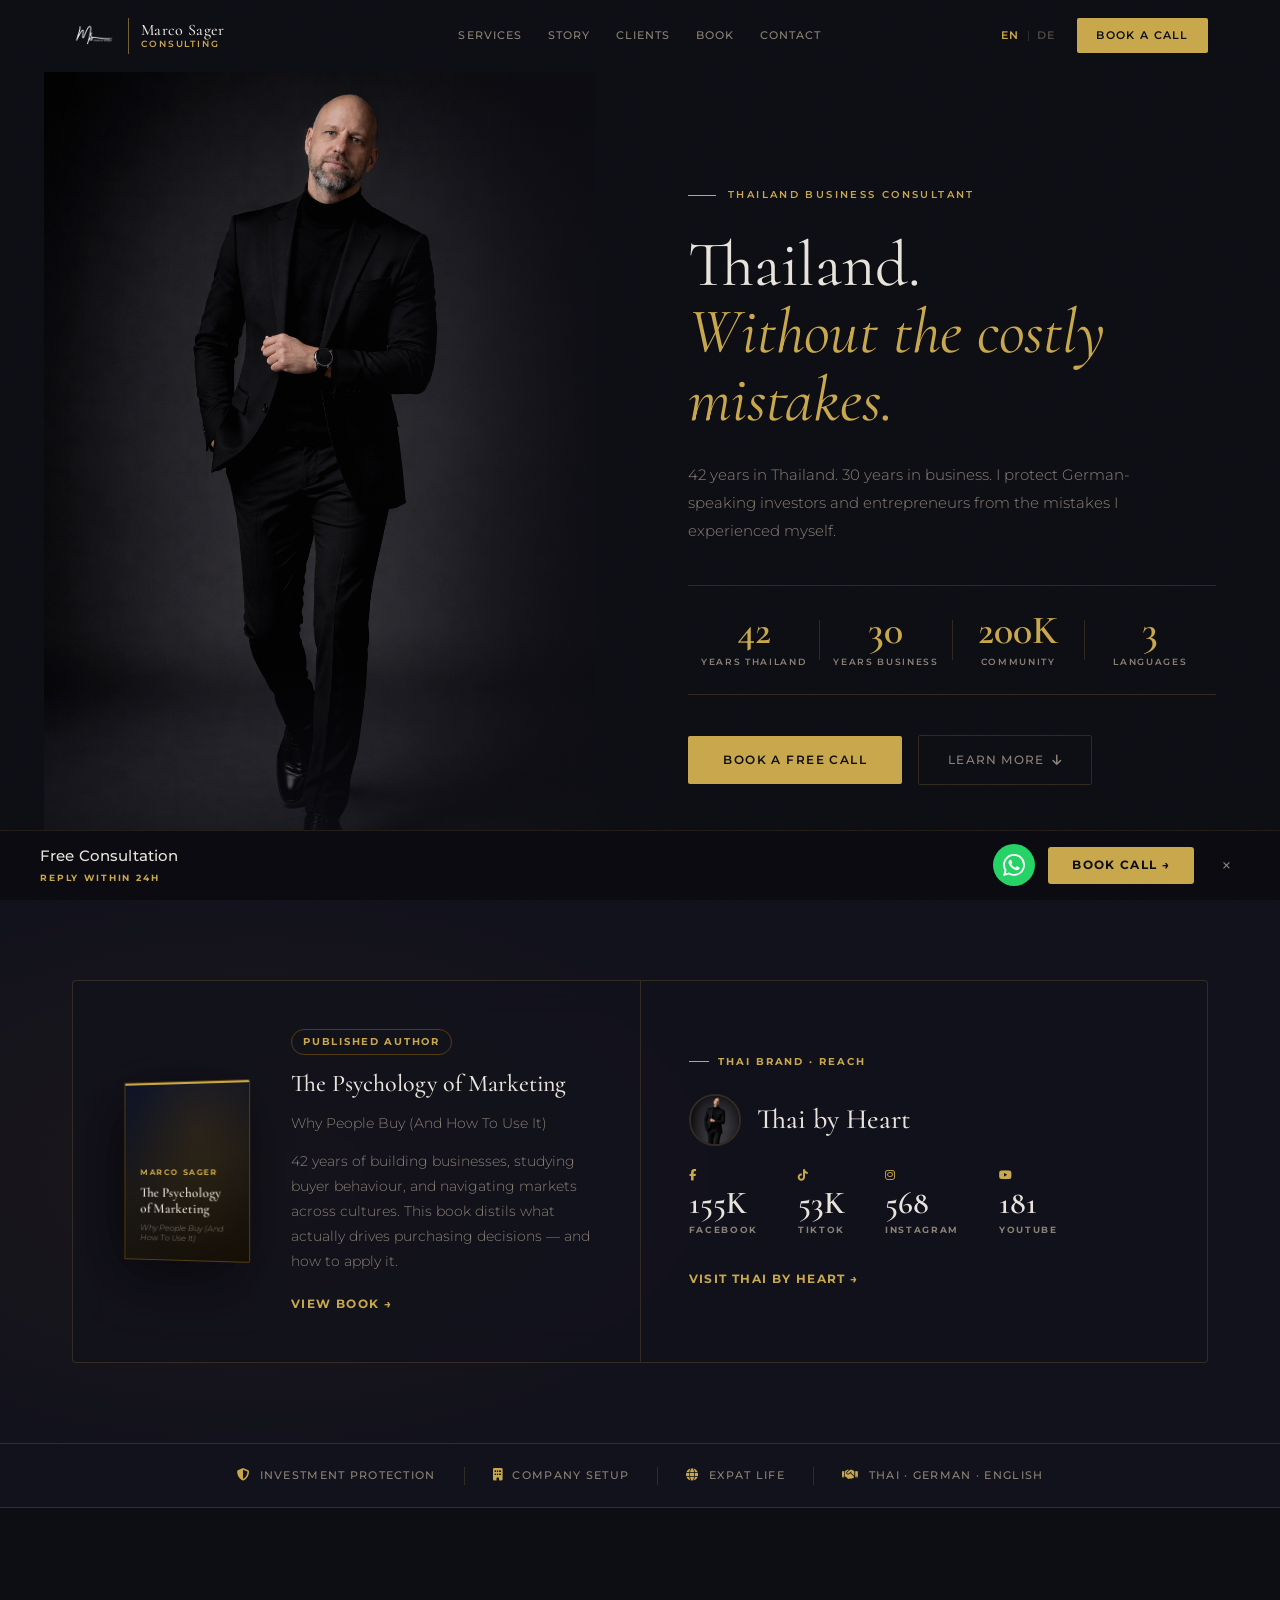
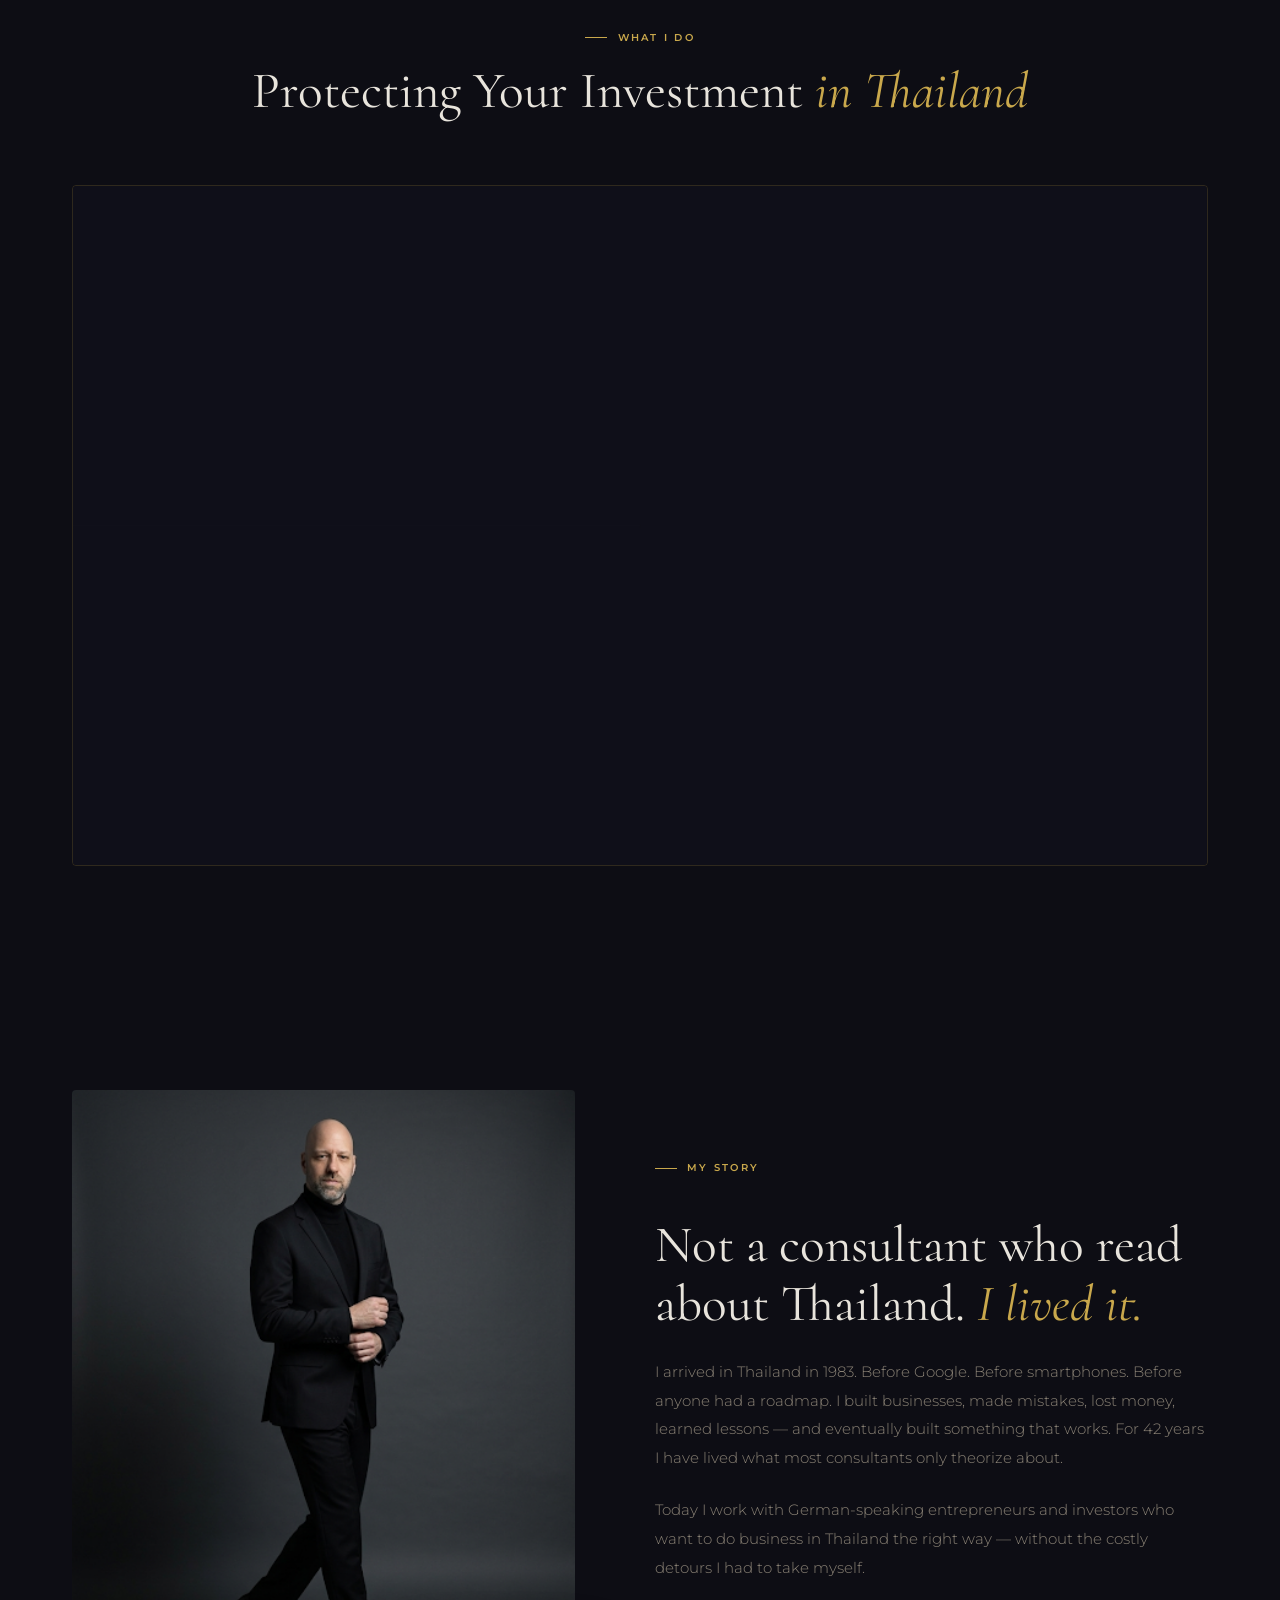
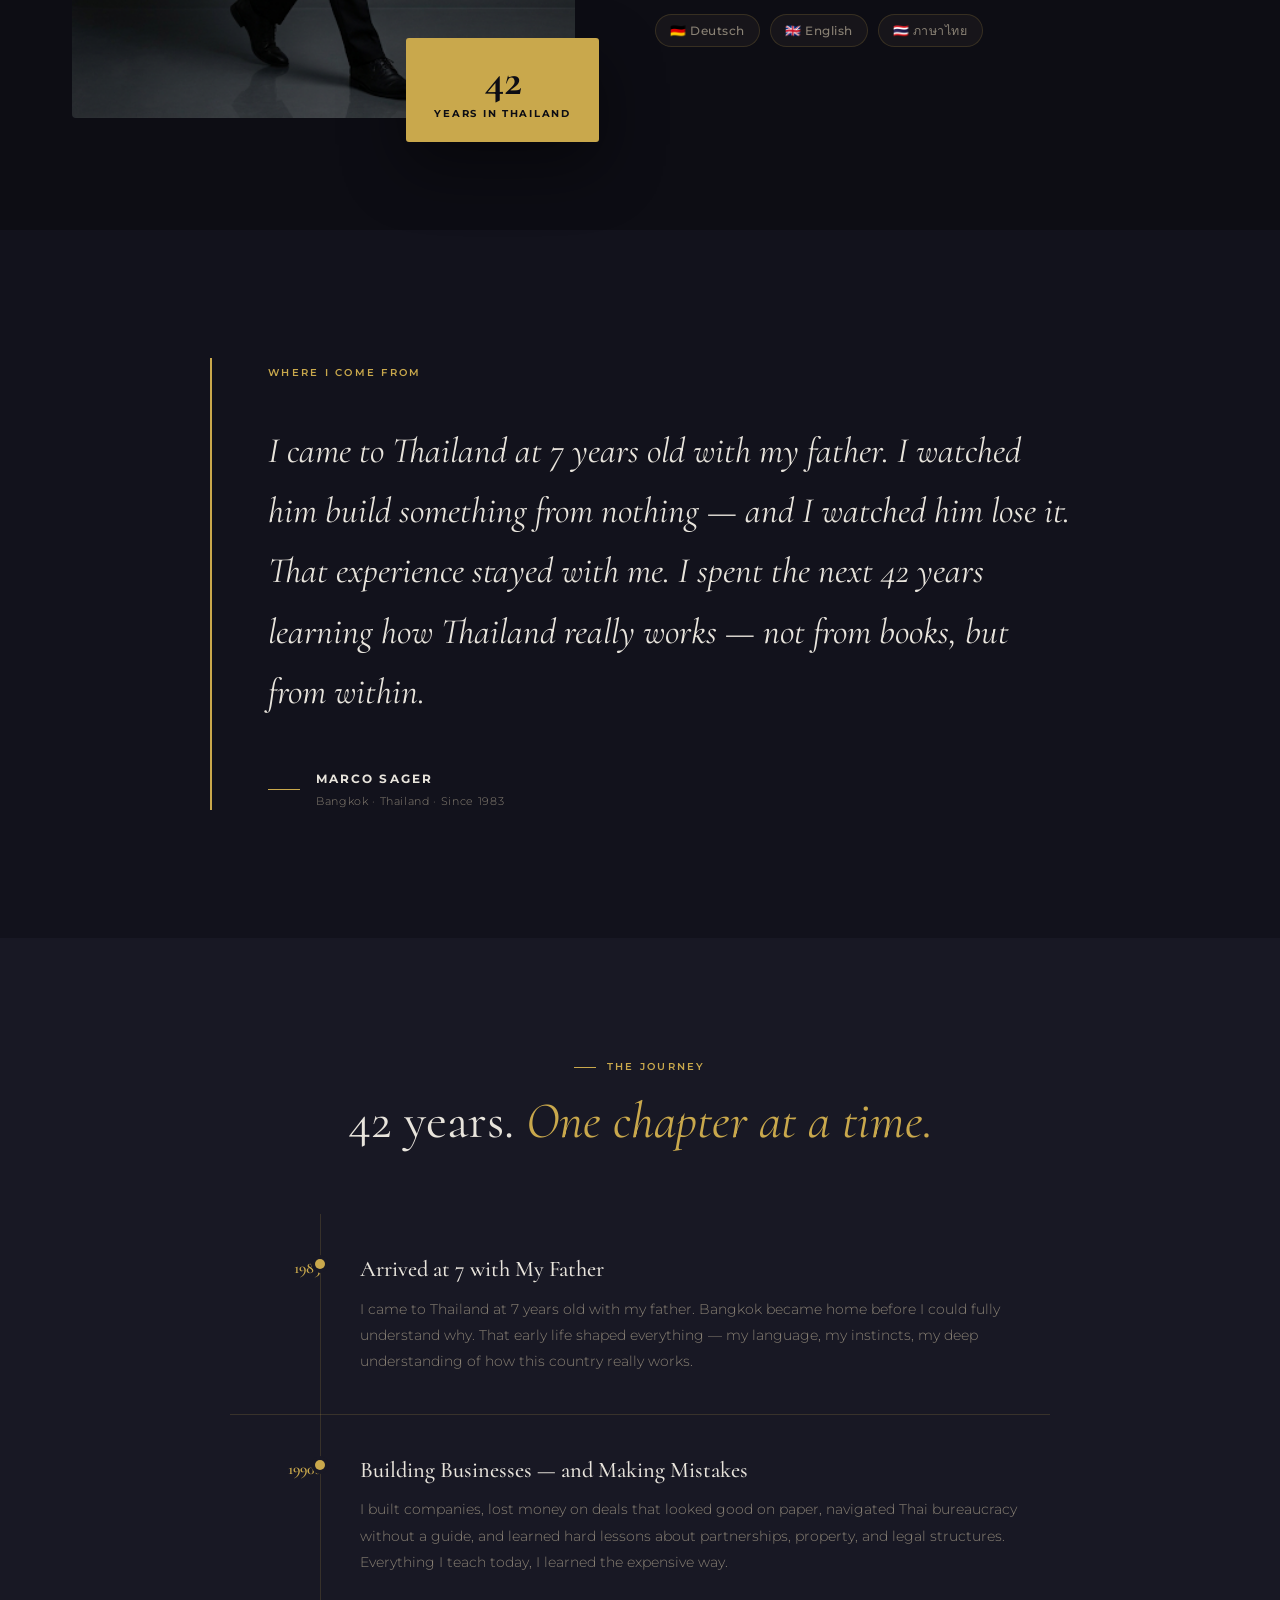
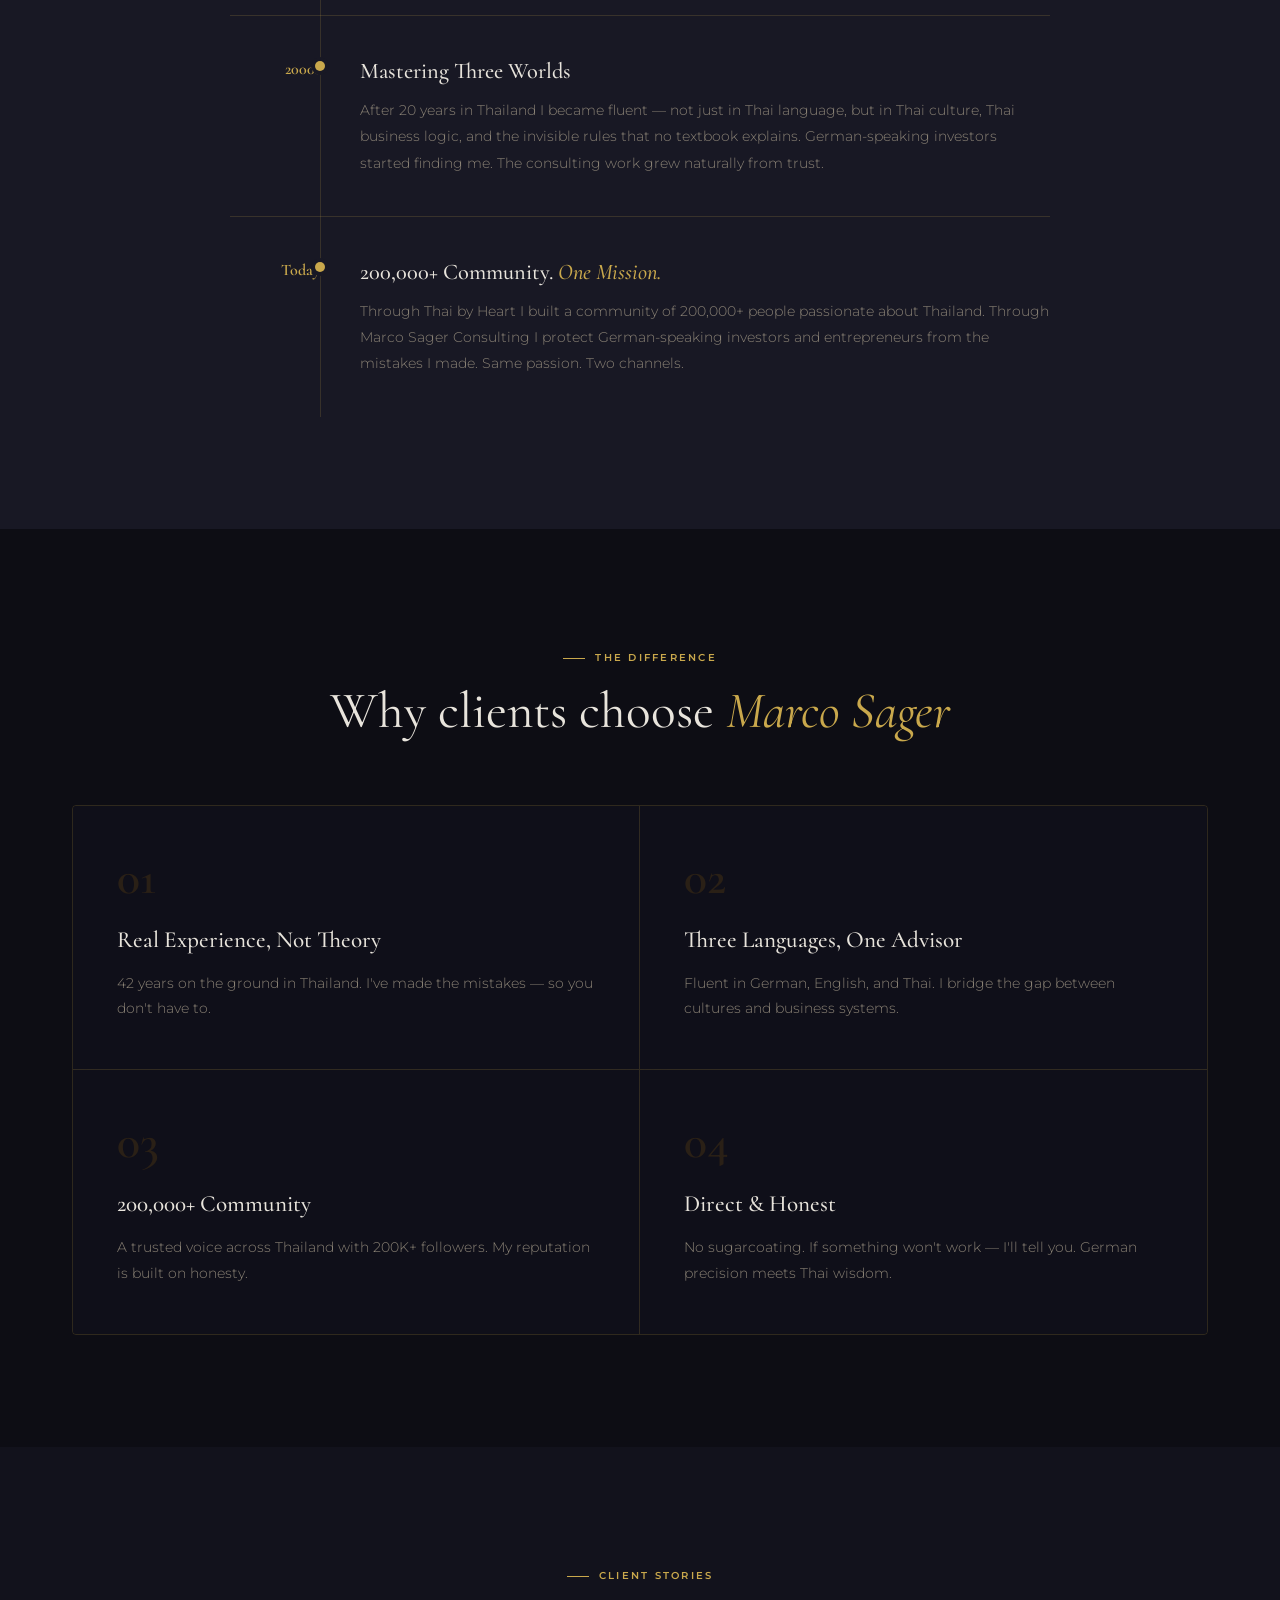
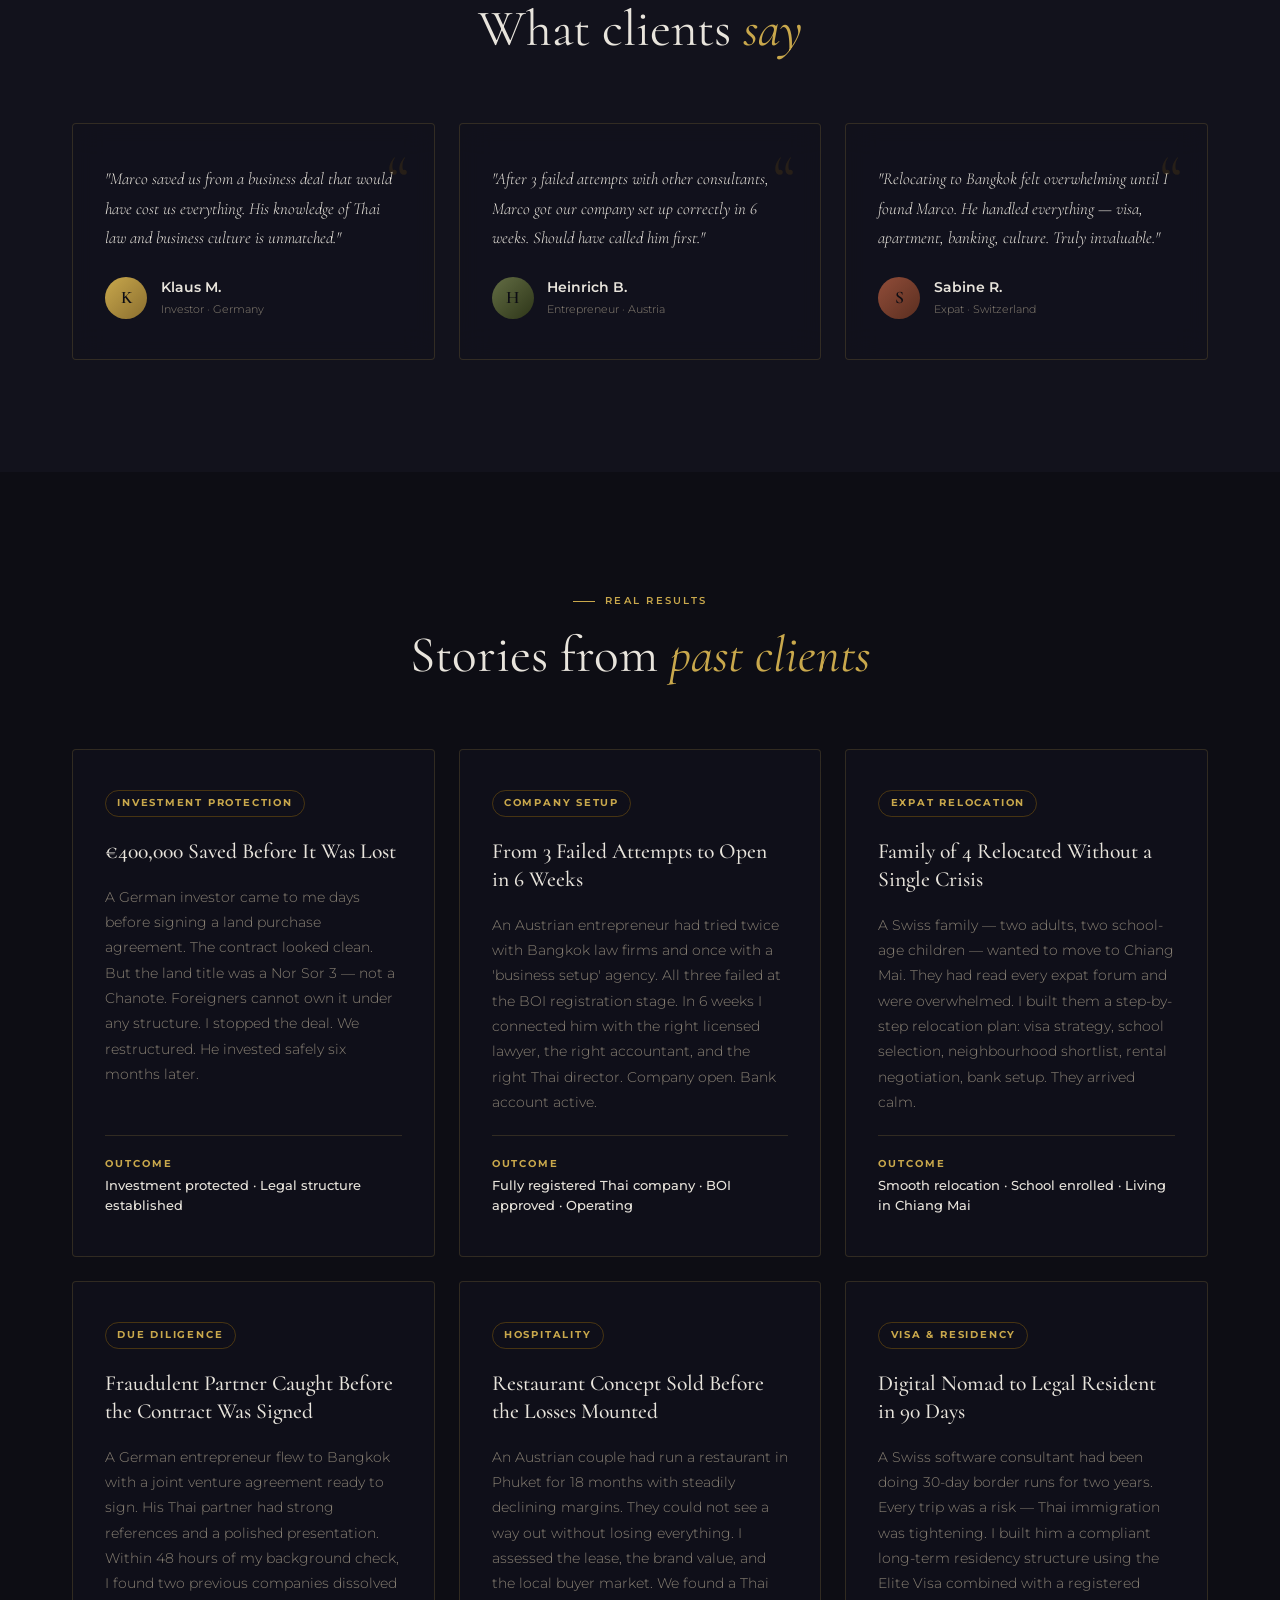
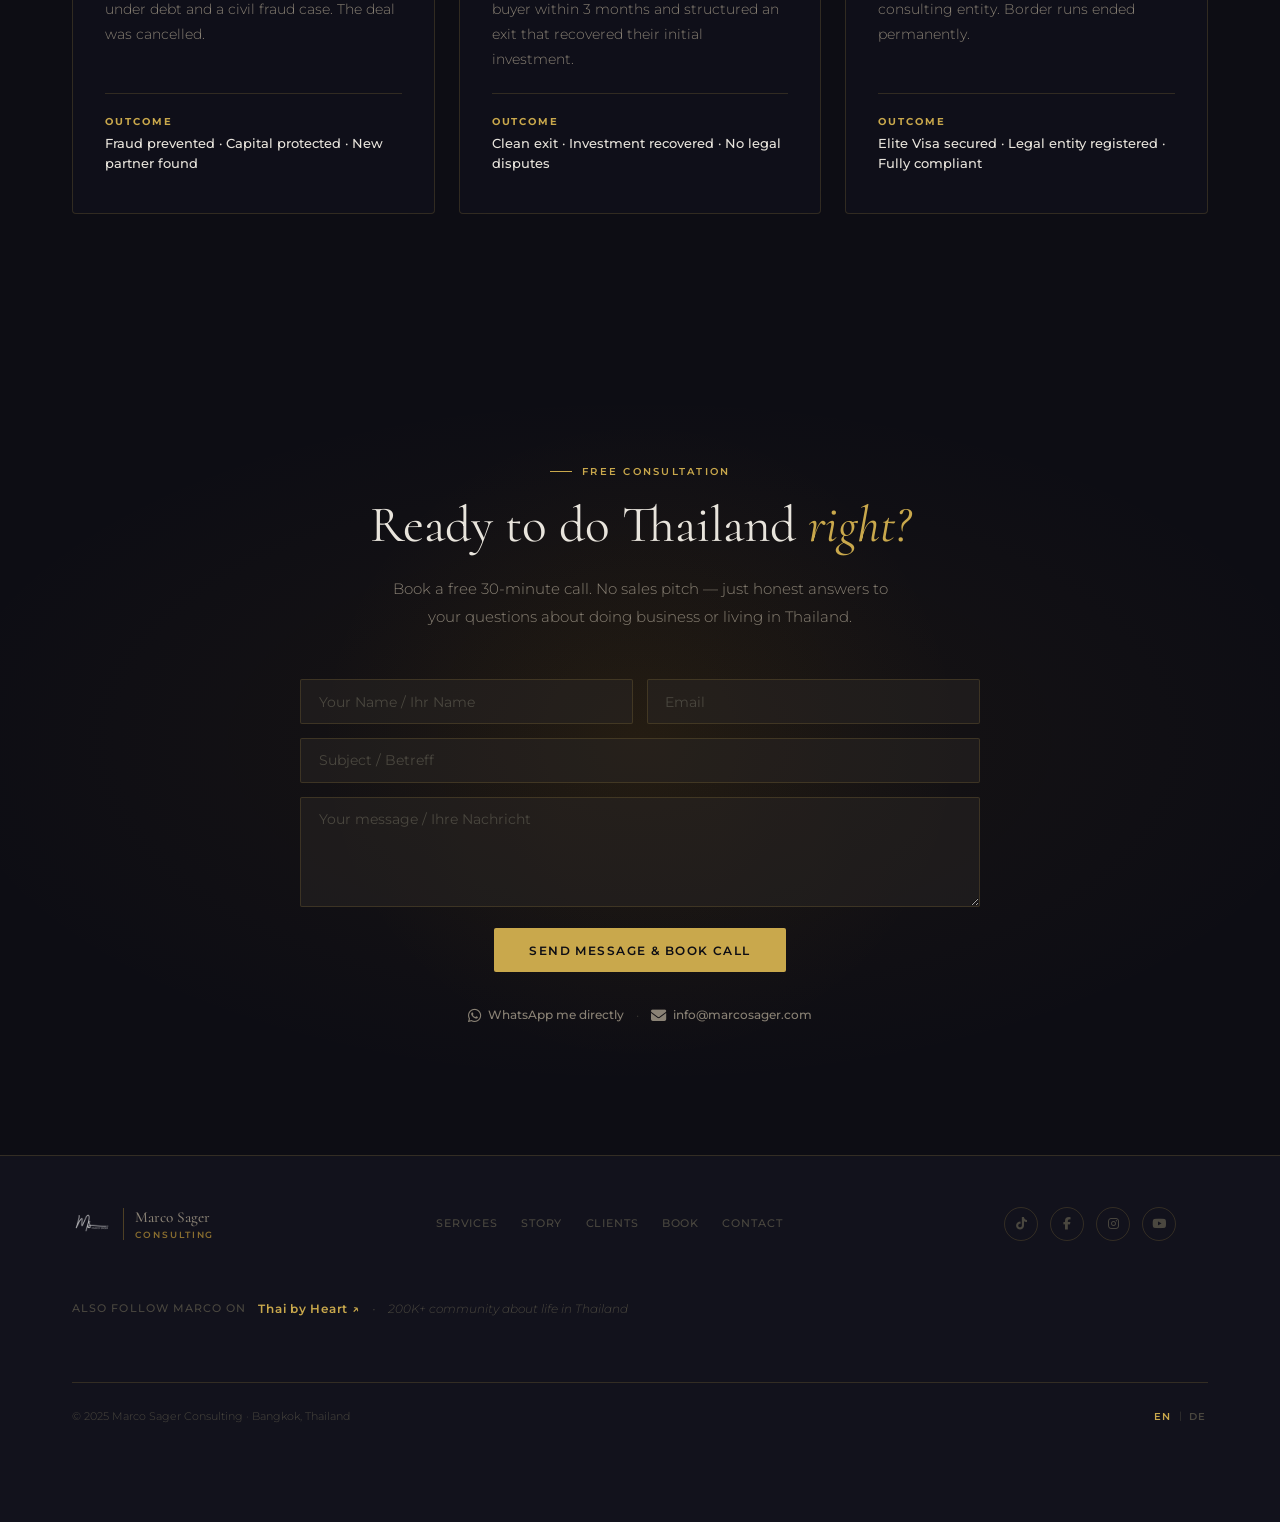
==== commit 2a9742ab: "Add onclick to lang buttons — bypass event listener caching issue" ====
--- a/index.html
+++ b/index.html
@@ -116,9 +116,9 @@
 
         <div class="nav-right">
             <div class="lang-toggle">
-                <button class="lang-btn active" data-lang-switch="en">EN</button>
+                <button class="lang-btn active" data-lang-switch="en" onclick="setLang('en')">EN</button>
                 <span class="lang-sep">|</span>
-                <button class="lang-btn" data-lang-switch="de">DE</button>
+                <button class="lang-btn" data-lang-switch="de" onclick="setLang('de')">DE</button>
             </div>
             <a href="#contact" class="btn-book" data-en="Book a Call" data-de="Gespräch buchen">Book a Call</a>
         </div>
@@ -629,14 +629,14 @@
         <div class="footer-bottom">
             <span>© 2025 Marco Sager Consulting · Bangkok, Thailand</span>
             <div class="lang-toggle lang-toggle--footer">
-                <button class="lang-btn active" data-lang-switch="en">EN</button>
+                <button class="lang-btn active" data-lang-switch="en" onclick="setLang('en')">EN</button>
                 <span class="lang-sep">|</span>
-                <button class="lang-btn" data-lang-switch="de">DE</button>
+                <button class="lang-btn" data-lang-switch="de" onclick="setLang('de')">DE</button>
             </div>
         </div>
     </div>
 </footer>
 
-<script src="js/main.js?v=4"></script>
+<script src="js/main.js?v=5"></script>
 </body>
 </html>
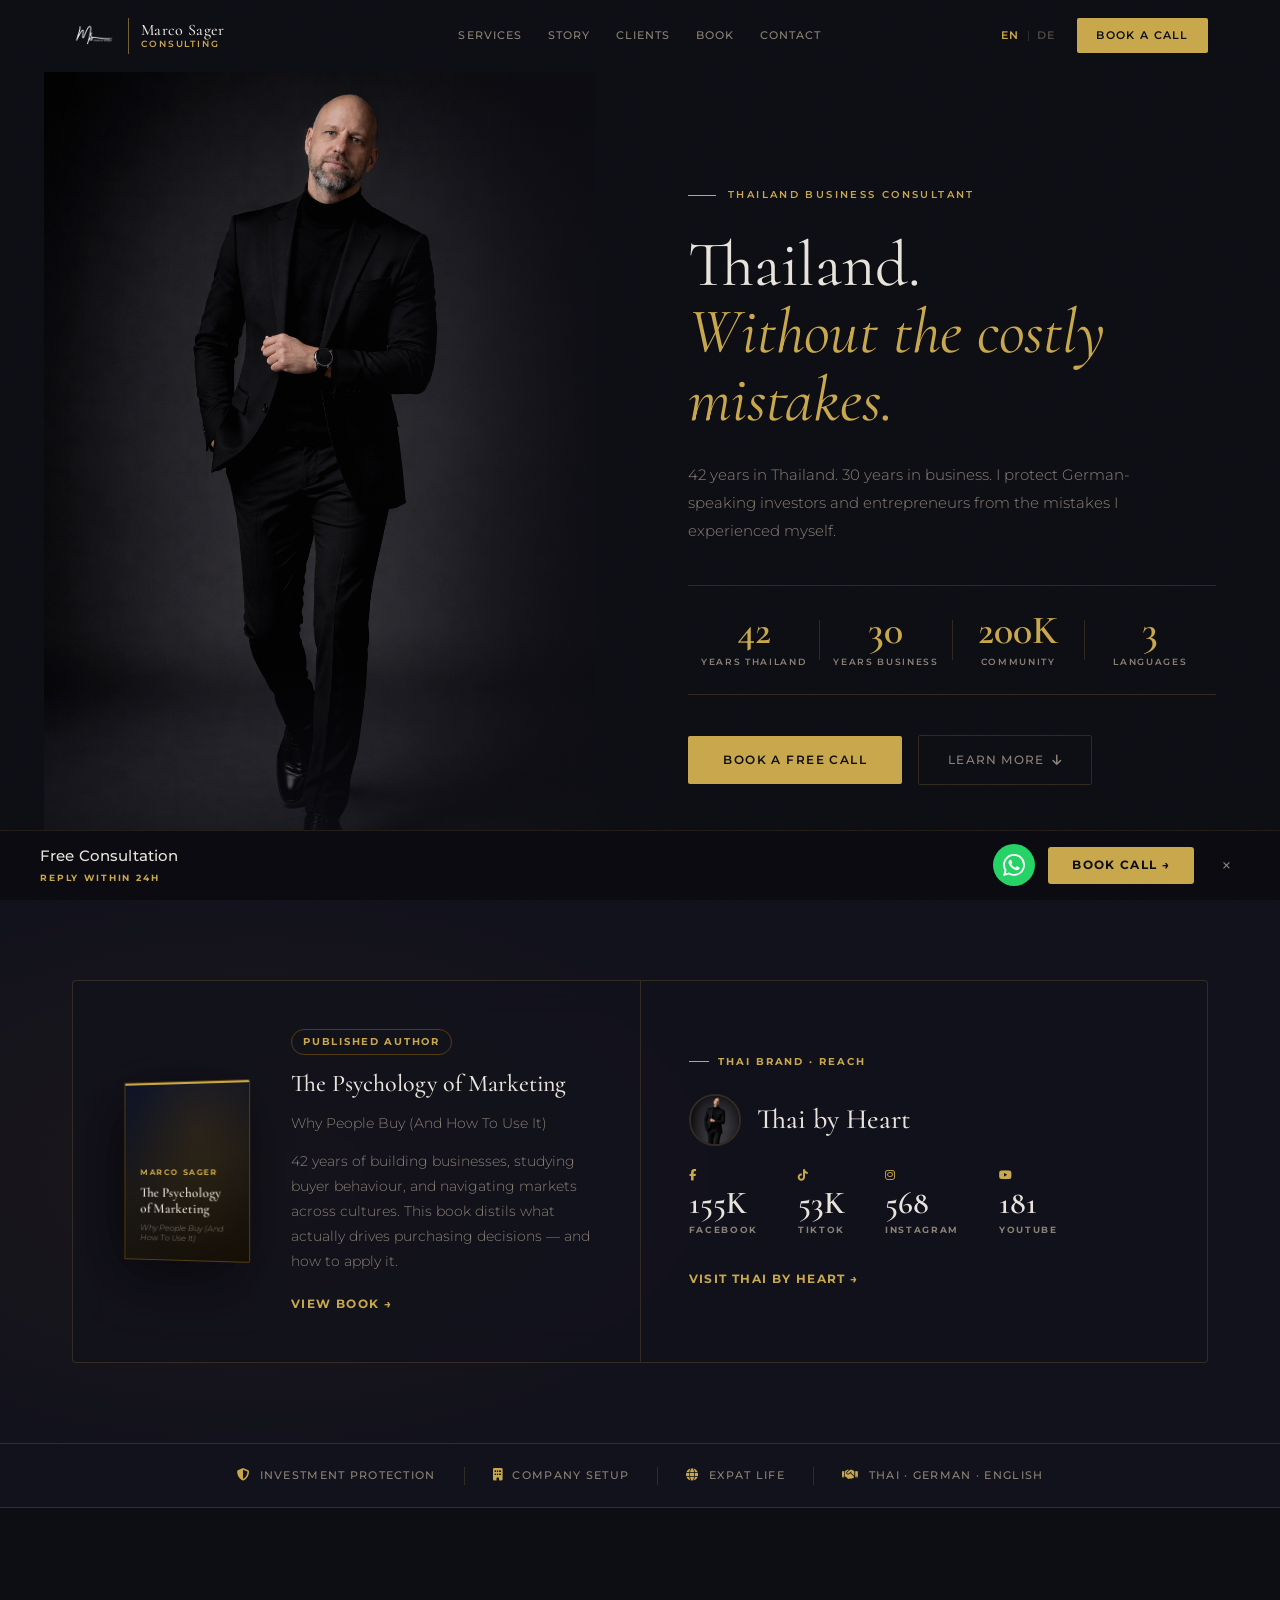
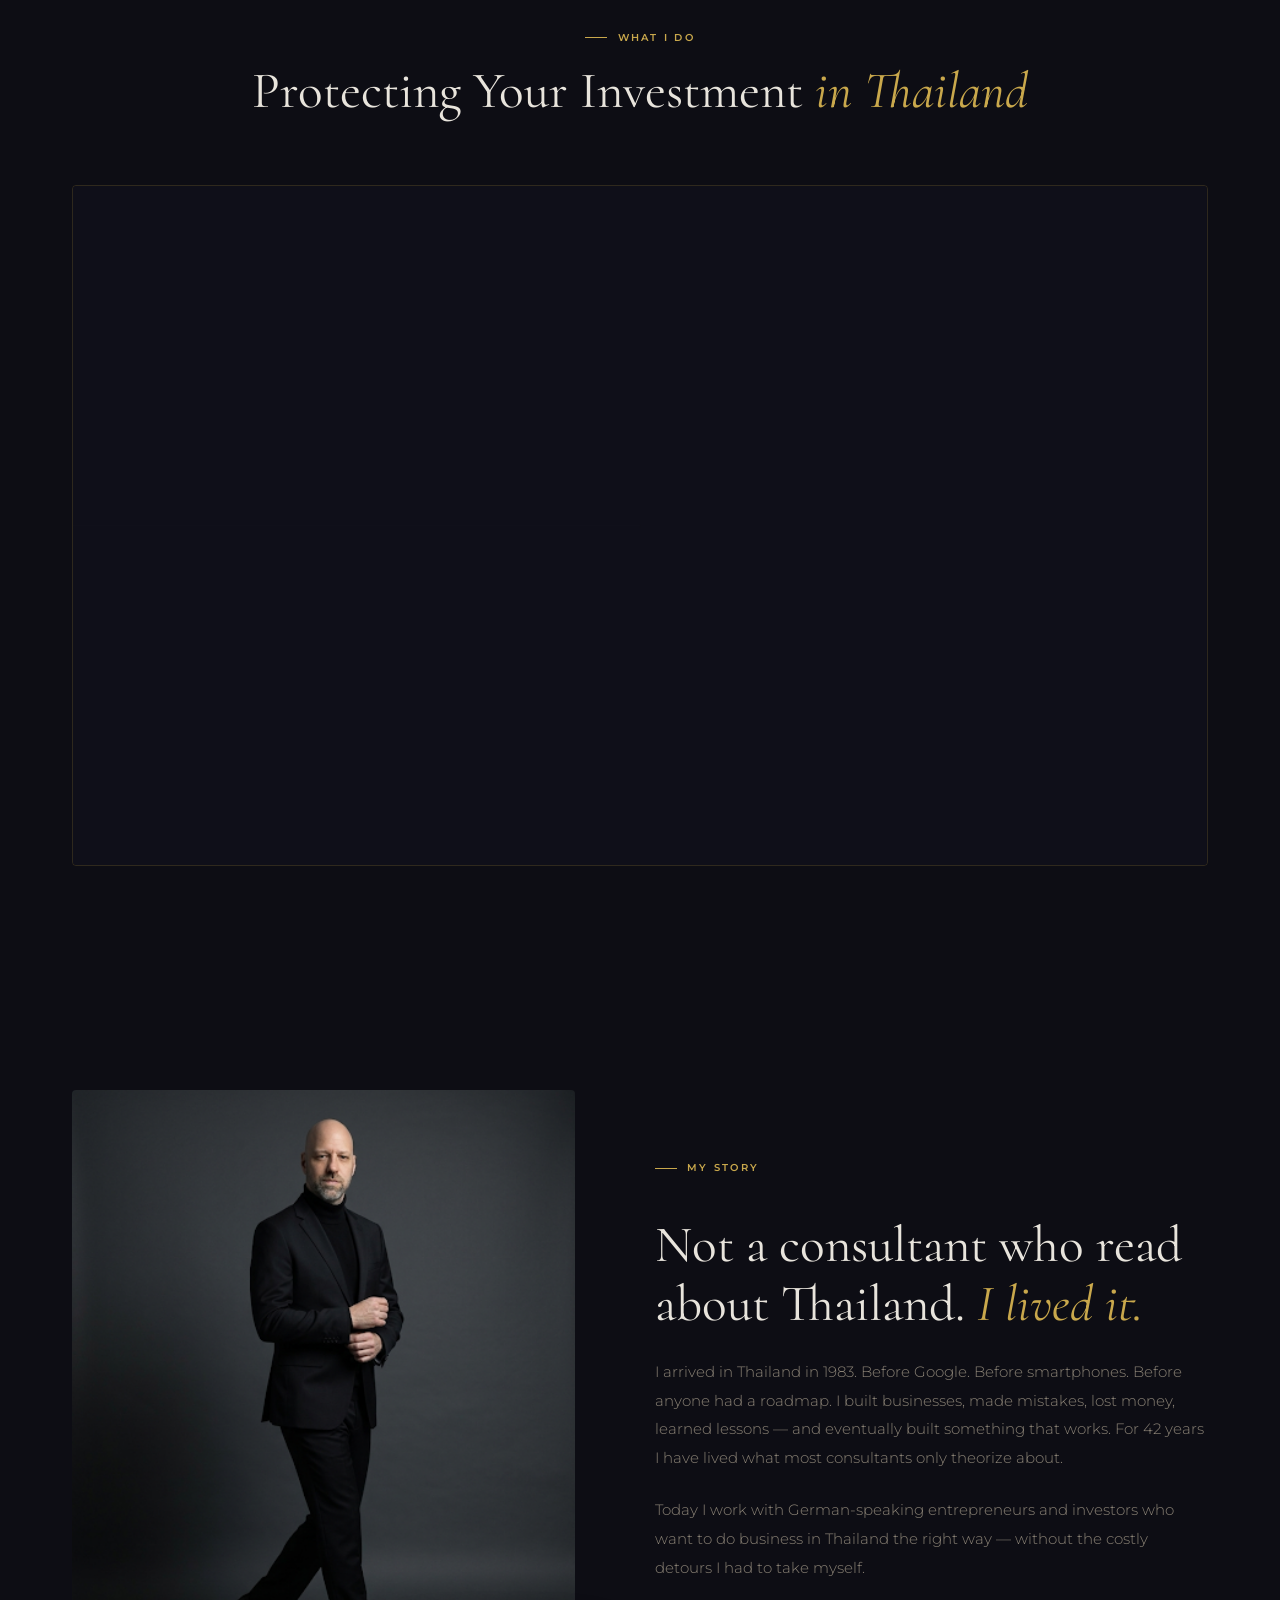
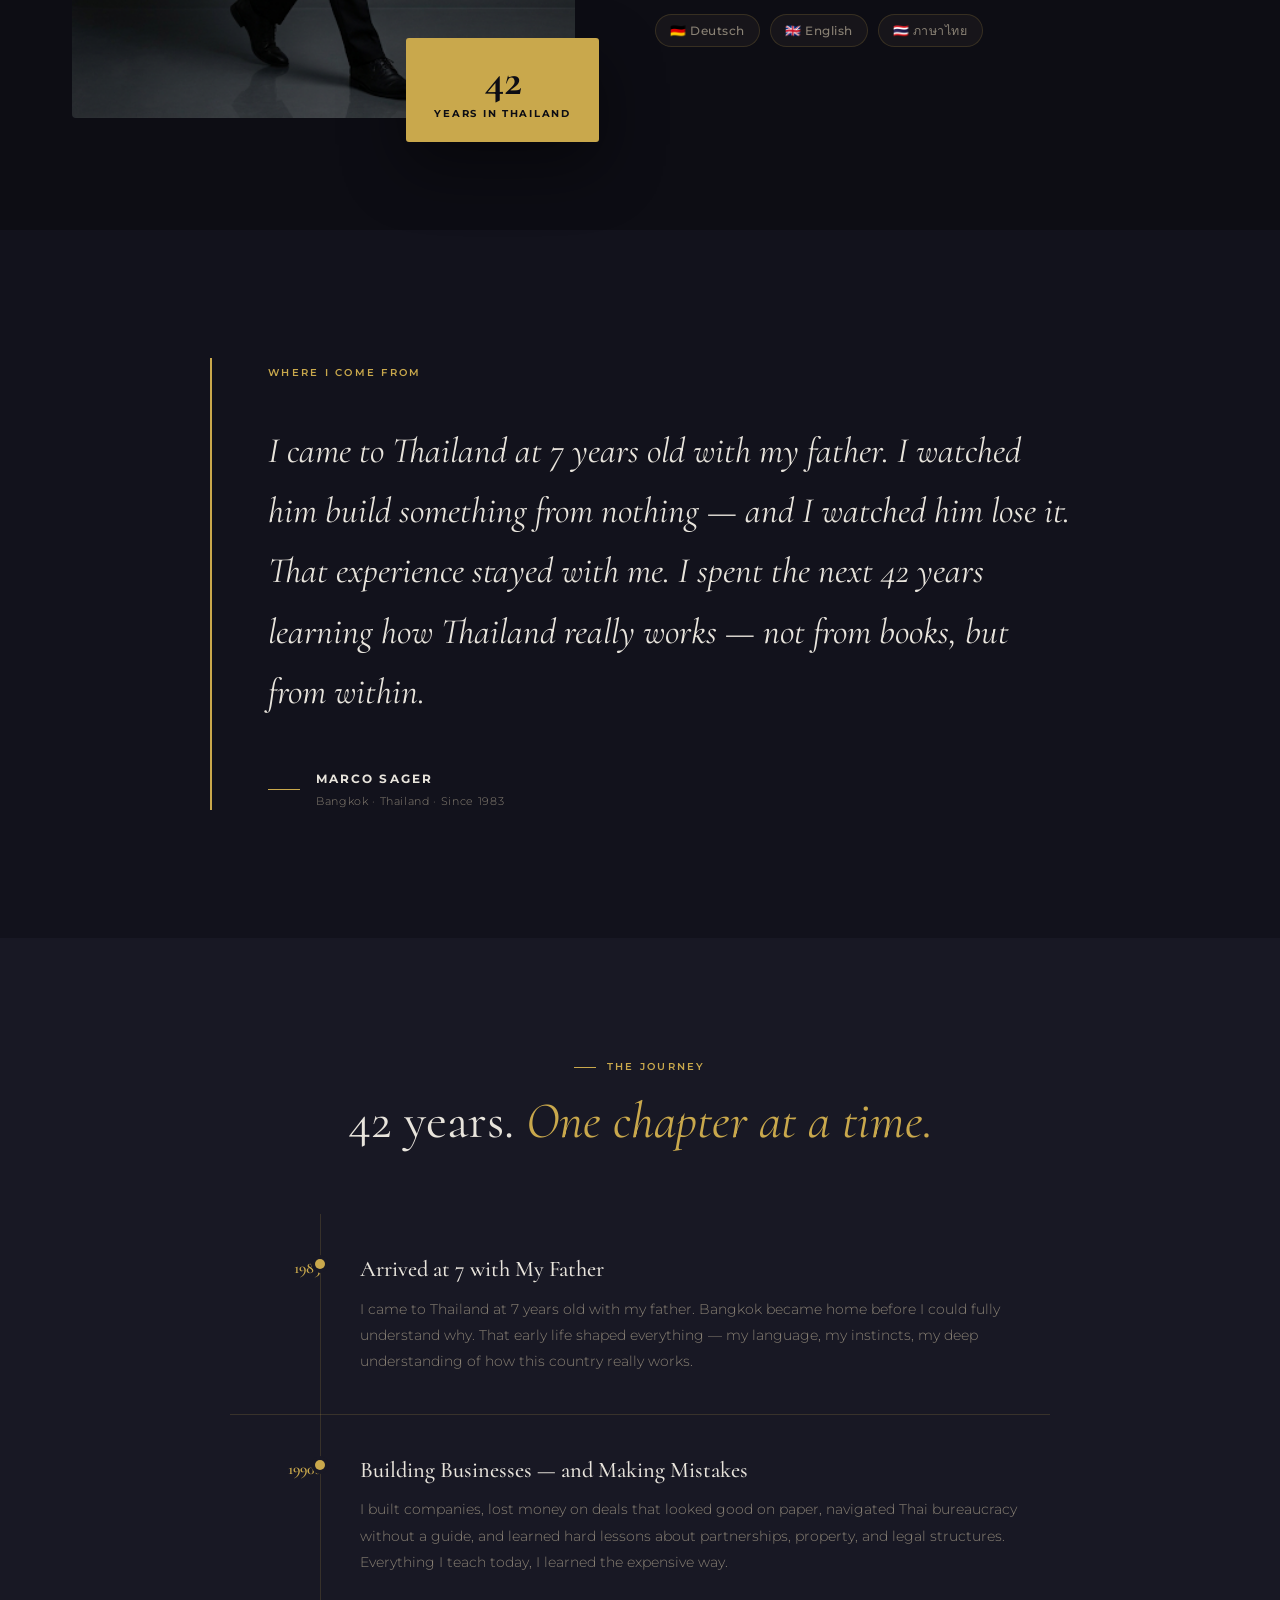
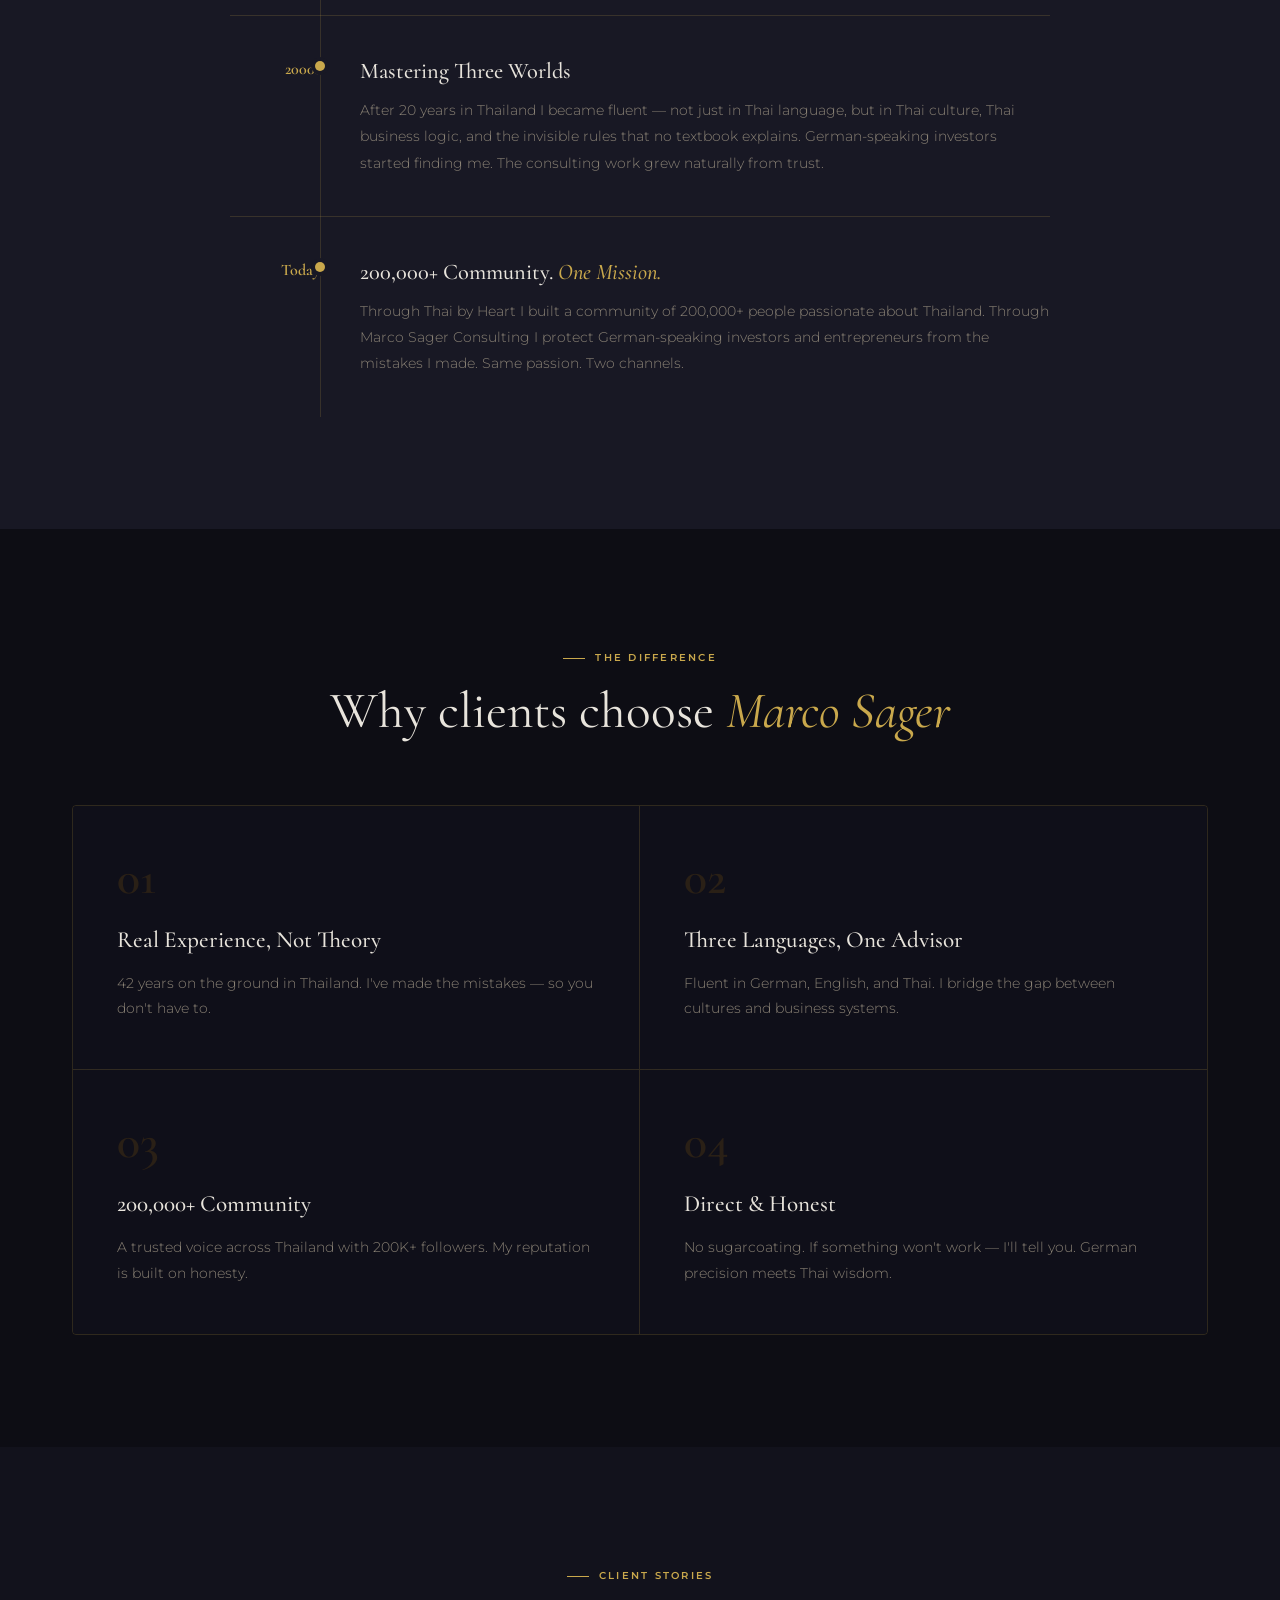
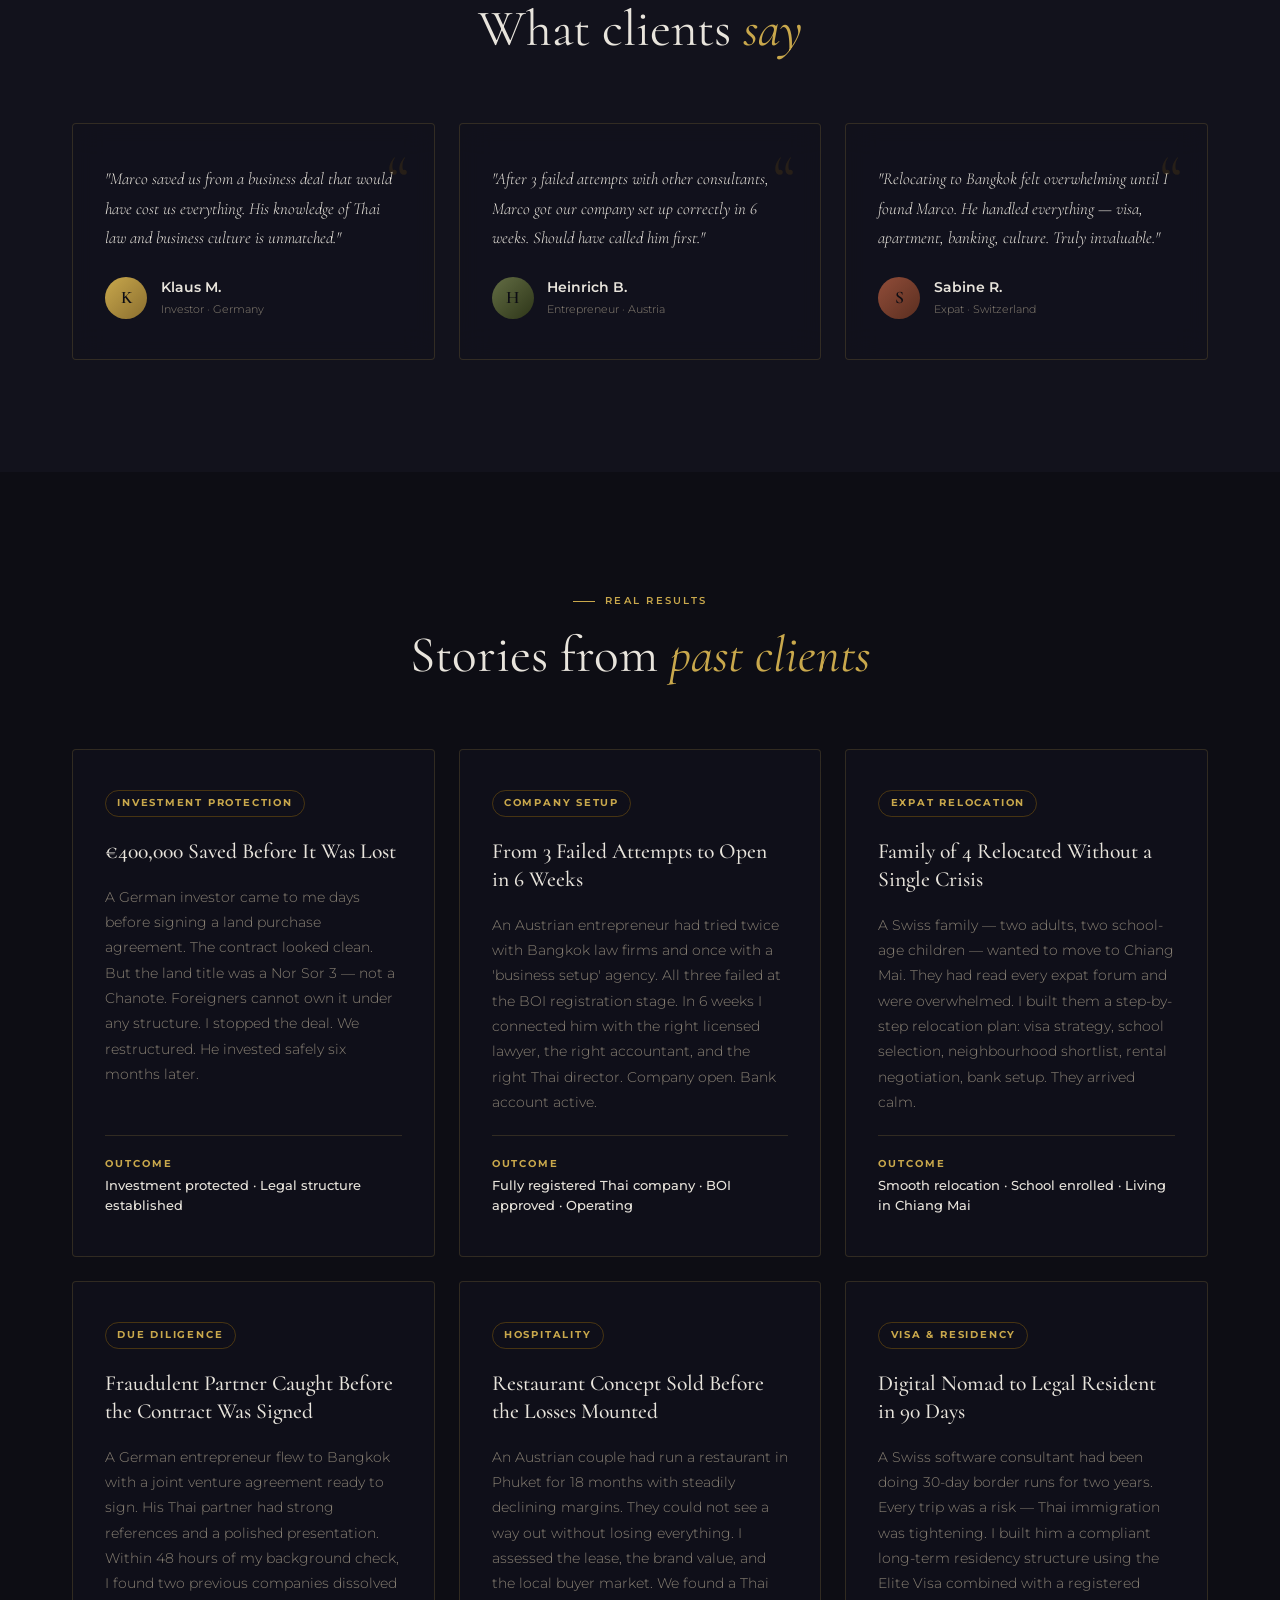
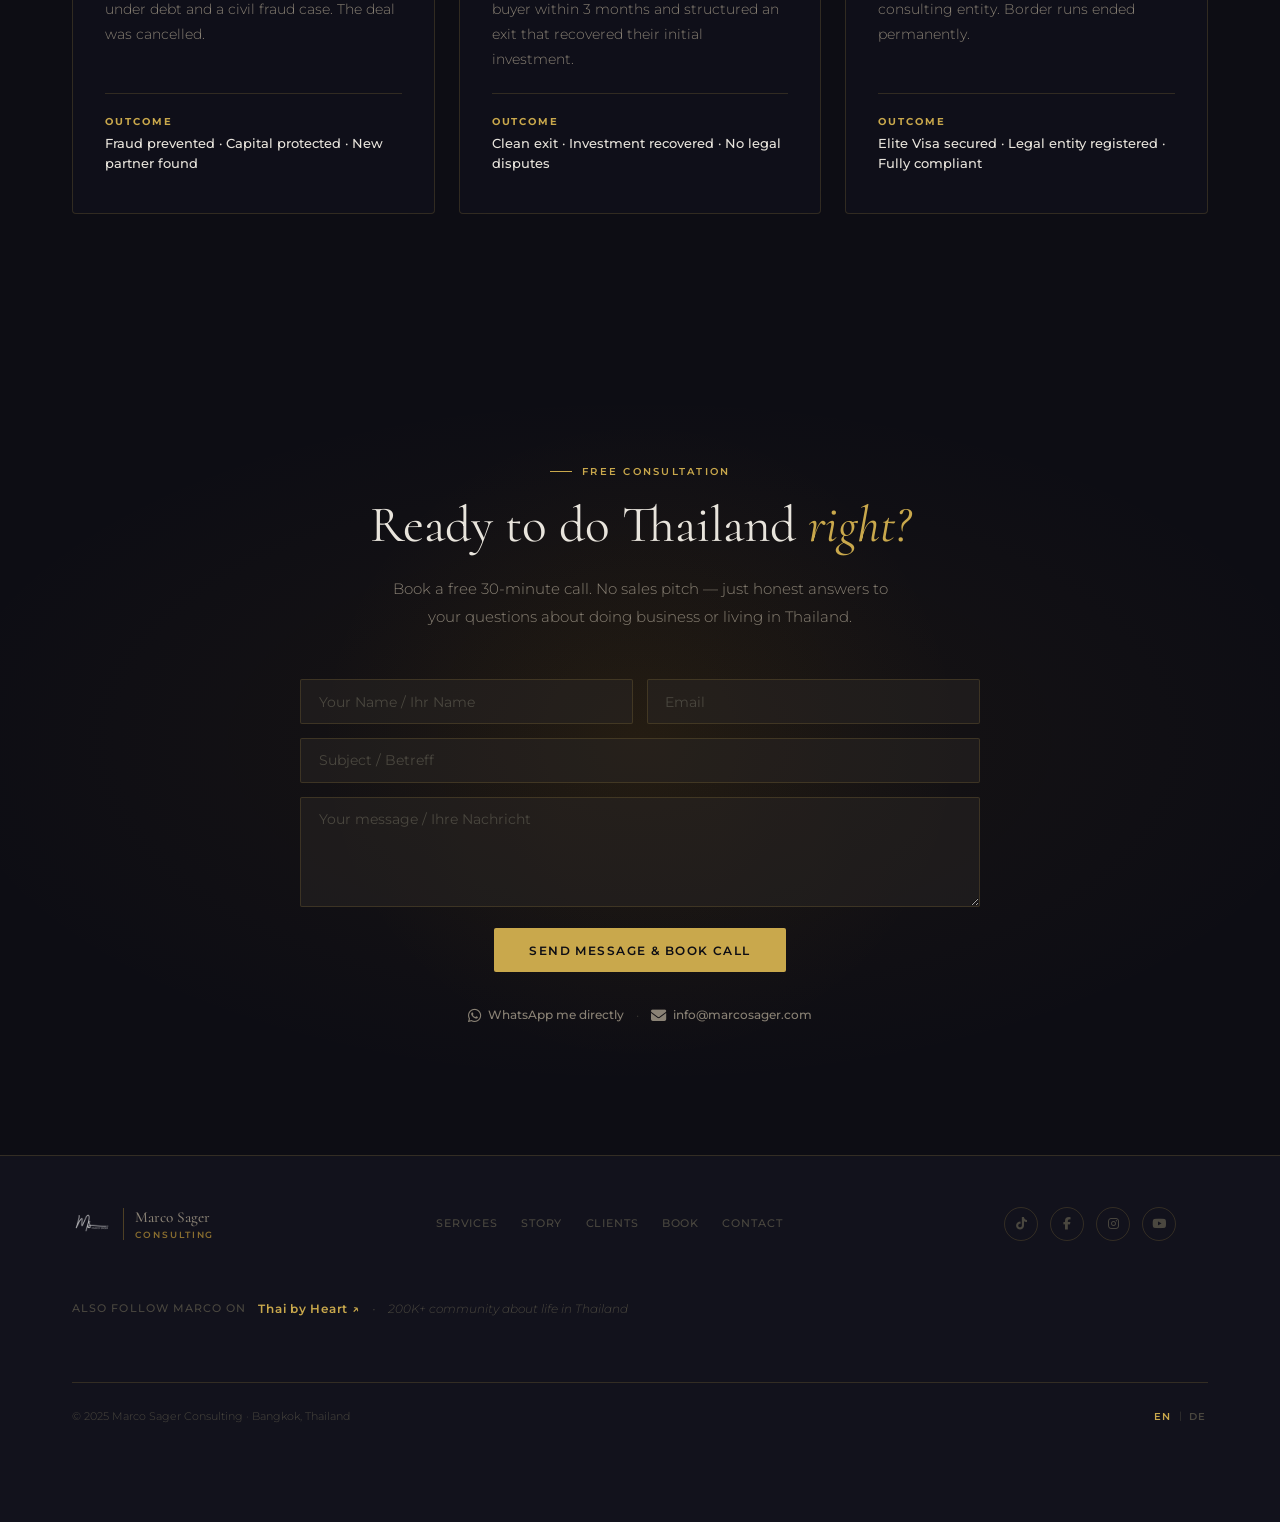
==== commit de680bdb: "Inline setLang — guaranteed defined before main.js runs" ====
--- a/index.html
+++ b/index.html
@@ -637,6 +637,28 @@
     </div>
 </footer>
 
+<script>
+function setLang(lang) {
+  document.documentElement.setAttribute('lang', lang);
+  document.documentElement.setAttribute('data-lang', lang);
+  document.querySelectorAll('[data-lang-switch]').forEach(function(btn) {
+    btn.classList.toggle('active', btn.getAttribute('data-lang-switch') === lang);
+  });
+  document.querySelectorAll('[data-en][data-de]').forEach(function(el) {
+    var val = el.getAttribute('data-' + lang);
+    if (val) el.innerHTML = val;
+  });
+  document.querySelectorAll('[data-en-placeholder]').forEach(function(el) {
+    var ph = el.getAttribute('data-' + lang + '-placeholder');
+    if (ph) el.setAttribute('placeholder', ph);
+  });
+  try { localStorage.setItem('ms-lang', lang); } catch(e) {}
+}
+try {
+  var _l = localStorage.getItem('ms-lang');
+  if (_l) setLang(_l);
+} catch(e) {}
+</script>
 <script src="js/main.js?v=5"></script>
 </body>
 </html>
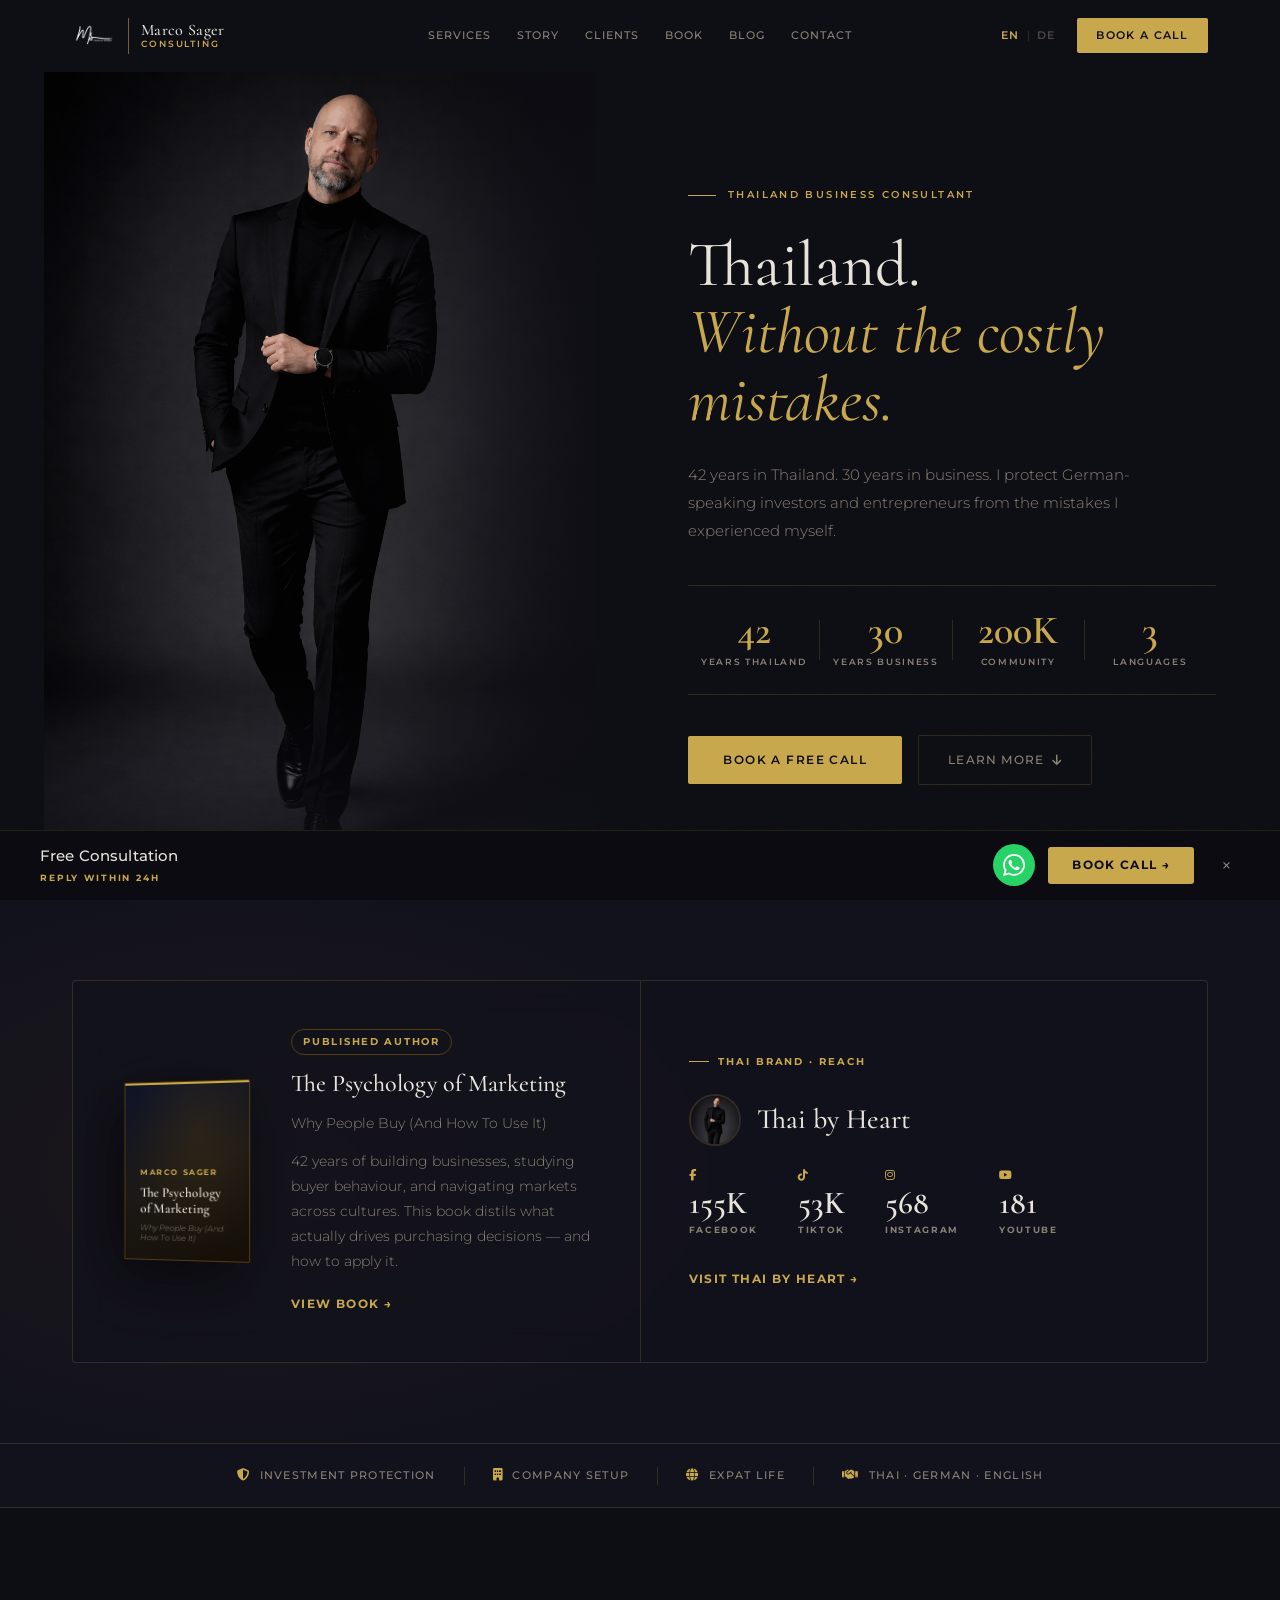
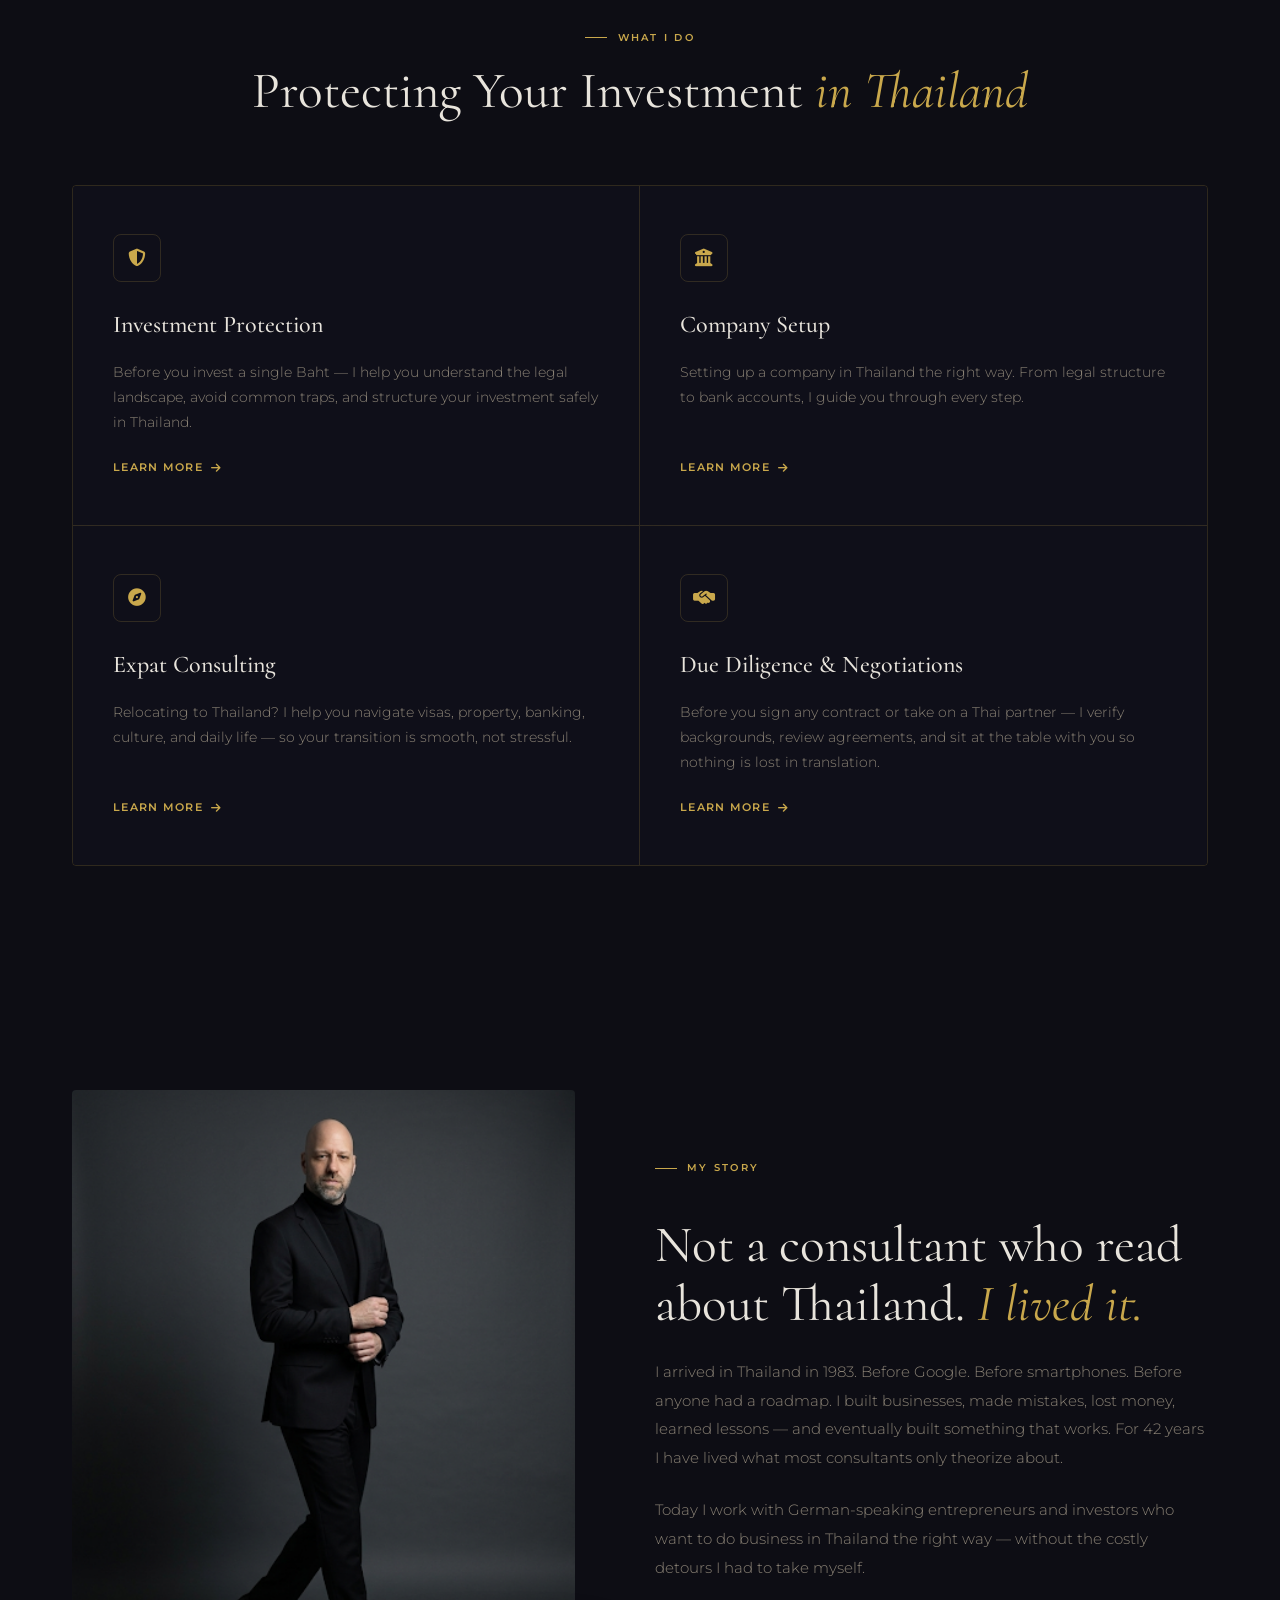
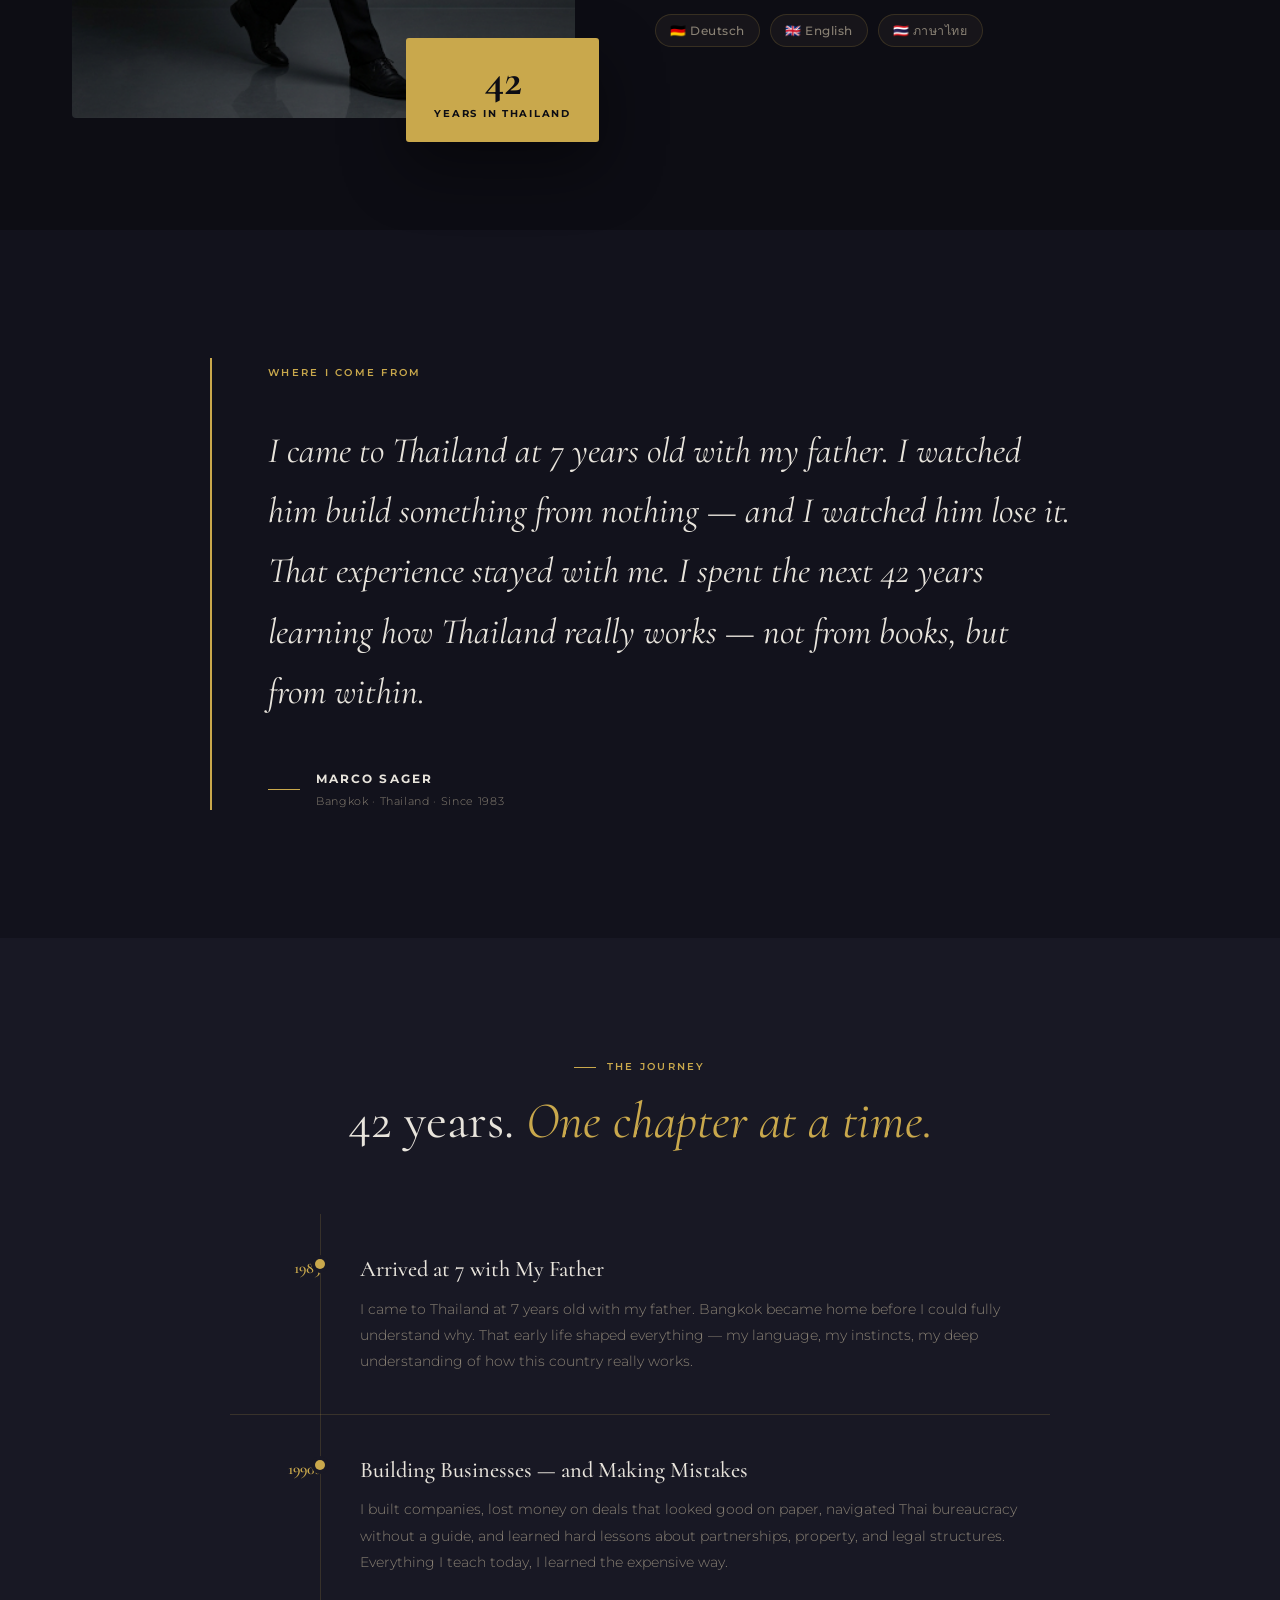
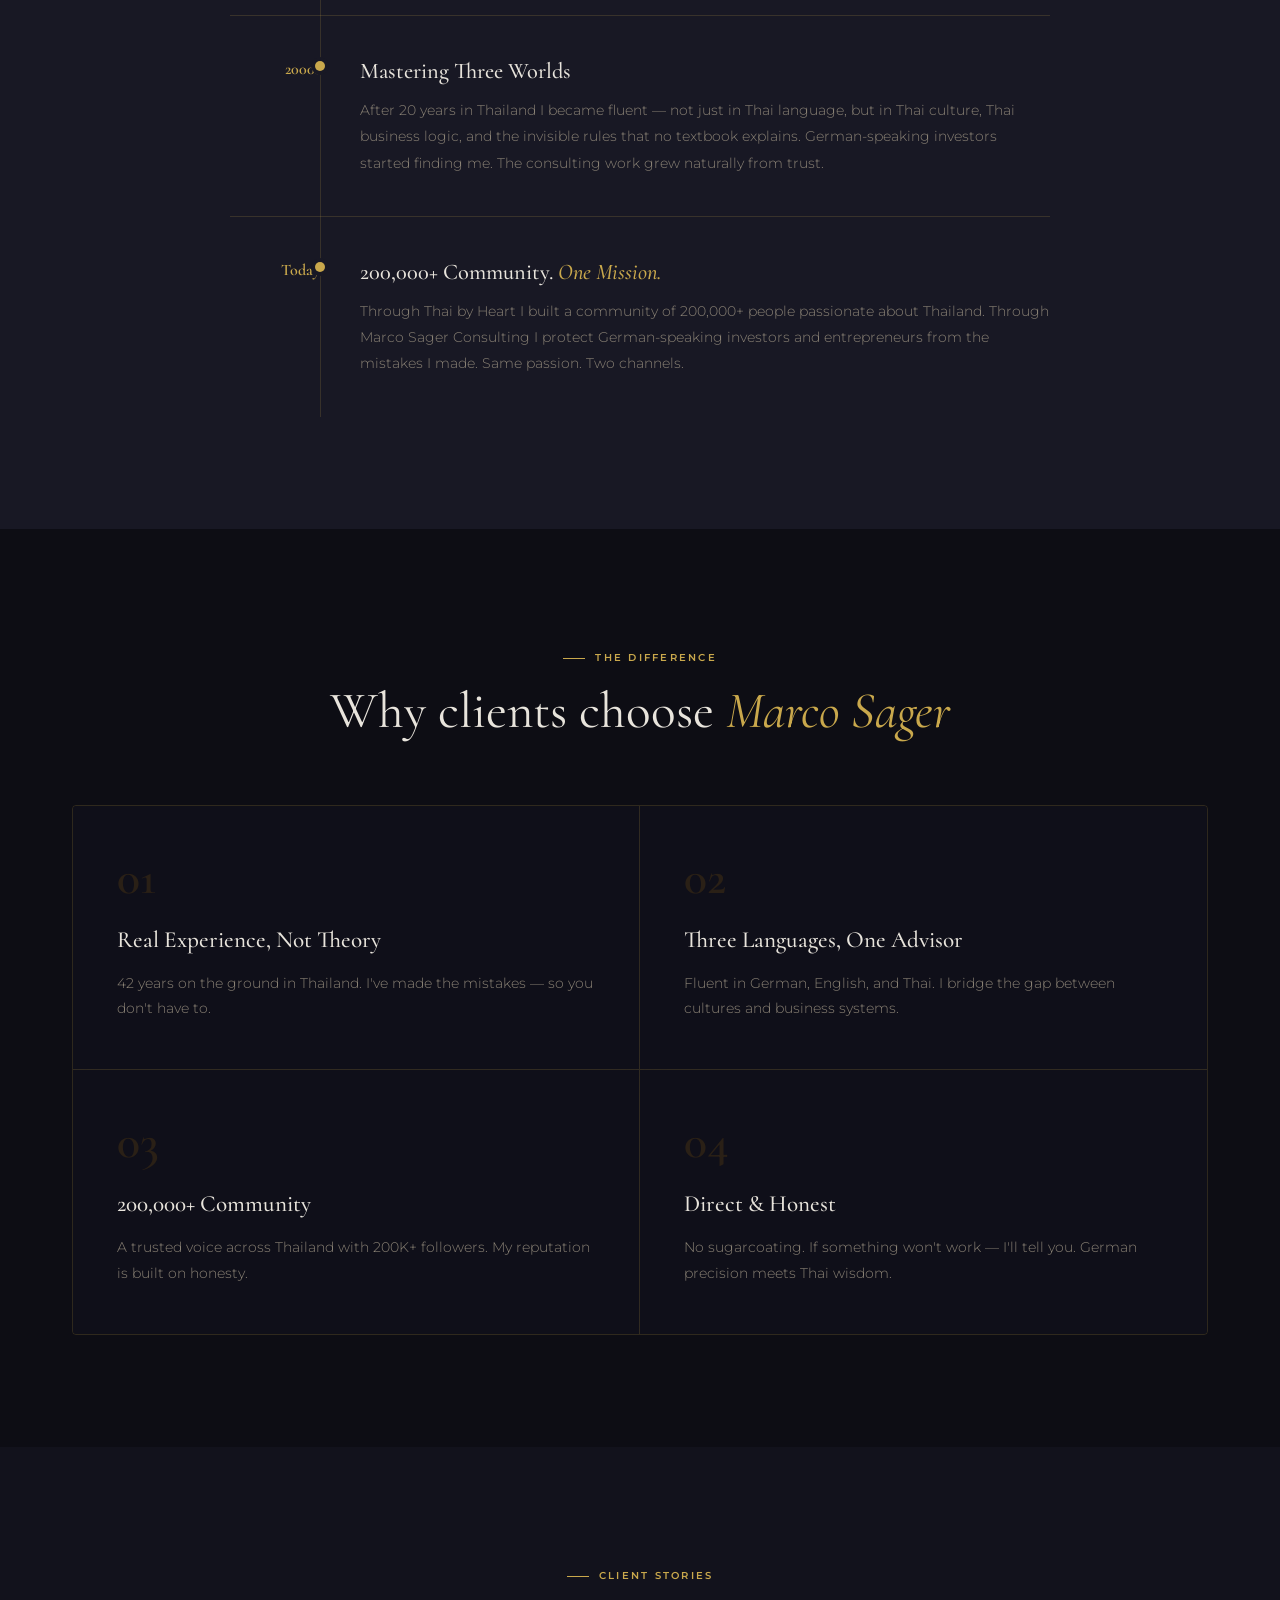
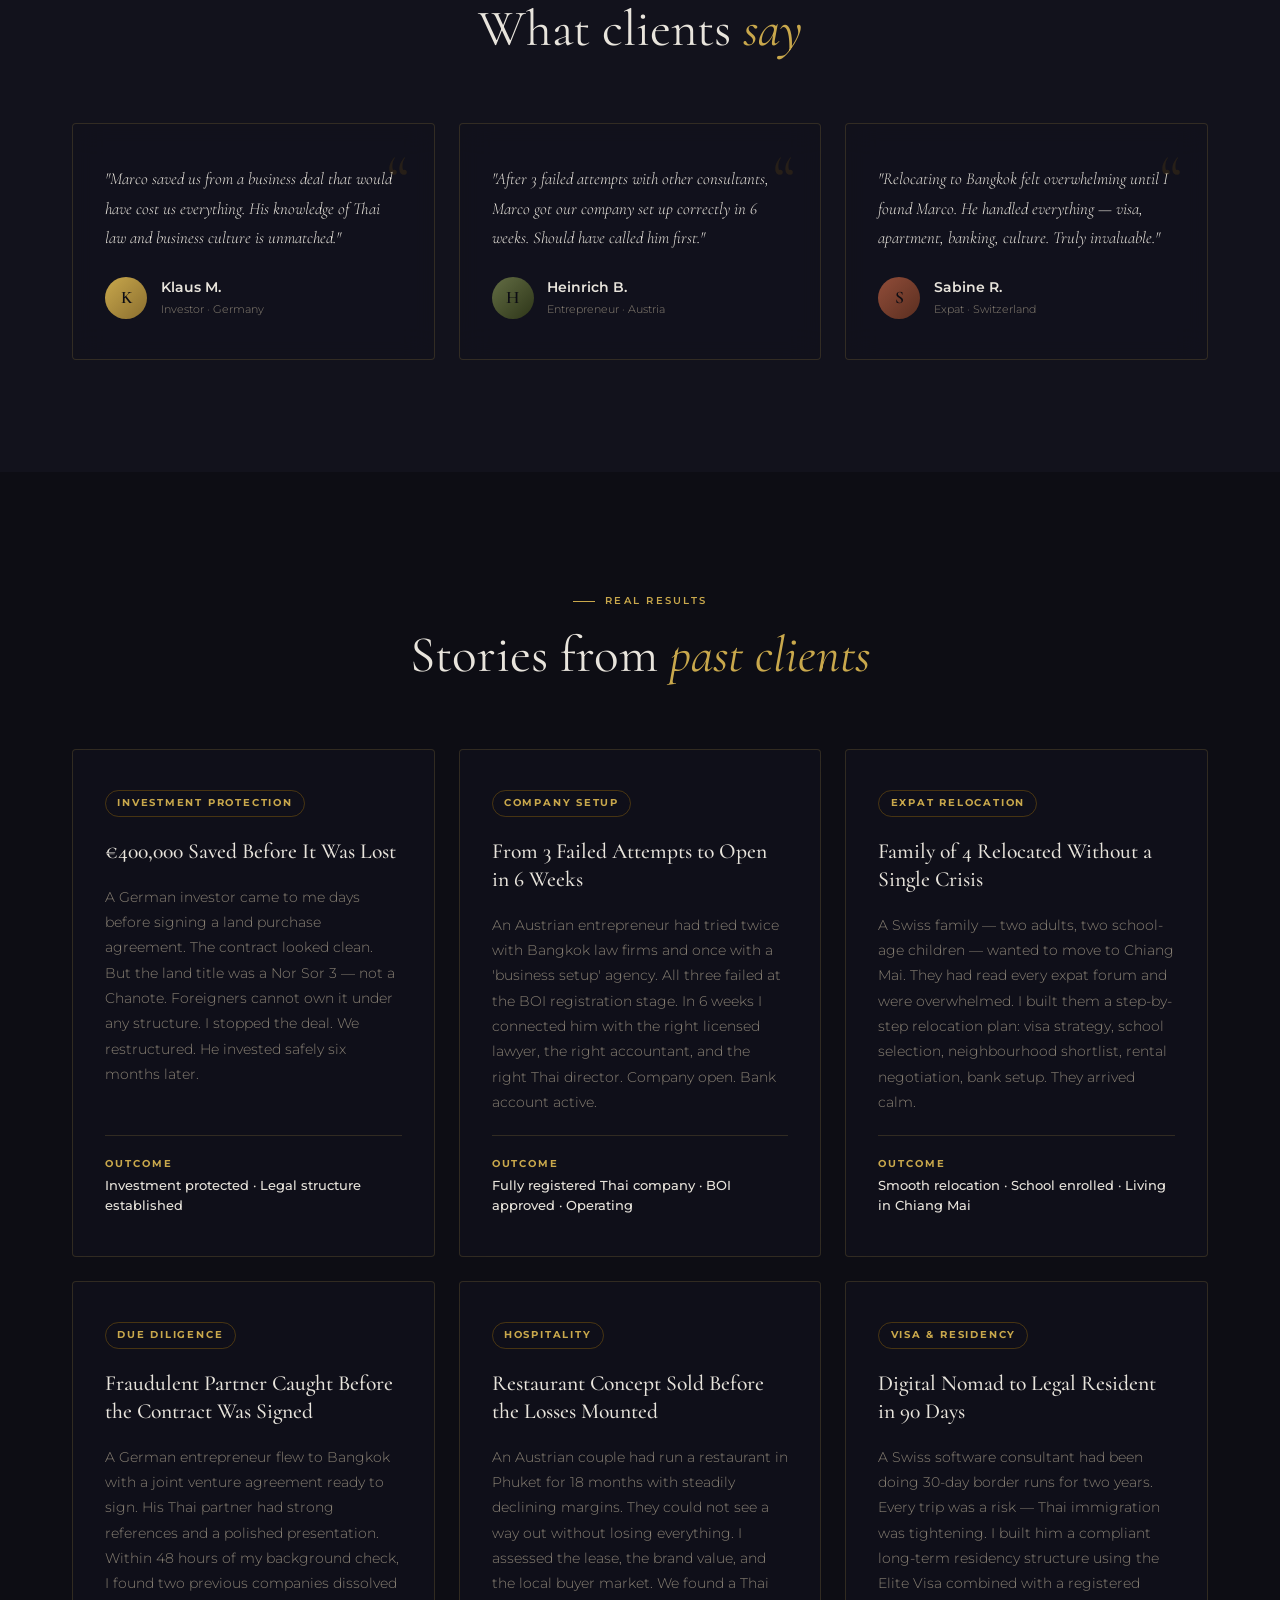
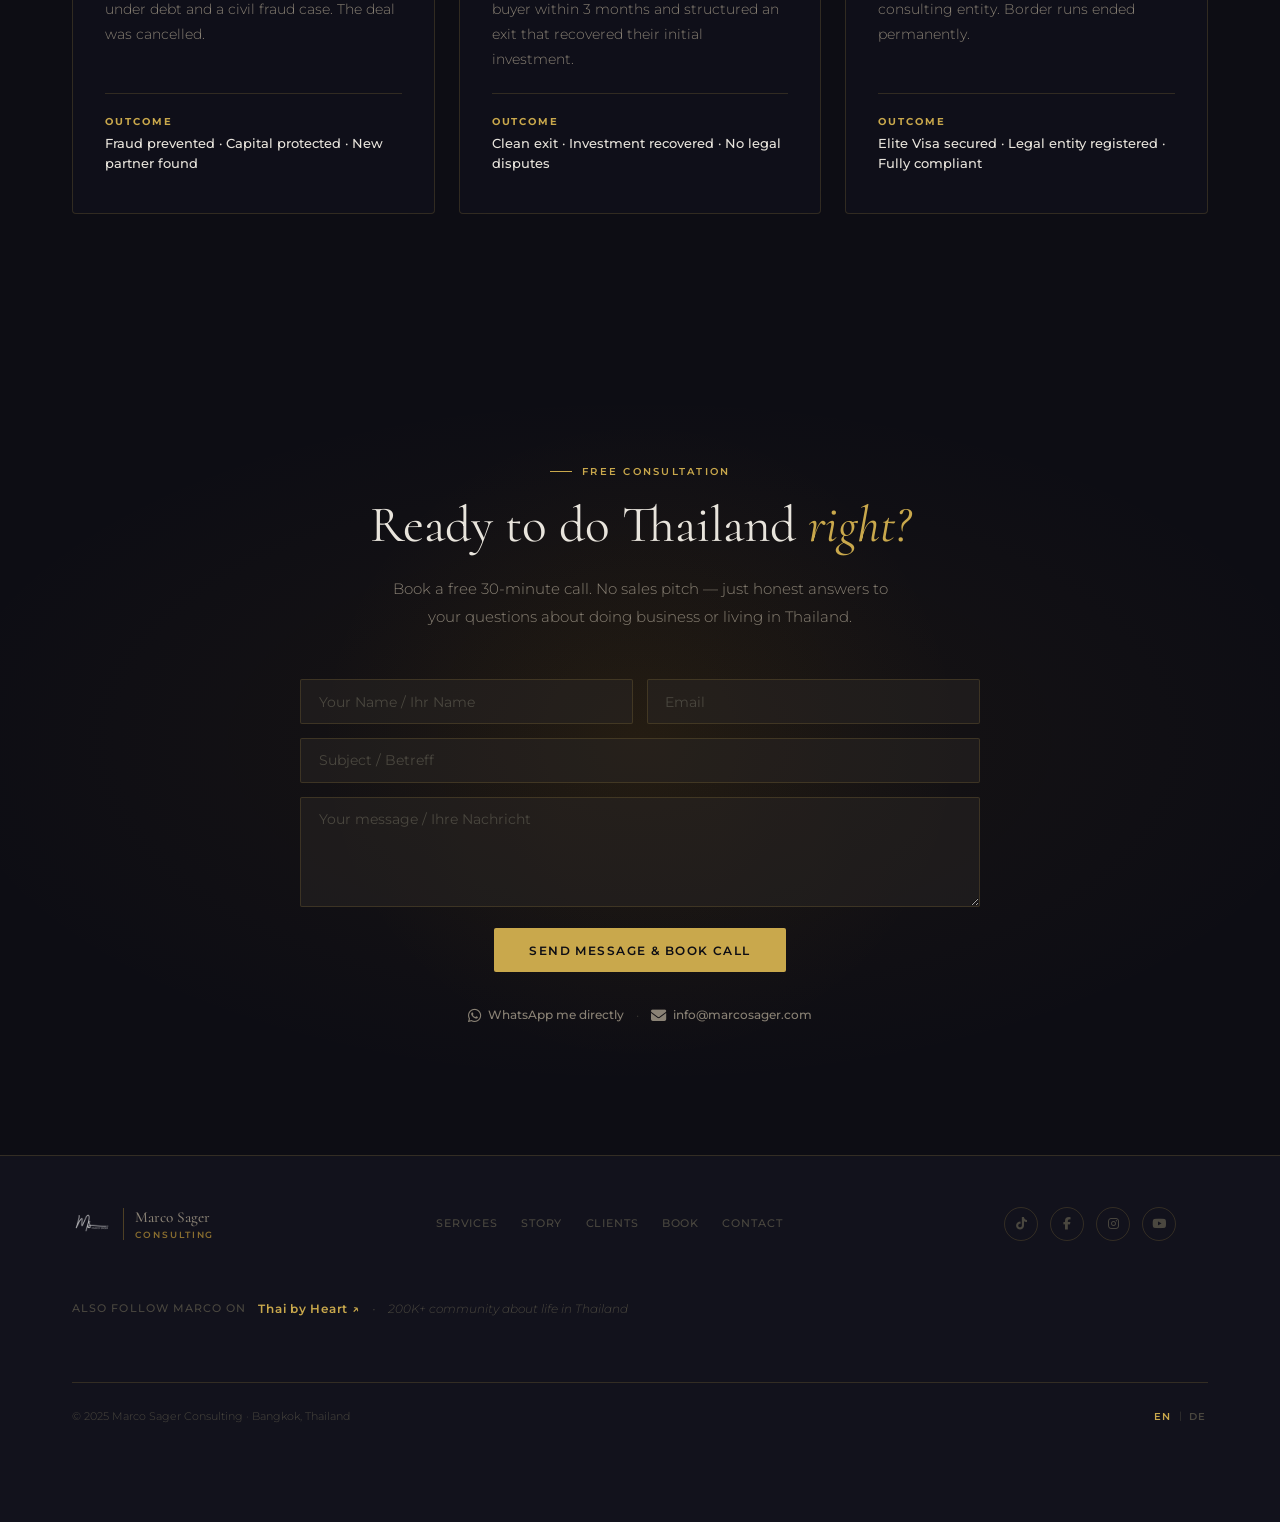
==== commit f43543bc: "Add blog with listing page, post template, and Fehler #01 article - blog/index.html: listing page wi" ====
--- a/index.html
+++ b/index.html
@@ -111,6 +111,7 @@
             <a href="#story" class="nav-link" data-en="Story" data-de="Geschichte">Story</a>
             <a href="#clients" class="nav-link" data-en="Clients" data-de="Klienten">Clients</a>
             <a href="#book" class="nav-link" data-en="Book" data-de="Buch">Book</a>
+            <a href="blog/index.html" class="nav-link" data-en="Blog" data-de="Blog">Blog</a>
             <a href="#contact" class="nav-link" data-en="Contact" data-de="Kontakt">Contact</a>
         </div>
 
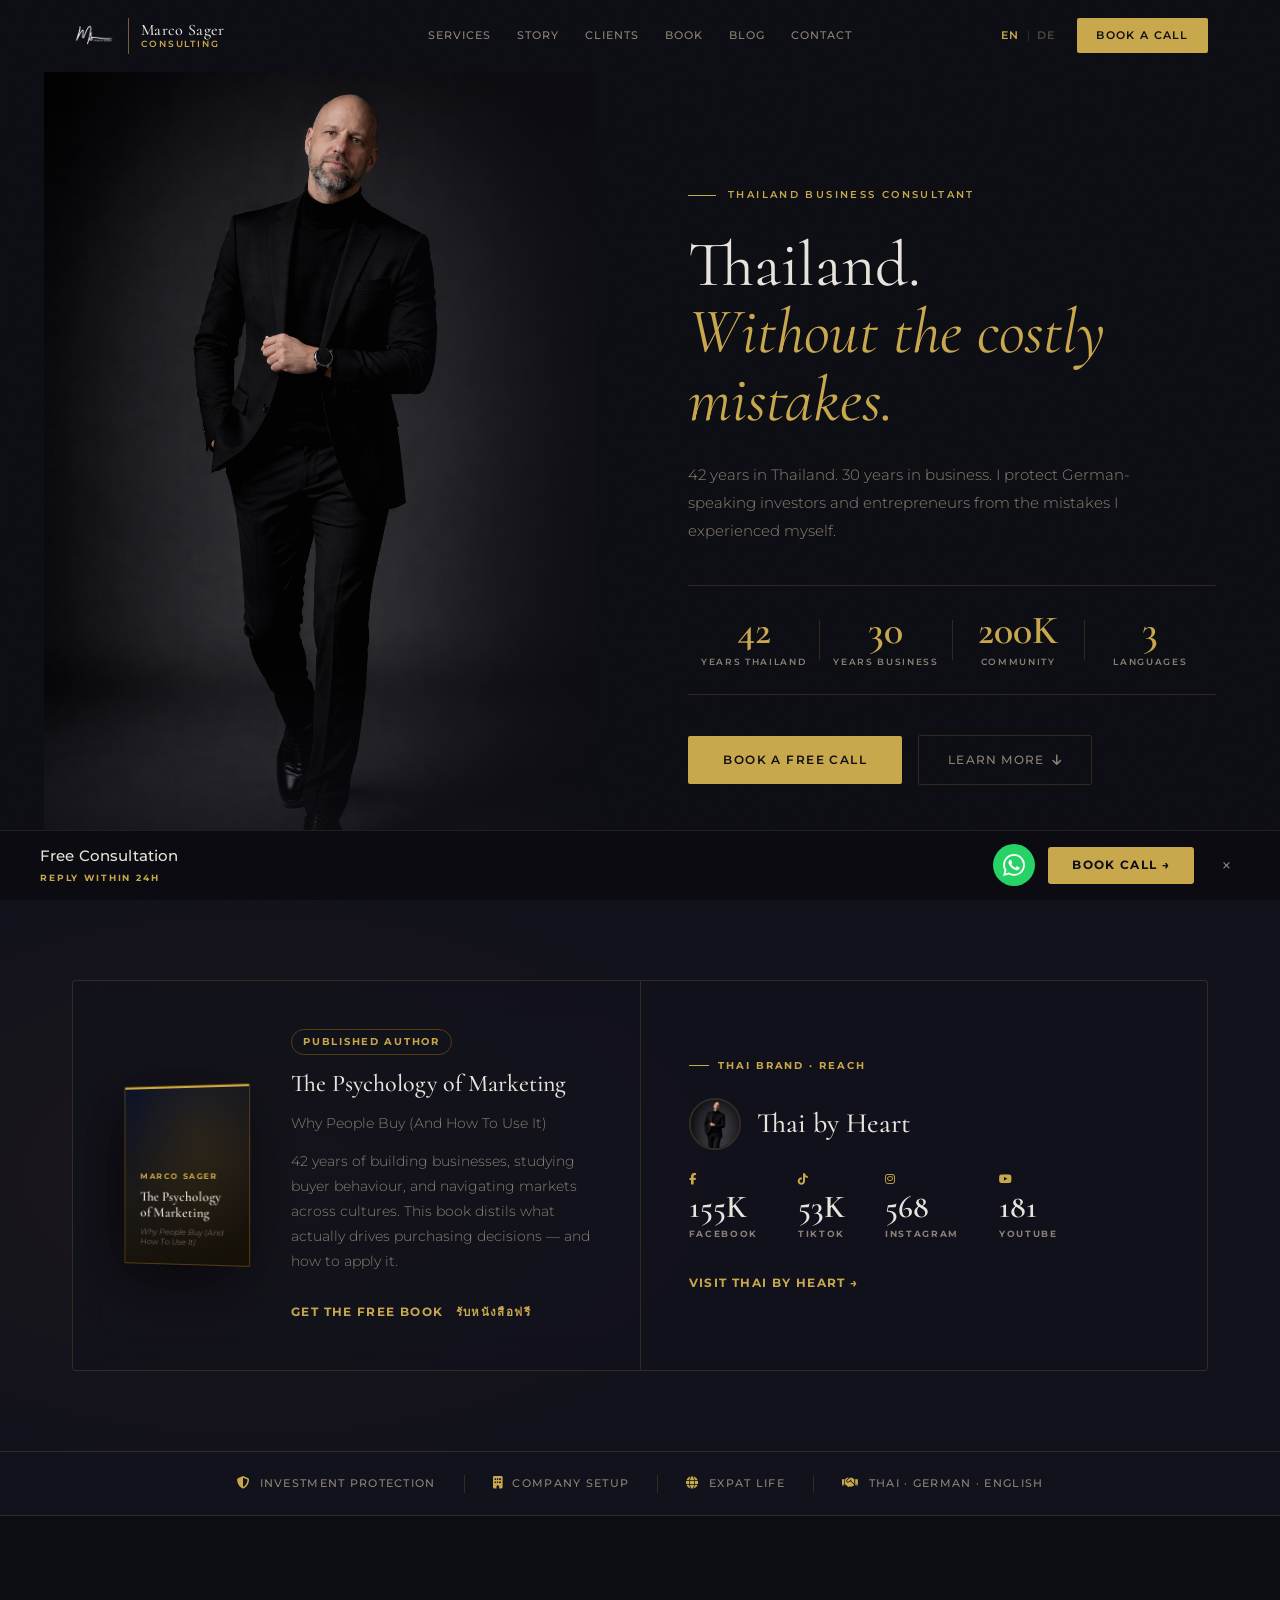
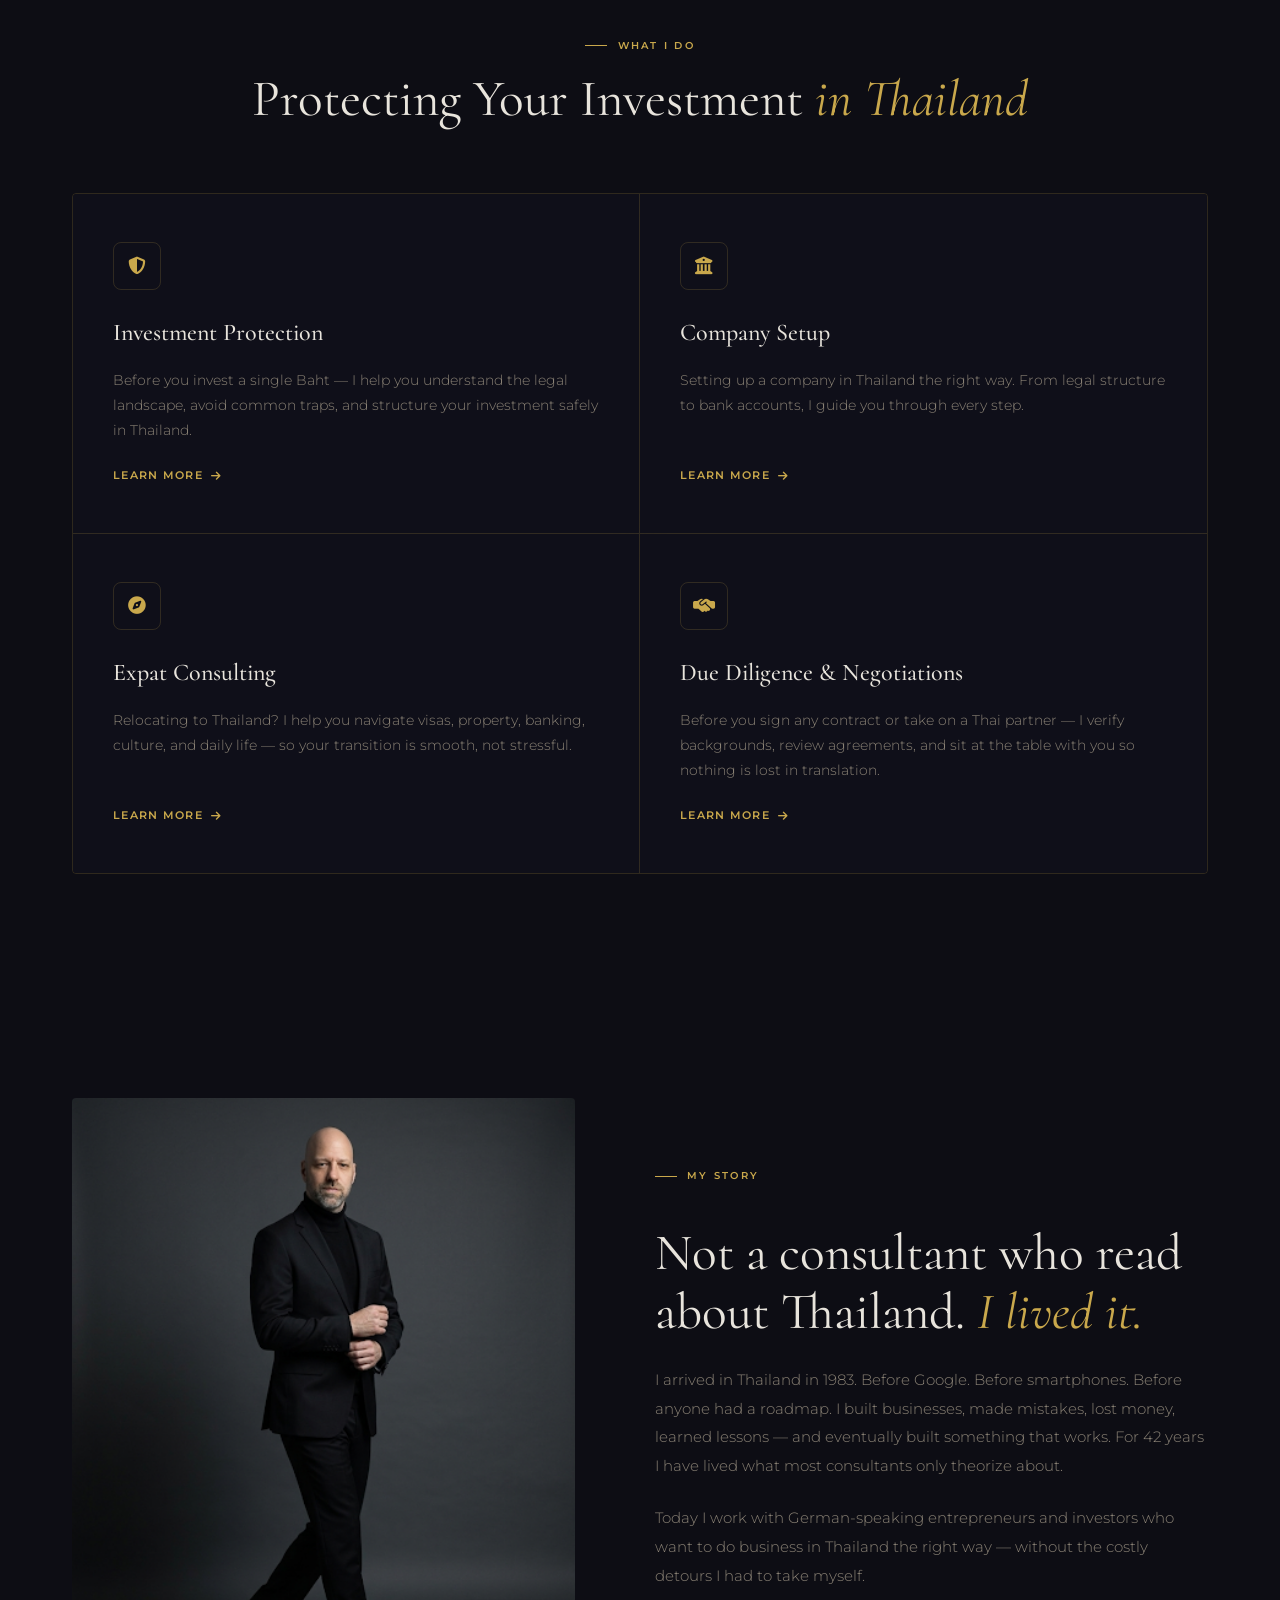
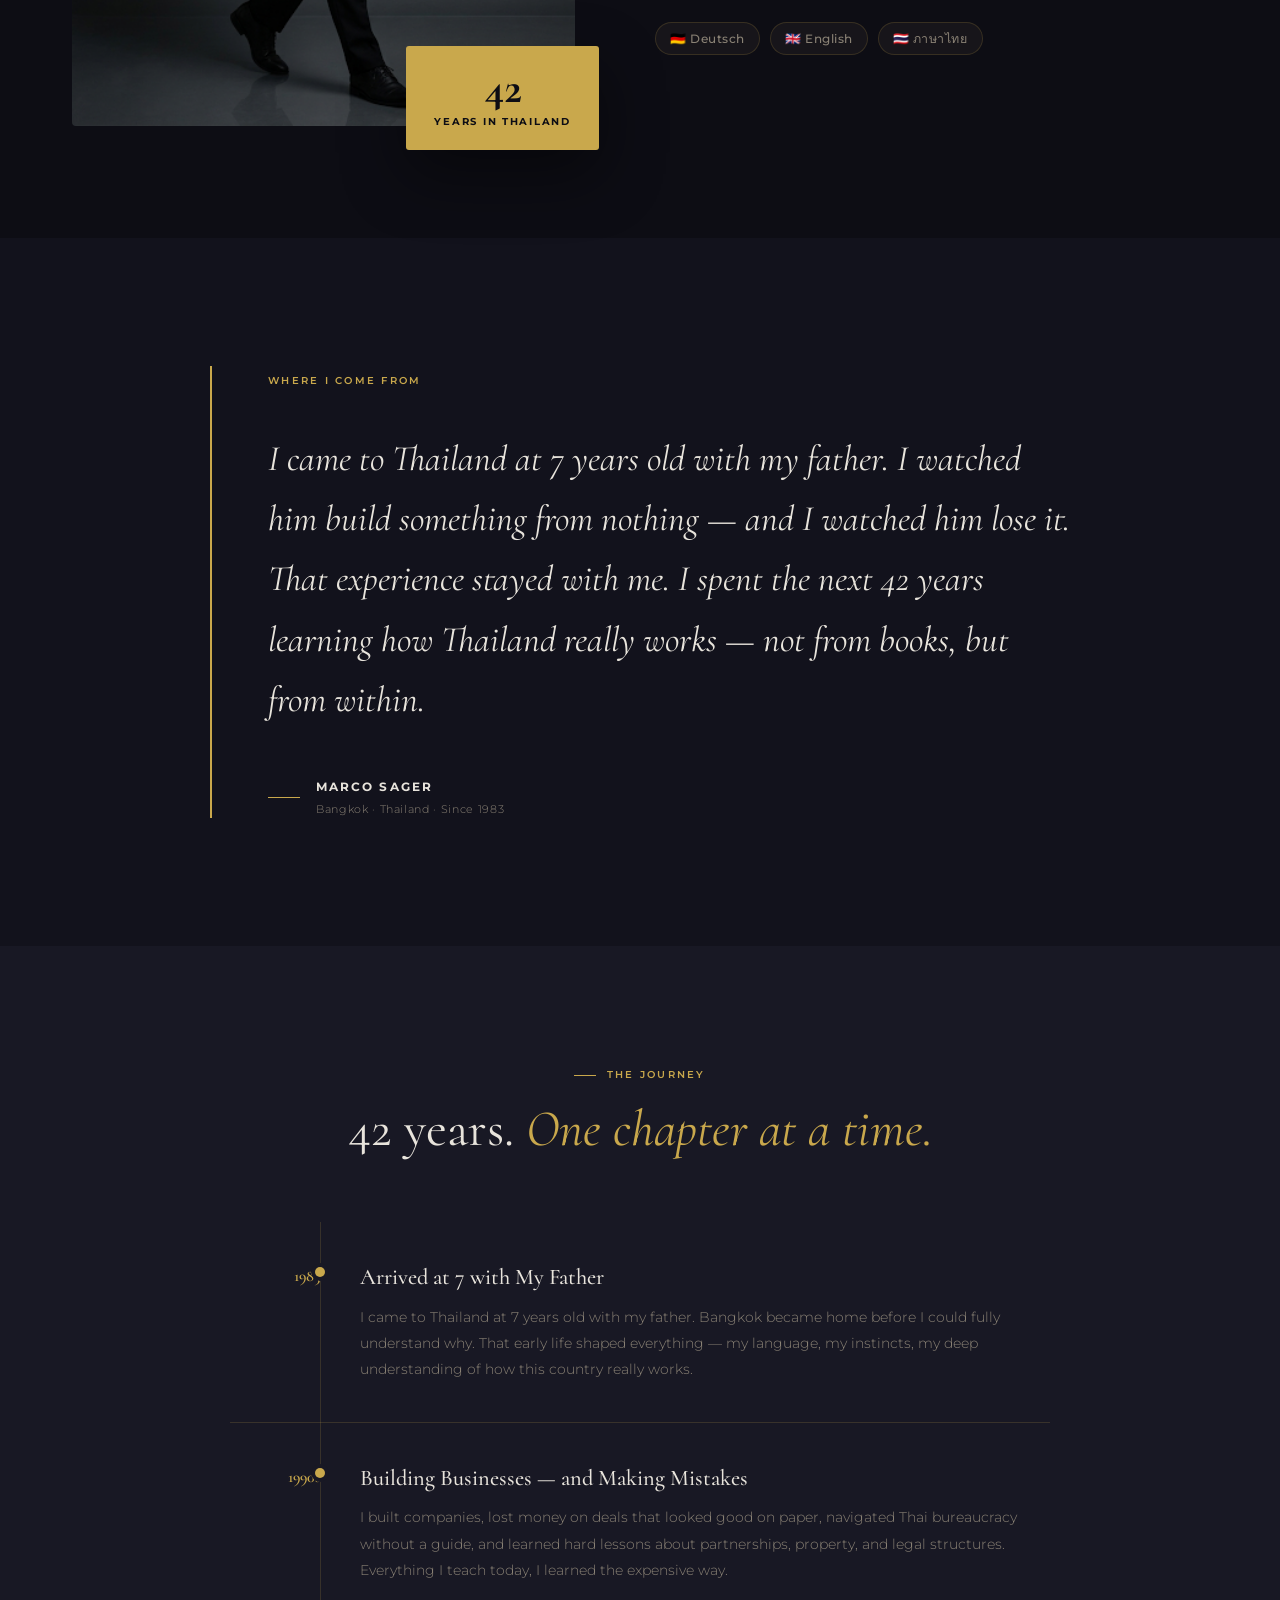
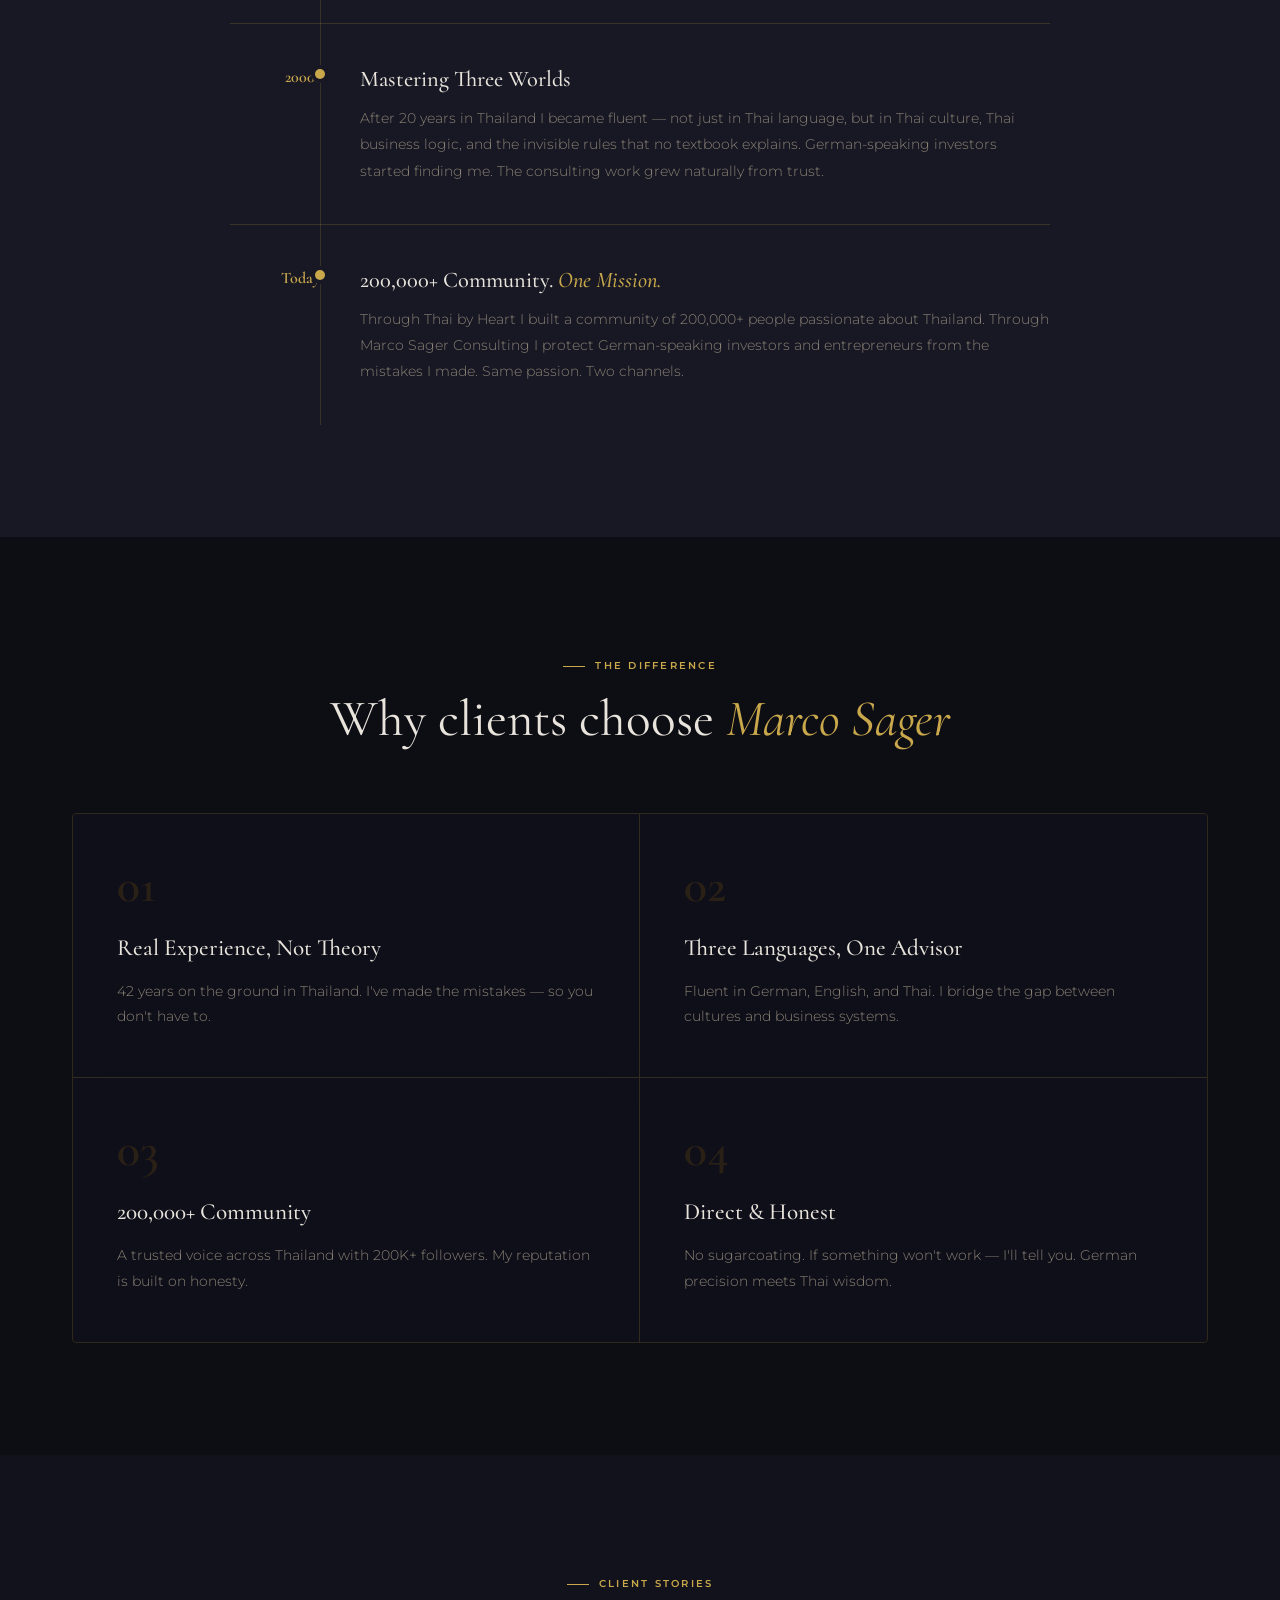
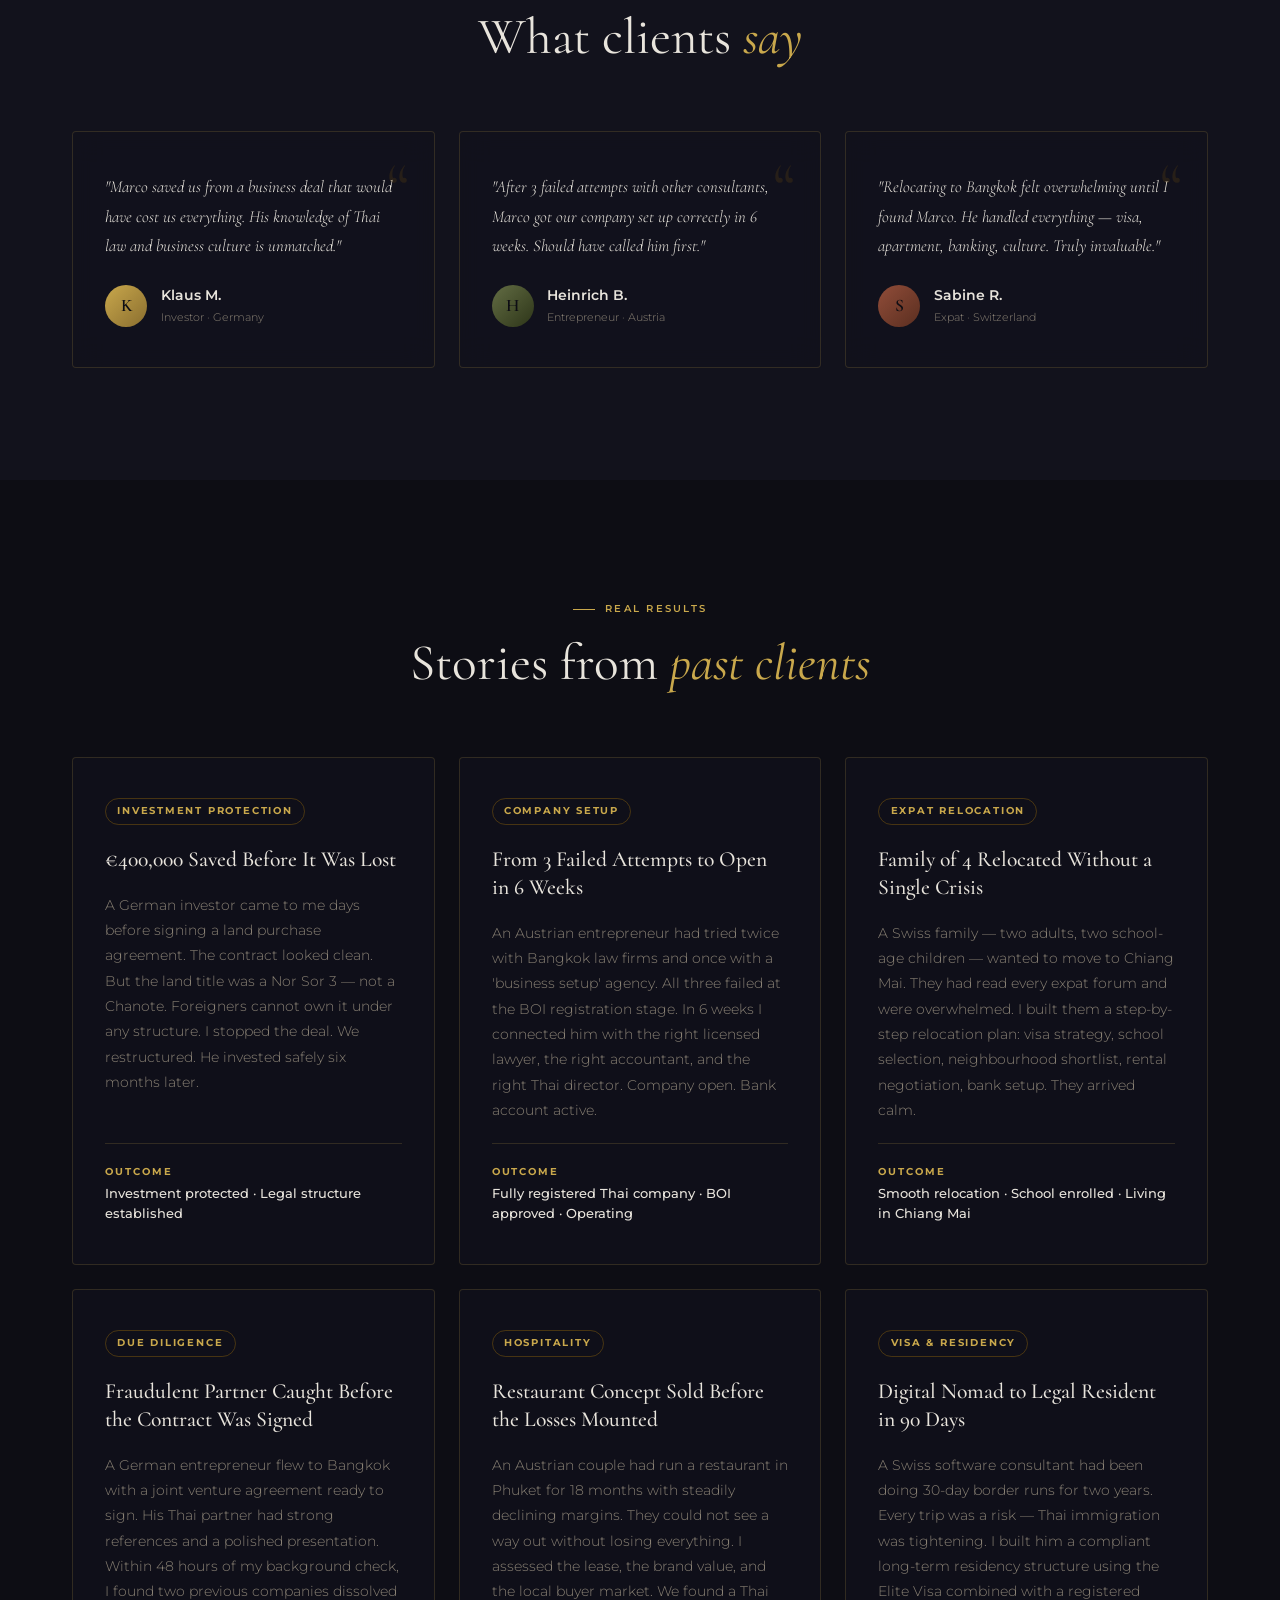
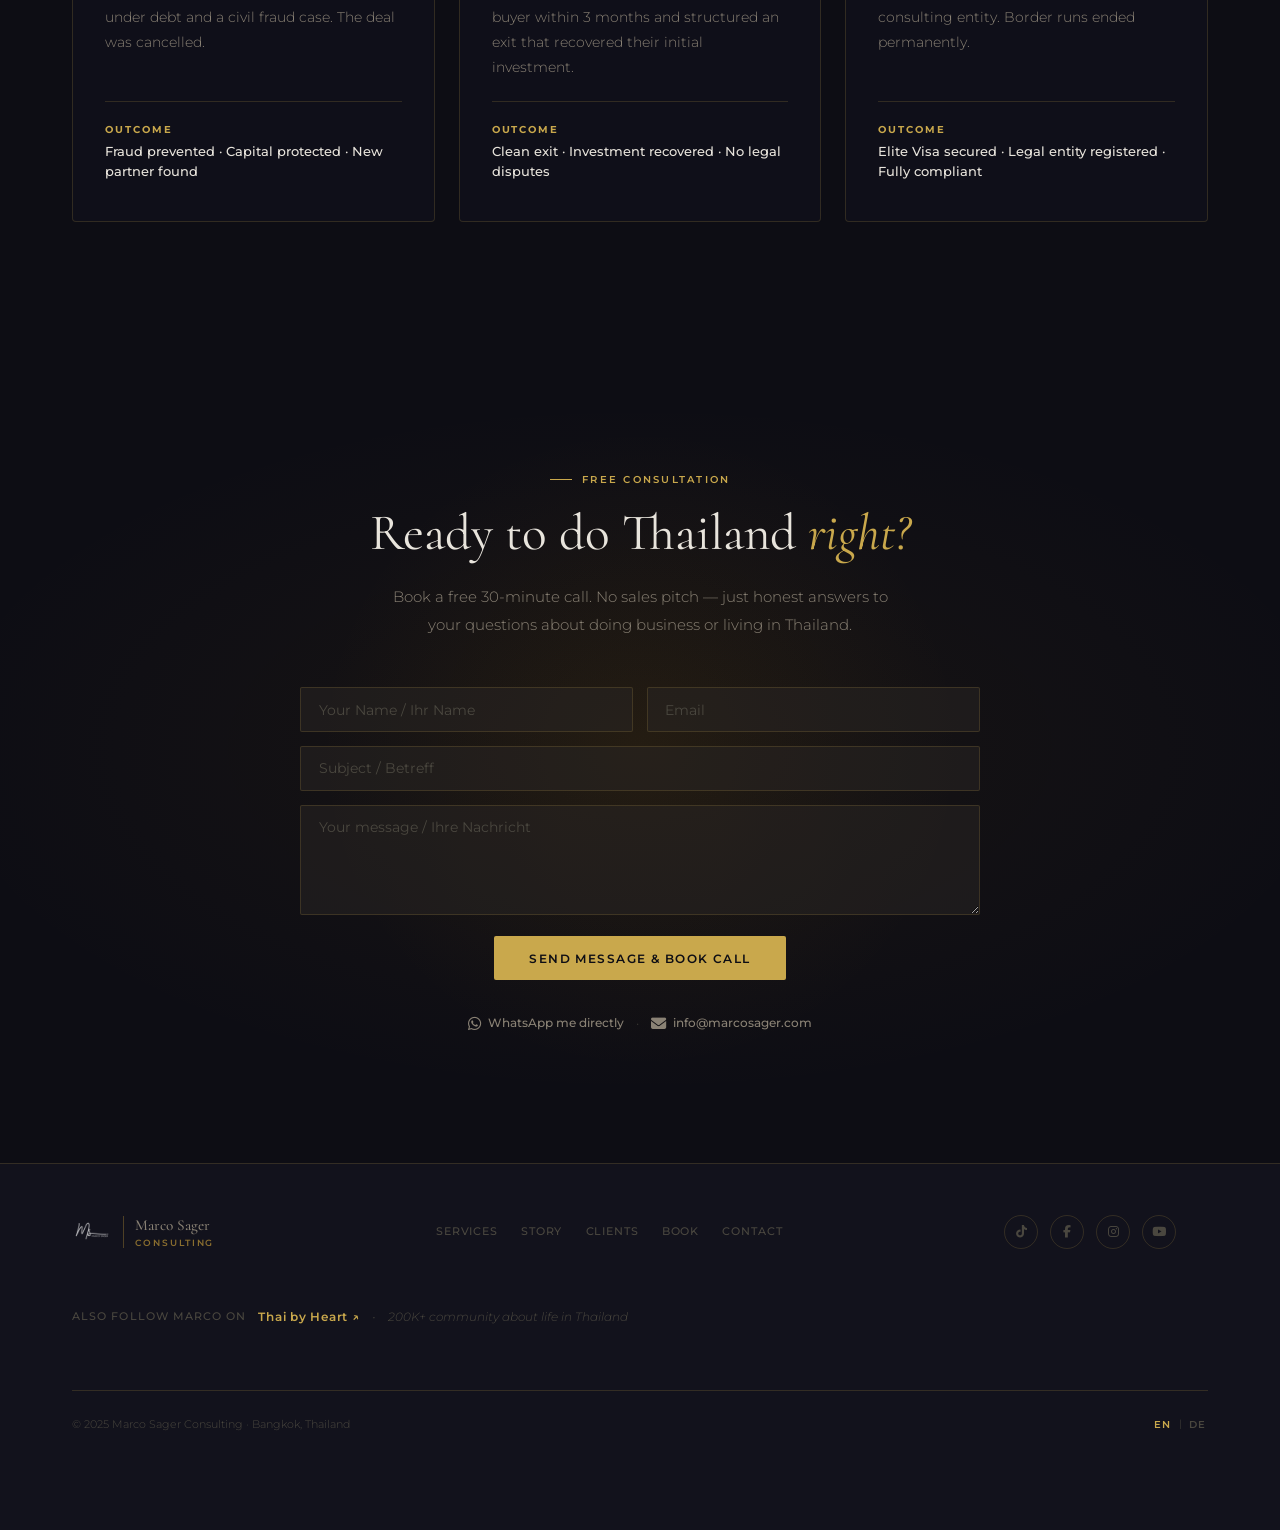
==== commit 6199324e: "Update Thai book button to bookth.marcosager.com Co-Authored-By: Claude Sonnet 4.6 <noreply@anthropi" ====
--- a/index.html
+++ b/index.html
@@ -211,7 +211,10 @@
                     <h2 class="book-title">The Psychology of Marketing</h2>
                     <p class="book-subtitle" data-en="Why People Buy (And How To Use It)" data-de="Warum Menschen kaufen (und wie man es nutzt)">Why People Buy (And How To Use It)</p>
                     <p class="book-text" data-en="42 years of building businesses, studying buyer behaviour, and navigating markets across cultures. This book distils what actually drives purchasing decisions — and how to apply it." data-de="42 Jahre Unternehmen aufbauen, Käuferverhalten studieren und Märkte über Kulturen hinweg navigieren. Dieses Buch destilliert, was Kaufentscheidungen wirklich antreibt — und wie man es anwendet.">42 years of building businesses, studying buyer behaviour, and navigating markets across cultures. This book distils what actually drives purchasing decisions — and how to apply it.</p>
-                    <a href="#contact" class="book-cta" data-en="View Book →" data-de="Buch ansehen →">View Book →</a>
+                    <div style="display:flex;gap:12px;flex-wrap:wrap;margin-top:8px;">
+                      <a href="https://book.marcosager.com" target="_blank" rel="noopener" class="book-cta" data-en="Get the Free Book" data-de="Kostenloses Buch holen">Get the Free Book</a>
+                      <a href="https://bookth.marcosager.com" target="_blank" rel="noopener" class="book-cta">รับหนังสือฟรี</a>
+                    </div>
                 </div>
             </div>
 
@@ -661,5 +664,6 @@
 } catch(e) {}
 </script>
 <script src="js/main.js?v=5"></script>
+<script src="https://links.dreamkeymedia.net/js/form_embed.js"></script>
 </body>
 </html>
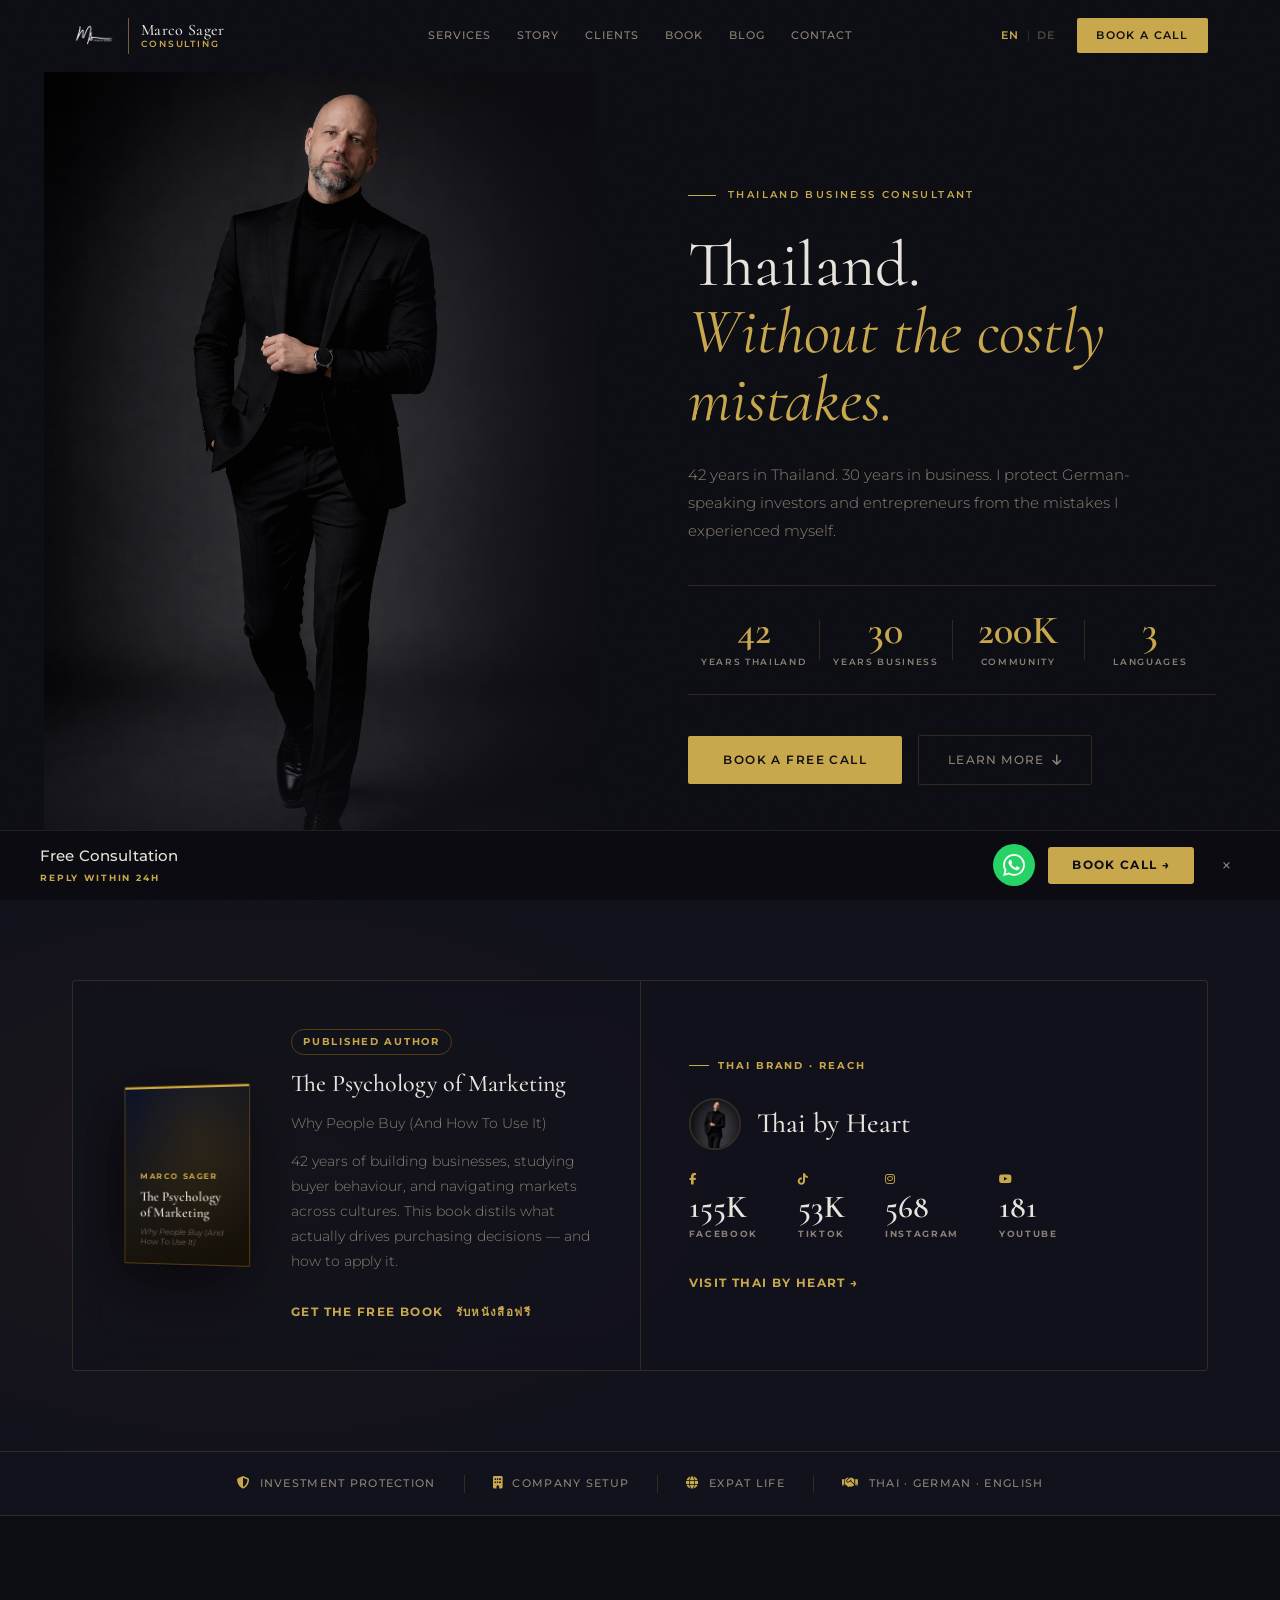
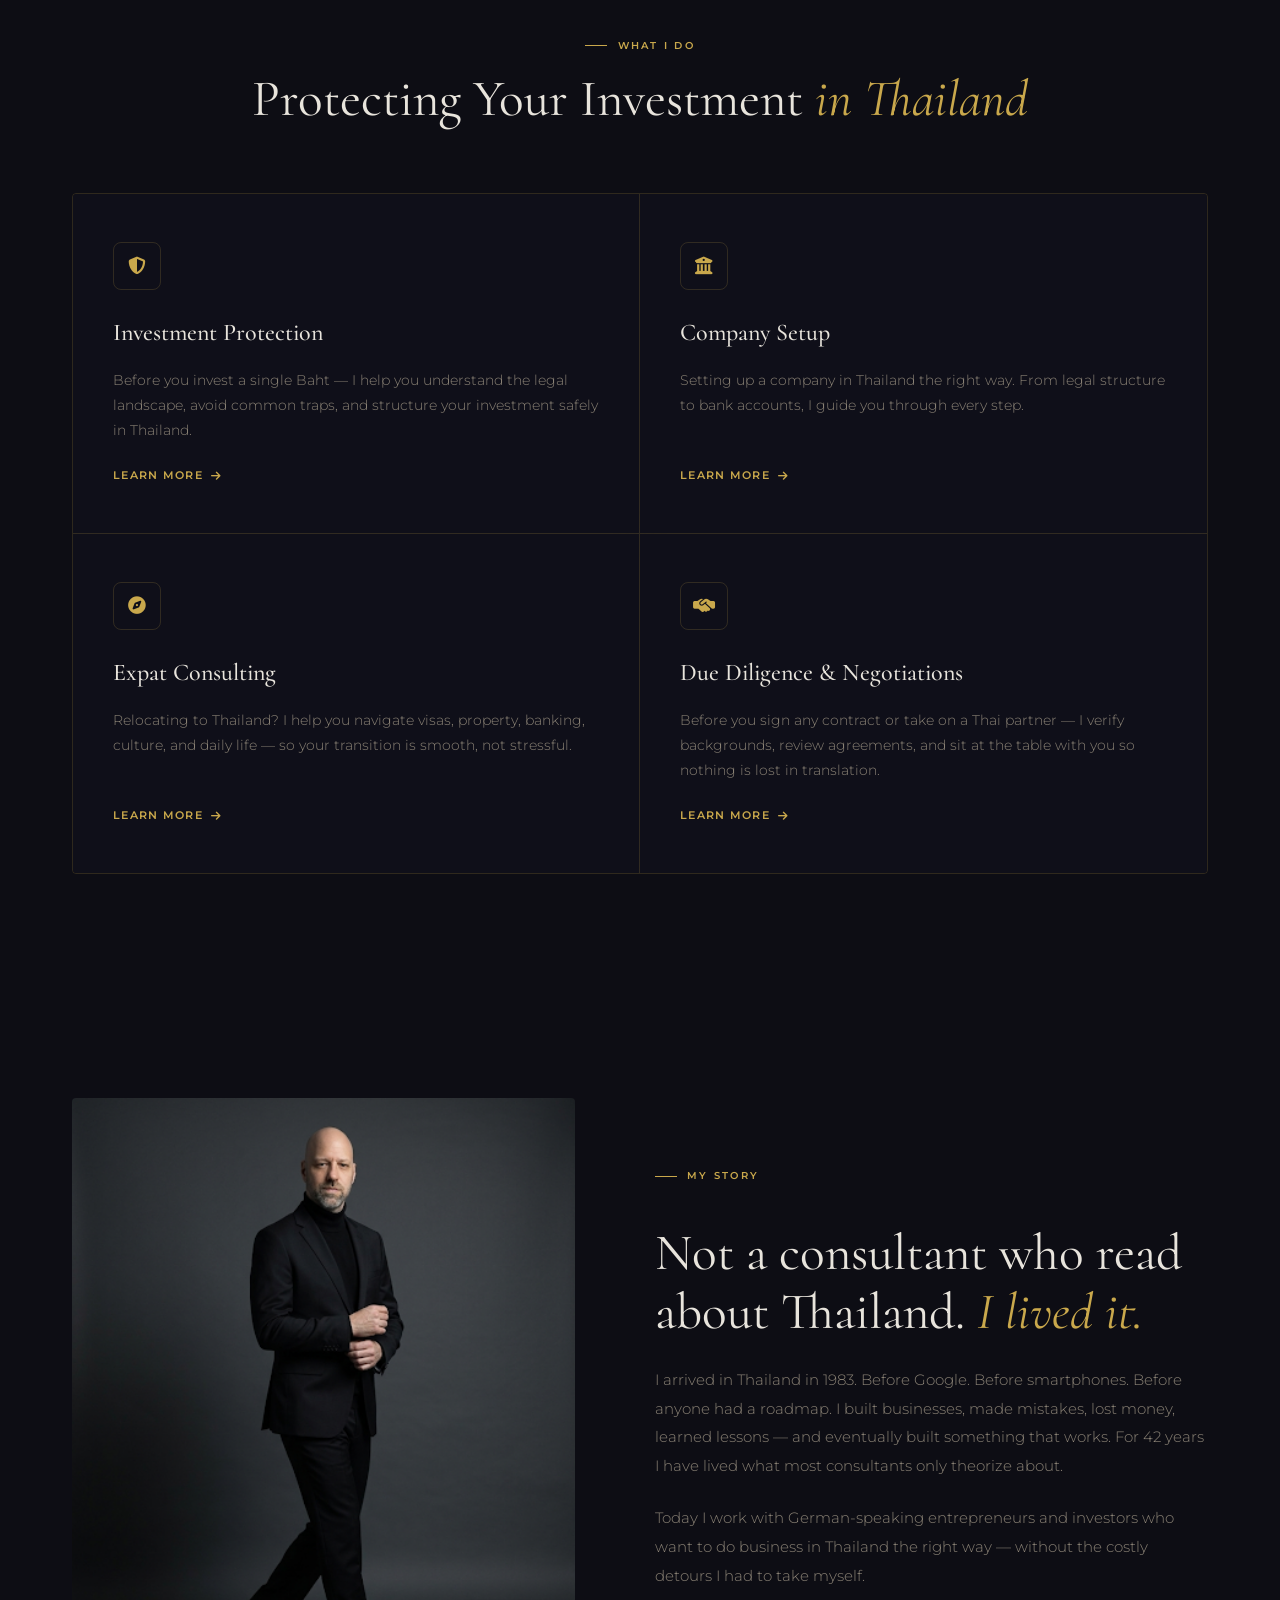
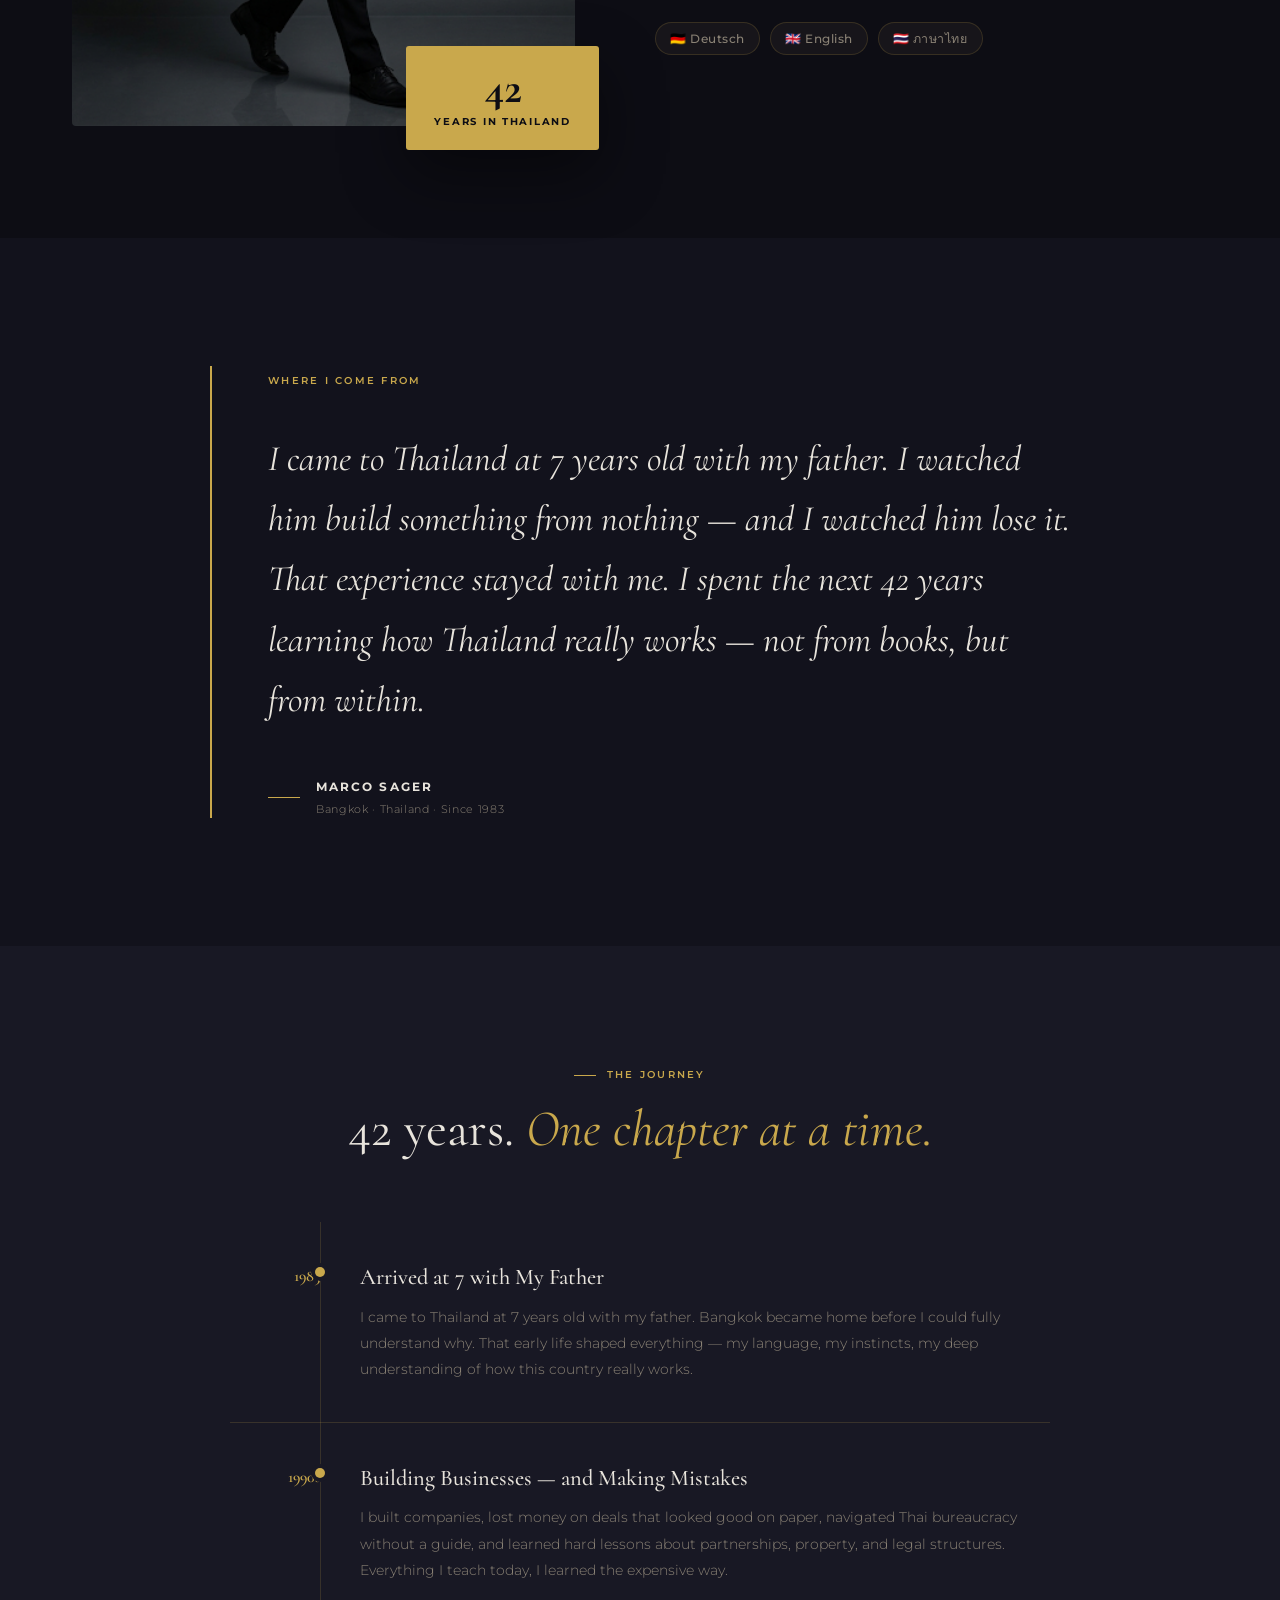
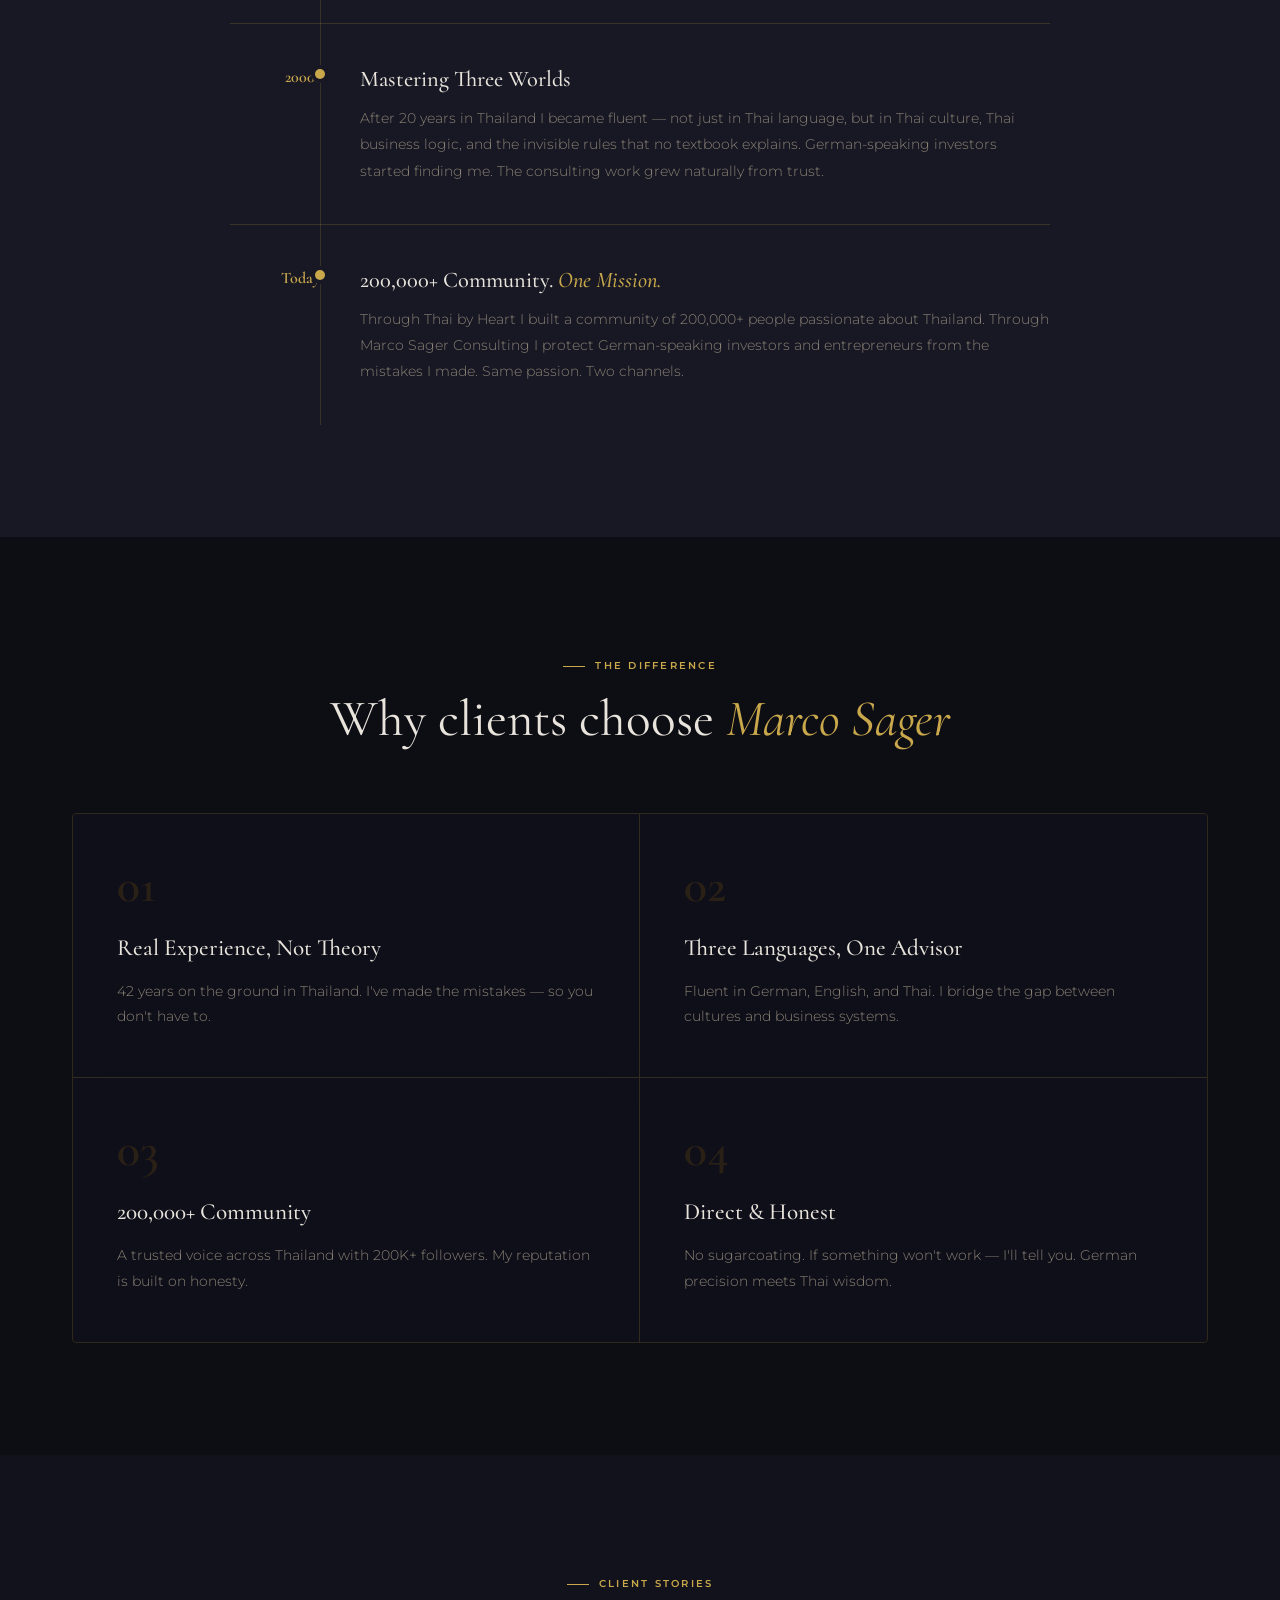
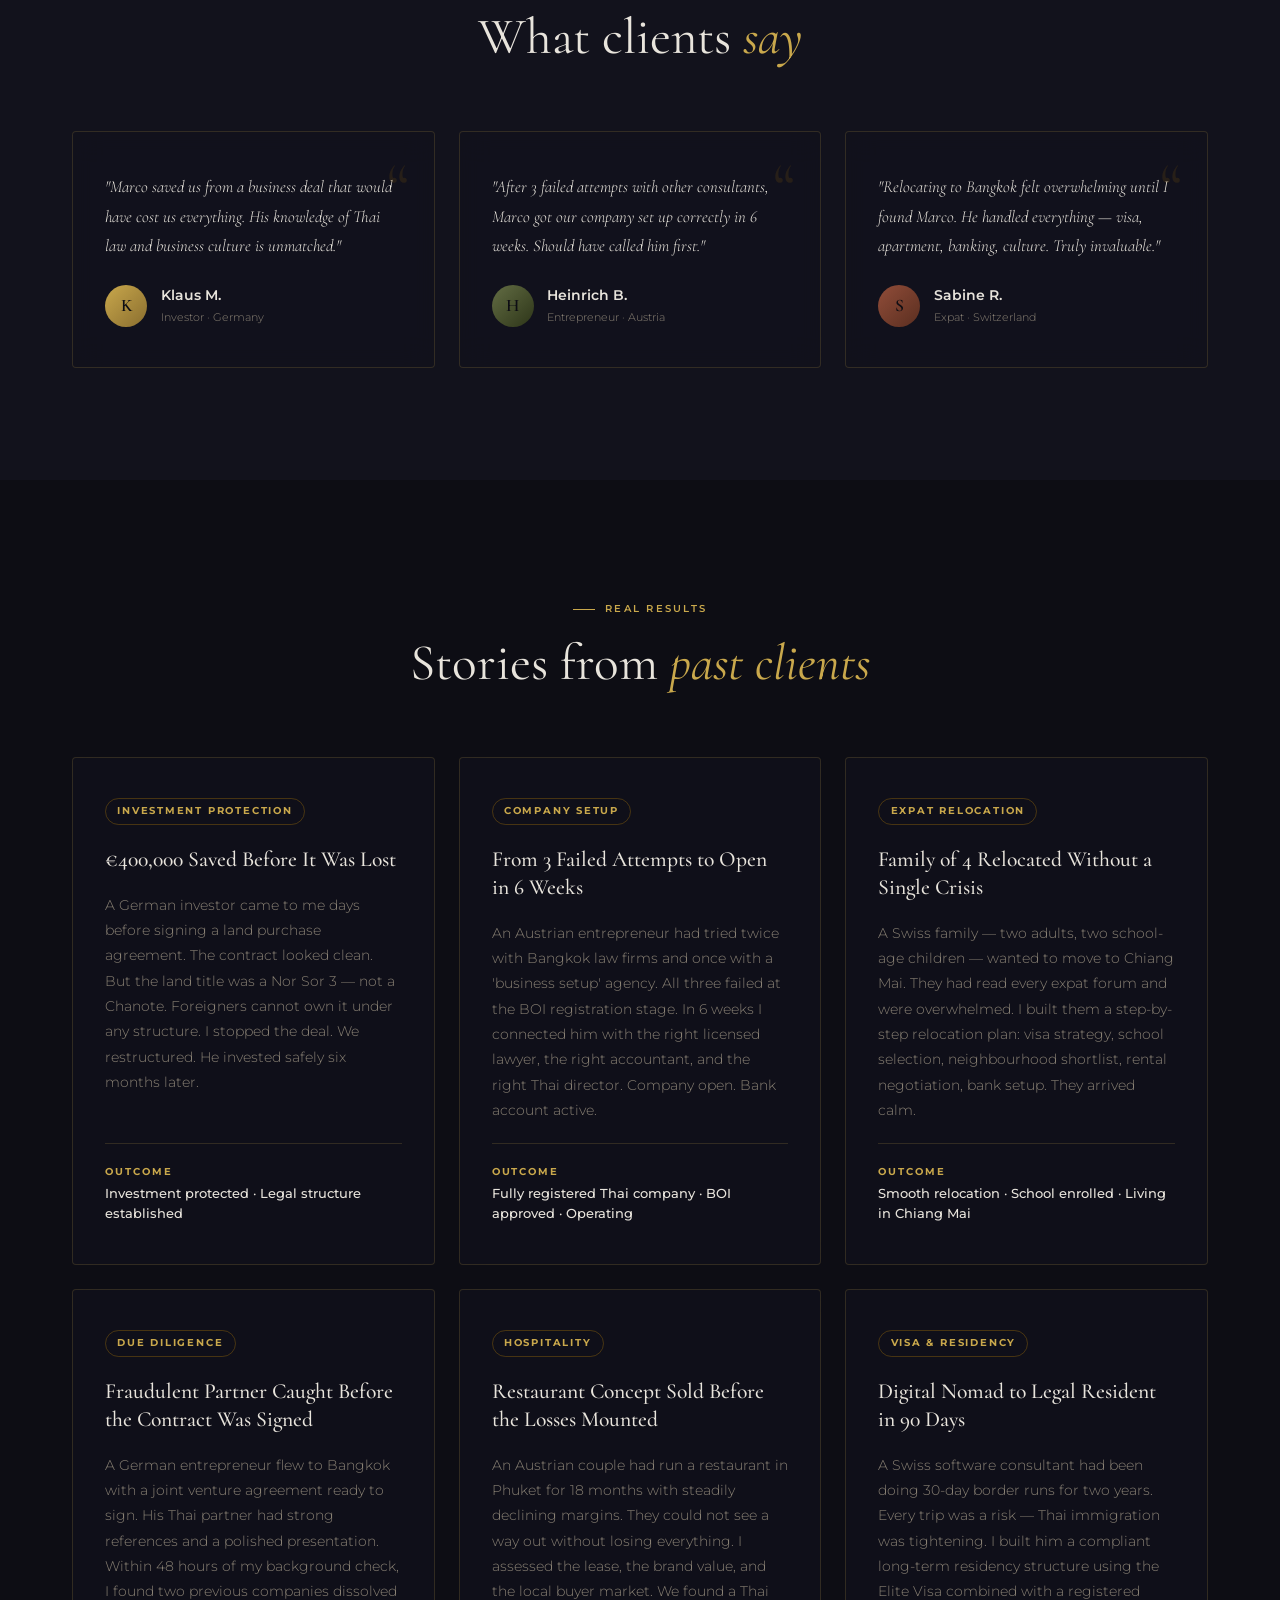
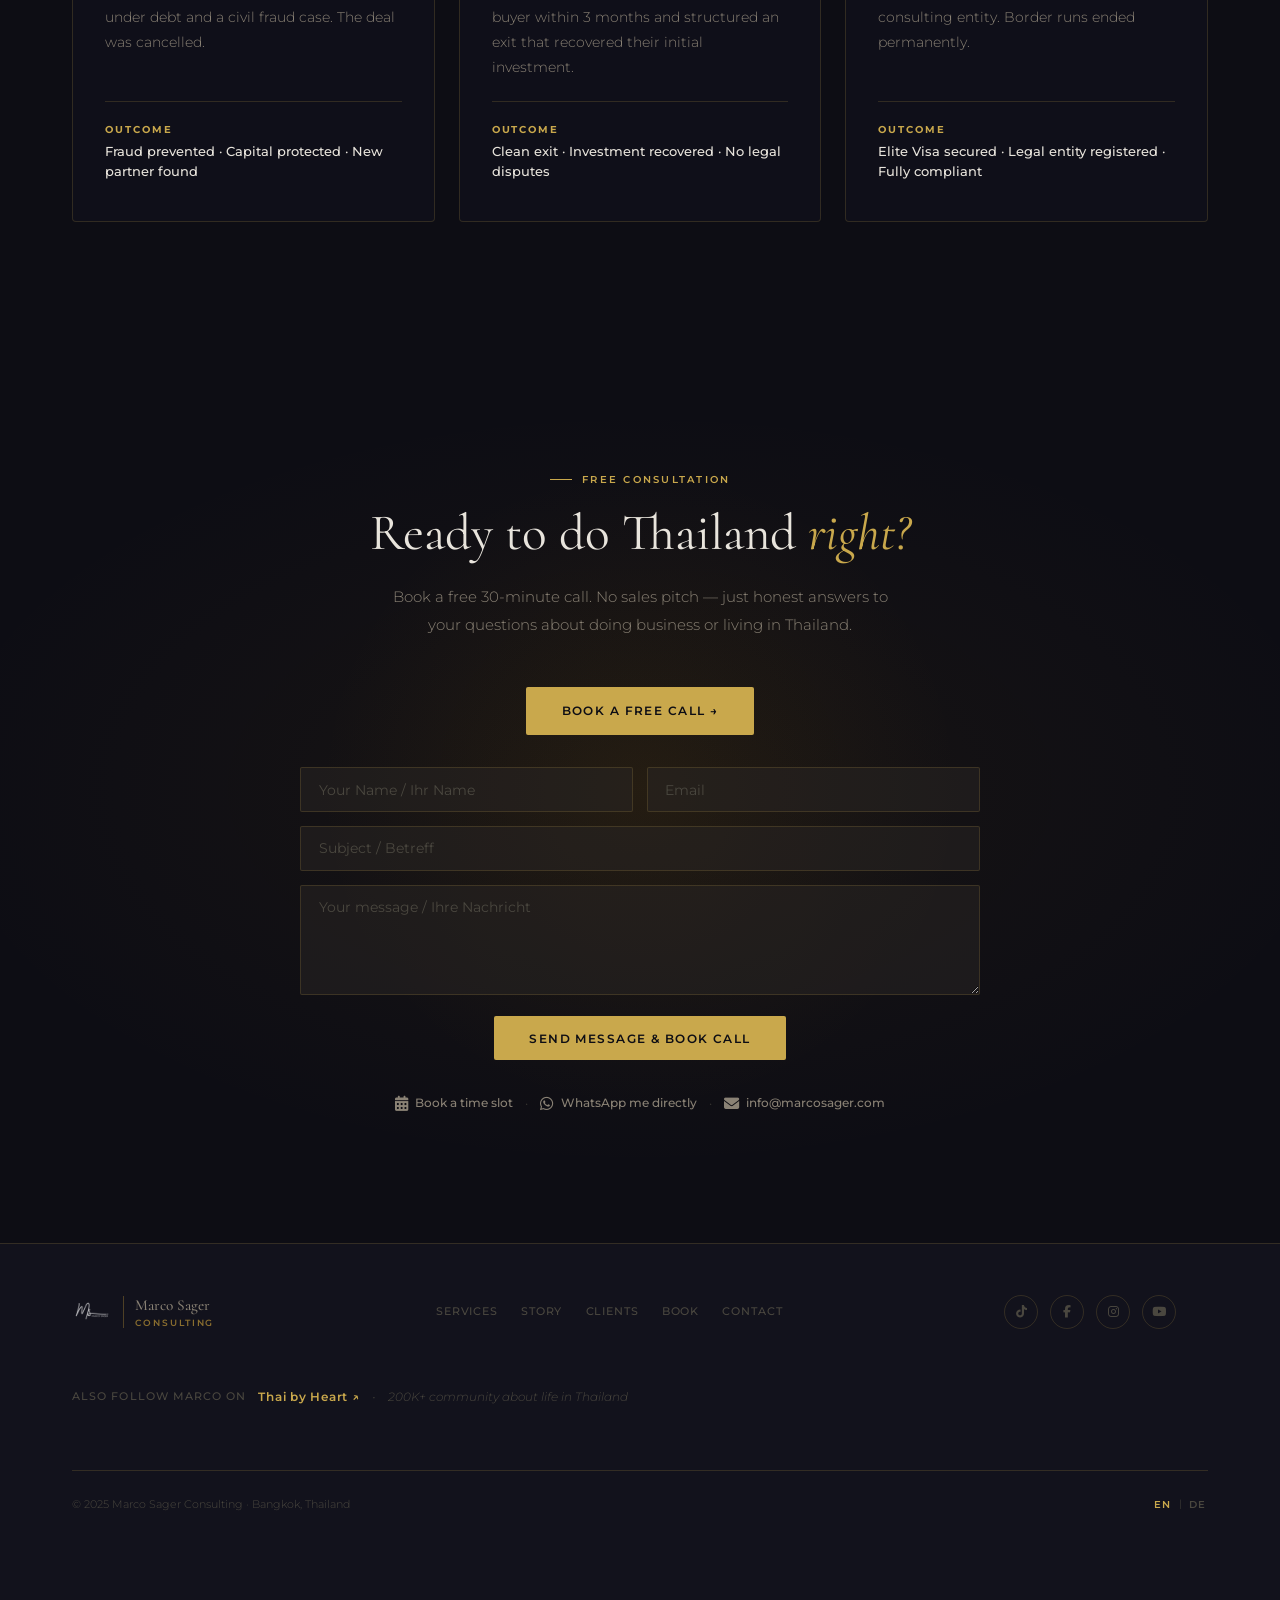
==== commit 7b9e284c: "Link all booking buttons to Calendly Nav, hero, sticky bar, and form submit all now open https://cal" ====
--- a/index.html
+++ b/index.html
@@ -89,7 +89,7 @@
         <a href="https://wa.me/66970752722" class="wa-bar-icon" target="_blank" rel="noopener" aria-label="WhatsApp">
             <svg viewBox="0 0 24 24" fill="currentColor" width="22" height="22"><path d="M17.472 14.382c-.297-.149-1.758-.867-2.03-.967-.273-.099-.471-.148-.67.15-.197.297-.767.966-.94 1.164-.173.199-.347.223-.644.075-.297-.15-1.255-.463-2.39-1.475-.883-.788-1.48-1.761-1.653-2.059-.173-.297-.018-.458.13-.606.134-.133.298-.347.446-.52.149-.174.198-.298.298-.497.099-.198.05-.371-.025-.52-.075-.149-.669-1.612-.916-2.207-.242-.579-.487-.5-.669-.51-.173-.008-.371-.01-.57-.01-.198 0-.52.074-.792.372-.272.297-1.04 1.016-1.04 2.479 0 1.462 1.065 2.875 1.213 3.074.149.198 2.096 3.2 5.077 4.487.709.306 1.262.489 1.694.625.712.227 1.36.195 1.871.118.571-.085 1.758-.719 2.006-1.413.248-.694.248-1.289.173-1.413-.074-.124-.272-.198-.57-.347m-5.421 7.403h-.004a9.87 9.87 0 01-5.031-1.378l-.361-.214-3.741.982.998-3.648-.235-.374a9.86 9.86 0 01-1.51-5.26c.001-5.45 4.436-9.884 9.888-9.884 2.64 0 5.122 1.03 6.988 2.898a9.825 9.825 0 012.893 6.994c-.003 5.45-4.437 9.884-9.885 9.884m8.413-18.297A11.815 11.815 0 0012.05 0C5.495 0 .16 5.335.157 11.892c0 2.096.547 4.142 1.588 5.945L.057 24l6.305-1.654a11.882 11.882 0 005.683 1.448h.005c6.554 0 11.89-5.335 11.893-11.893a11.821 11.821 0 00-3.48-8.413z"/></svg>
         </a>
-        <a href="#contact" class="wa-bar-book" data-en="BOOK CALL →" data-de="BUCHEN →">BOOK CALL →</a>
+        <a href="https://calendly.com/dreamkeymedia/new-meeting-1" class="wa-bar-book" target="_blank" rel="noopener noreferrer" data-en="BOOK CALL →" data-de="BUCHEN →">BOOK CALL →</a>
         <button class="wa-bar-close" id="waBarClose" aria-label="Close">×</button>
     </div>
 </div>
@@ -121,7 +121,7 @@
                 <span class="lang-sep">|</span>
                 <button class="lang-btn" data-lang-switch="de" onclick="setLang('de')">DE</button>
             </div>
-            <a href="#contact" class="btn-book" data-en="Book a Call" data-de="Gespräch buchen">Book a Call</a>
+            <a href="https://calendly.com/dreamkeymedia/new-meeting-1" class="btn-book" target="_blank" rel="noopener noreferrer" data-en="Book a Call" data-de="Gespräch buchen">Book a Call</a>
         </div>
 
         <button class="hamburger" id="hamburger" aria-label="Open menu" aria-expanded="false">
@@ -180,7 +180,7 @@
             </div>
 
             <div class="hero-buttons">
-                <a href="#contact" class="btn-primary" data-en="Book a Free Call" data-de="Kostenloses Gespräch">Book a Free Call</a>
+                <a href="https://calendly.com/dreamkeymedia/new-meeting-1" class="btn-primary" target="_blank" rel="noopener noreferrer" data-en="Book a Free Call" data-de="Kostenloses Gespräch">Book a Free Call</a>
                 <a href="#about" class="btn-outline" data-en='Learn More <i class="fas fa-arrow-down"></i>' data-de='Mehr erfahren <i class="fas fa-arrow-down"></i>'>Learn More <i class="fas fa-arrow-down"></i></a>
             </div>
         </div>
@@ -573,6 +573,8 @@
             <h2 class="booking-headline" data-en="Ready to do Thailand <em>right?</em>" data-de="Bereit, Thailand richtig zu machen?">Ready to do Thailand <em>right?</em></h2>
             <p class="booking-sub" data-en="Book a free 30-minute call. No sales pitch — just honest answers to your questions about doing business or living in Thailand." data-de="Buchen Sie ein kostenloses 30-Minuten-Gespräch. Kein Verkaufsgespräch — nur ehrliche Antworten auf Ihre Fragen zu Geschäften oder Leben in Thailand.">Book a free 30-minute call. No sales pitch — just honest answers to your questions about doing business or living in Thailand.</p>
 
+            <a href="https://calendly.com/dreamkeymedia/new-meeting-1" target="_blank" rel="noopener noreferrer" class="btn-primary" style="display:inline-block;margin-bottom:2rem;" data-en="Book a Free Call →" data-de="Kostenloses Gespräch buchen →">Book a Free Call →</a>
+
             <form class="contact-form" id="contactForm">
                 <div class="form-row">
                     <input type="text" placeholder="Your Name / Ihr Name" class="form-input" required>
@@ -584,6 +586,11 @@
             </form>
 
             <div class="booking-alts">
+                <a href="https://calendly.com/dreamkeymedia/new-meeting-1" class="alt-link" target="_blank" rel="noopener noreferrer">
+                    <i class="fas fa-calendar-alt"></i>
+                    <span data-en="Book a time slot" data-de="Termin buchen">Book a time slot</span>
+                </a>
+                <span class="alt-sep">·</span>
                 <a href="https://wa.me/66970752722" class="alt-link" target="_blank" rel="noopener">
                     <i class="fab fa-whatsapp"></i>
                     <span data-en="WhatsApp me directly" data-de="WhatsApp mich direkt">WhatsApp me directly</span>
